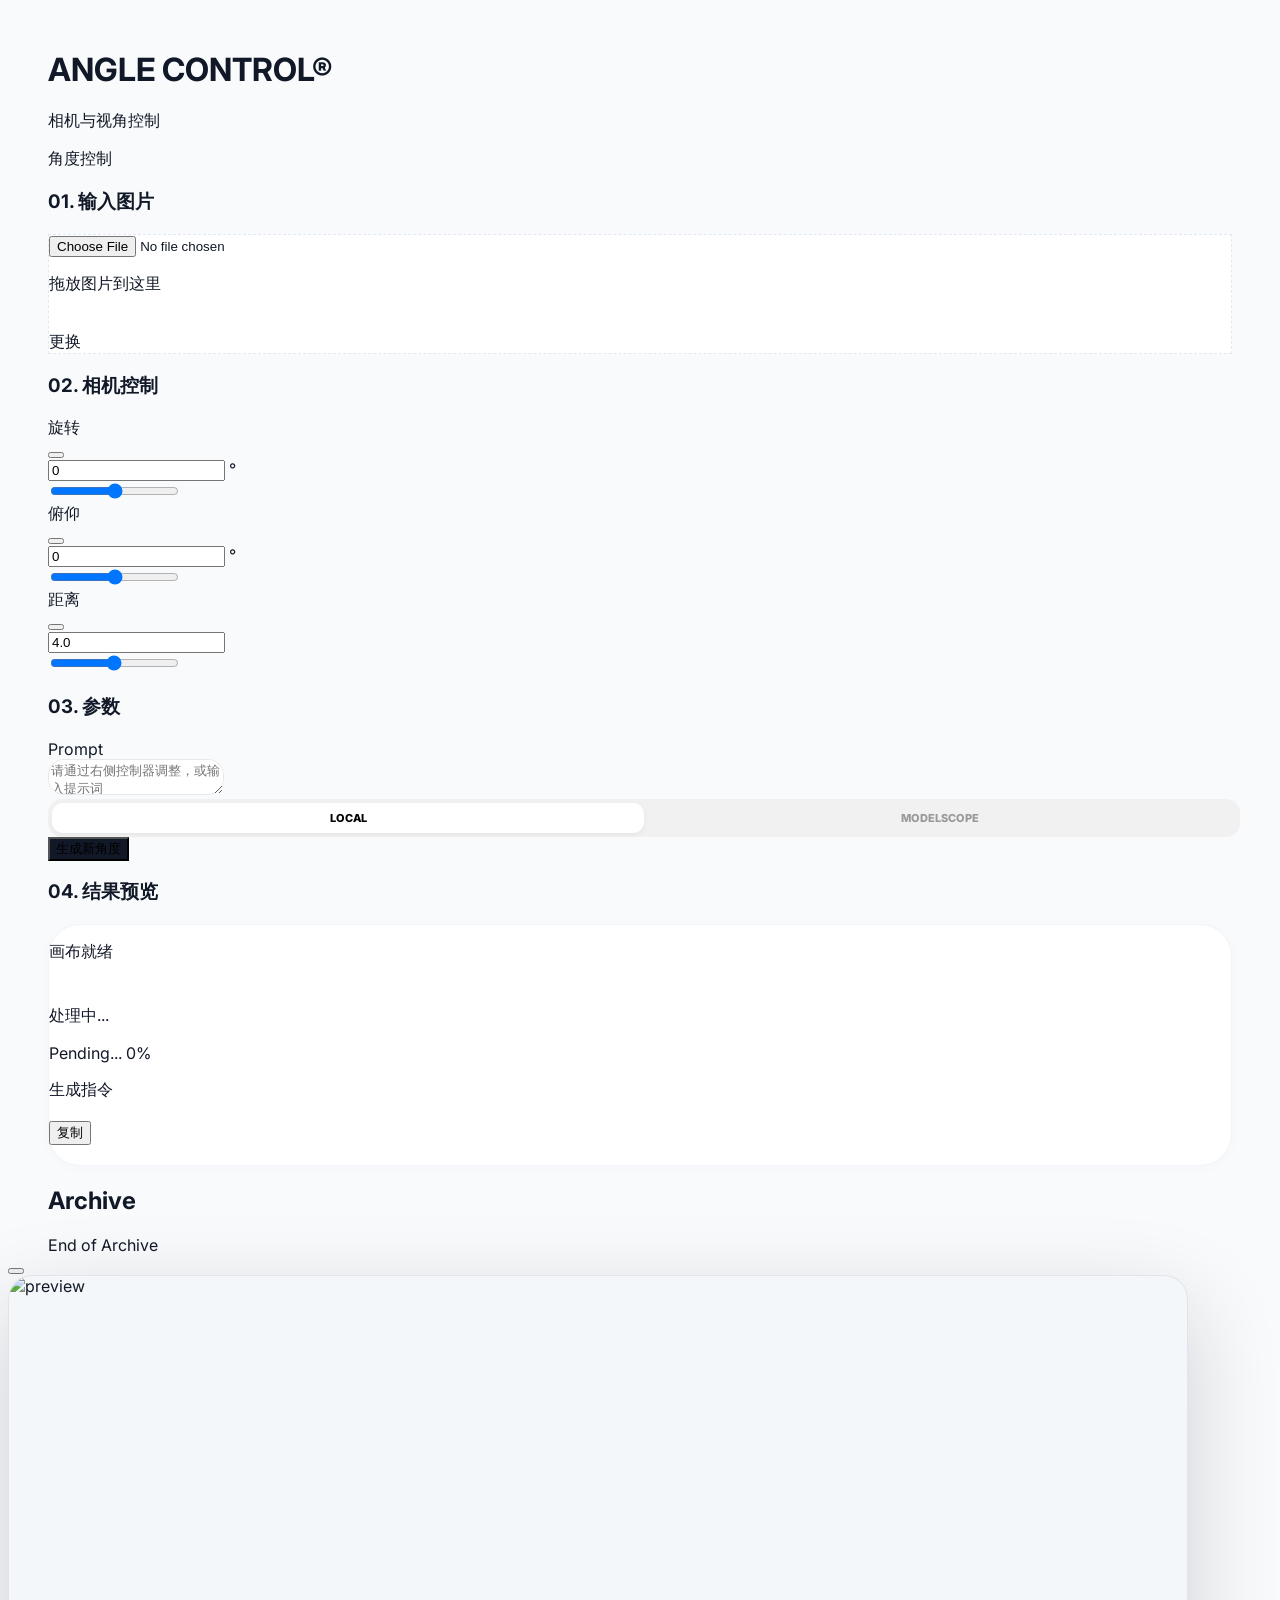
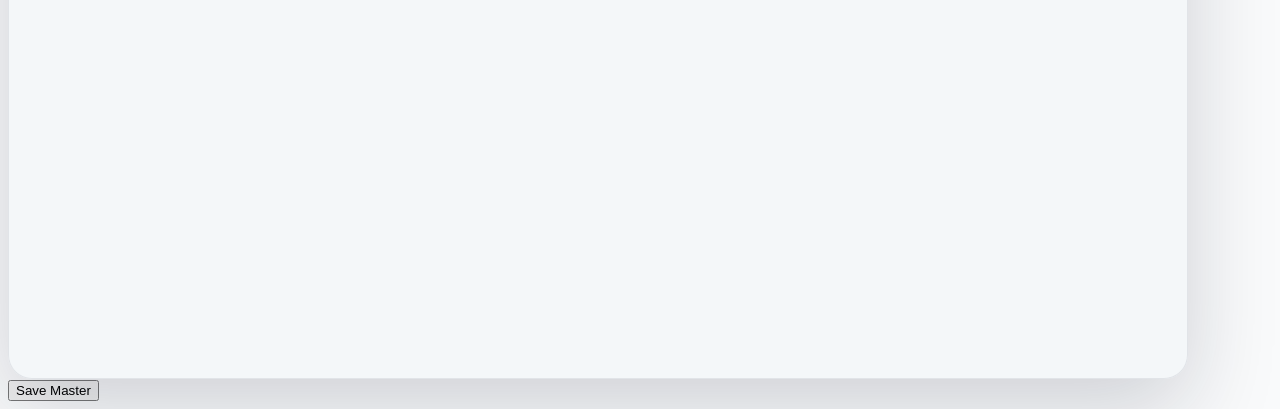
==== static/angle.html @ 957525f8 "Add files via upload" ====
<!DOCTYPE html>
<html lang="zh-CN">

<head>
    <meta charset="UTF-8">
    <meta name="viewport" content="width=device-width, initial-scale=1.0">
    <link rel="icon" href="/static/logo.png" type="image/png">
    <title>Angle Control | 视角重塑</title>
    <script>
        (function(){
            try {
                var theme = localStorage.getItem('studio_theme') || localStorage.getItem('canvas_theme') || 'light';
                if(theme === 'dark') {
                    document.documentElement.classList.add('studio-theme-dark');
                    document.documentElement.classList.add('theme-dark');
                }
            } catch(e) {}
        })();
    </script>
    <script src="https://cdn.tailwindcss.com"></script>
    <script src="https://unpkg.com/lucide@latest"></script>
    <script src="/static/theme.js?v=20260516-theme-sync"></script>
    <script src="/static/i18n.js?v=20260512-pages2"></script>
    <script src="/static/image-preview.js?v=20260516"></script>
    <script src="/static/history-bulk-manager.js?v=20260517"></script>
    <script type="importmap">
        {
            "imports": {
                "three": "https://unpkg.com/three@0.160.0/build/three.module.js"
            }
        }
    </script>
    <style>
        @import url('https://fonts.googleapis.com/css2?family=Inter:wght@300;400;600;800&family=JetBrains+Mono:wght@400;700&display=swap');

        :root {
            --accent: #111827;
            --bg: #f9fafb;
            --card: #ffffff;
            --easing: cubic-bezier(0.4, 0, 0.2, 1);
        }

        /* --- 极简悬浮浅灰滚动条 (无底色/左移) --- */
        *::-webkit-scrollbar {
            width: 10px !important;
            height: 10px !important;
            background: transparent !important;
        }

        *::-webkit-scrollbar-track {
            background: transparent !important;
            border: none !important;
        }

        *::-webkit-scrollbar-thumb {
            background-color: #d8d8d8 !important;
            border: 3px solid transparent !important;
            border-right-width: 5px !important;
            /* 增加右侧间距，使滚动条向左位移 */
            background-clip: padding-box !important;
            border-radius: 10px !important;
        }

        *::-webkit-scrollbar-thumb:hover {
            background-color: #c0c0c0 !important;
        }

        *::-webkit-scrollbar-corner {
            background: transparent !important;
        }

        * {
            scrollbar-width: thin !important;
            scrollbar-color: #d8d8d8 transparent !important;
        }

        body {
            background-color: var(--bg);
            font-family: 'Inter', -apple-system, sans-serif;
            color: var(--accent);
            -webkit-font-smoothing: antialiased;
        }

        .container-box {
            max-width: 1280px;
            margin: 0 auto;
            padding: 0 40px;
            margin-top: 50px;
        }

        /* 统一组件风格 */
        .glass-btn {
            background: #111827;
            transition: all 0.3s var(--easing);
        }

        .glass-btn:hover {
            background: #000;
            transform: translateY(-1px);
            box-shadow: 0 12px 24px rgba(0, 0, 0, 0.1);
        }

        .glass-btn:active {
            transform: scale(0.98);
        }

        .upload-item {
            background: var(--card);
            border: 1px dashed #e2e8f0;
            transition: all 0.4s var(--easing);
        }

        .upload-item:hover {
            border-color: #000;
            background: #fff;
            transform: translateY(-2px);
        }

        .result-frame {
            background: #ffffff;
            border-radius: 32px;
            border: 1px solid #f1f5f9;
            box-shadow: 0 2px 15px rgba(0, 0, 0, 0.02);
        }

        .masonry-grid {
            display: grid;
            grid-template-columns: repeat(2, 1fr);
            gap: 1.25rem;
        }

        @media (min-width: 768px) {
            .masonry-grid {
                grid-template-columns: repeat(4, 1fr);
            }
        }

        .masonry-item {
            aspect-ratio: 1 / 1;
            background: #fff;
            border: 1px solid #f1f5f9;
            border-radius: 24px;
            overflow: hidden;
            transition: all 0.5s var(--easing);
            position: relative;
        }

        .masonry-item:hover {
            transform: translateY(-6px);
            box-shadow: 0 20px 40px rgba(0, 0, 0, 0.08);
        }

        .nano-input {
            background: #ffffff;
            border-radius: 16px;
            transition: all 0.3s ease;
            border: 1px solid #e5e7eb;
        }

        .nano-input:focus {
            background: #ffffff;
            box-shadow: 0 0 0 2px #000;
            border-color: transparent;
        }

        @keyframes b-loading {
            0% {
                transform: scale(1);
                background: #000;
            }

            50% {
                transform: scale(1.15);
                background: #444;
            }

            100% {
                transform: scale(1);
                background: #000;
            }
        }

        .loading-box {
            width: 10px;
            height: 10px;
            animation: b-loading 1s infinite var(--easing);
        }

        /* 复合切换组件样式 - 来自 zimage */
        .mode-switcher {
            position: relative;
            background: #f1f1f1;
            padding: 4px;
            border-radius: 14px;
            display: flex;
            width: 100%;
        }

        .mode-btn {
            position: relative;
            z-index: 10;
            flex: 1;
            padding: 8px 0;
            text-align: center;
            font-size: 11px;
            font-weight: 800;
            text-transform: uppercase;
            color: #999;
            transition: color 0.3s ease;
            cursor: pointer;
        }

        .mode-btn.active {
            color: #000;
        }

        .mode-glider {
            position: absolute;
            height: calc(100% - 8px);
            width: calc(50% - 4px);
            background: #fff;
            border-radius: 11px;
            box-shadow: 0 2px 5px rgba(0, 0, 0, 0.05);
            transition: transform 0.3s var(--easing);
            z-index: 1;
        }
    </style>
    <link rel="stylesheet" href="/static/theme.css?v=20260510-studio-pages-blue-dark10">
</head>

<body class="selection:bg-black selection:text-white">

    <div class="container-box">
        <header class="flex flex-col md:flex-row justify-between items-end mb-16 gap-6">
            <div class="space-y-1">
                <h1 class="text-4xl font-extrabold tracking-[-0.05em] flex items-center">
                    ANGLE CONTROL<span class="text-base mt-3 ml-1">®</span>
                </h1>
                <p class="text-[10px] font-bold uppercase tracking-[0.5em] text-gray-400" data-i18n="studio.cameraPerspective">Camera & Perspective Control
                </p>
            </div>
            <nav class="flex gap-8 text-[11px] font-bold uppercase tracking-widest text-gray-500">
                <span class="text-black border-b-2 border-black pb-1" data-i18n="nav.angle">Angle</span>
            </nav>
        </header>

        <main class="space-y-12">
            <!-- Row 1: Upload and 3D Control -->
            <div class="grid grid-cols-1 md:grid-cols-2 gap-10 items-start">
                <section class="group w-full">
                    <h3 class="text-[9px] font-black uppercase tracking-[0.3em] mb-5 text-gray-400">01. <span data-i18n="studio.inputSource">Input Source</span>
                    </h3>
                    <div id="dropzone"
                        class="upload-item relative overflow-hidden rounded-2xl aspect-[4/3] flex flex-col items-center justify-center cursor-pointer">
                        <input type="file" id="fileInput" class="hidden" accept="image/*">

                        <div id="uploadContent" class="text-center space-y-4">
                            <div
                                class="w-14 h-14 rounded-full border border-gray-200 bg-white flex items-center justify-center mx-auto group-hover:bg-black group-hover:text-white group-hover:border-black transition-all duration-500">
                                <i data-lucide="arrow-up" class="w-5 h-5"></i>
                            </div>
                            <p class="text-[11px] font-bold uppercase tracking-tight" data-i18n="studio.dropImage">Drop image here</p>
                        </div>

                        <img id="previewImg" class="hidden absolute inset-0 w-full h-full object-cover">

                        <div id="changeOverlay"
                            class="hidden absolute inset-0 bg-black/10 backdrop-blur-sm items-center justify-center opacity-0 hover:opacity-100 transition-opacity">
                            <span
                                class="bg-white px-5 py-2 rounded-full text-[10px] font-bold uppercase tracking-widest shadow-2xl" data-i18n="studio.change">Change</span>
                        </div>
                    </div>
                </section>

                <section id="cameraControl" class="space-y-6 w-full">
                    <h3 class="text-[9px] font-black uppercase tracking-[0.3em] text-gray-400">02. <span data-i18n="studio.cameraControl">Camera Control</span></h3>
                    <div
                        class="w-full aspect-[4/3] flex flex-col md:flex-row bg-white rounded-2xl border border-gray-100 shadow-sm overflow-hidden">
                        <!-- 3D View -->
                        <div id="threeContainer" class="relative flex-1 bg-[#222] h-full min-h-0"></div>

                        <!-- Controls -->
                        <div
                            class="w-full md:w-64 flex-shrink-0 p-5 flex flex-col justify-center gap-4 border-l border-gray-100 bg-white overflow-y-auto">
                            <!-- Horizontal -->
                            <div class="space-y-3">
                                <div
                                    class="flex justify-between items-center text-[10px] font-bold uppercase tracking-wider text-gray-500">
                                    <div class="flex items-center gap-2">
                                        <i data-lucide="move-horizontal" class="w-3 h-3"></i>
                                        <span data-i18n="studio.rotation">Rotation</span>
                                    </div>
                                    <div class="flex items-center gap-1.5">
                                        <button onclick="resetControl('h')"
                                            class="text-gray-300 hover:text-black transition-colors p-1" title="Reset">
                                            <i data-lucide="rotate-ccw" class="w-3 h-3"></i>
                                        </button>
                                        <div class="flex items-center bg-gray-100 rounded-md px-2">
                                            <input type="number" id="val-horizontal" value="0"
                                                class="w-10 bg-transparent py-1 text-black text-center outline-none border-none p-0 text-[10px] font-bold [appearance:textfield] [&::-webkit-outer-spin-button]:appearance-none [&::-webkit-inner-spin-button]:appearance-none"
                                                oninput="syncInput('h')">
                                            <span class="text-gray-400 select-none text-[10px]">°</span>
                                        </div>
                                    </div>
                                </div>
                                <input type="range" id="rotate-h" min="-90" max="90" value="0"
                                    class="w-full h-1.5 bg-gray-200 rounded-lg appearance-none cursor-pointer accent-black">
                            </div>

                            <!-- Vertical -->
                            <div class="space-y-3">
                                <div
                                    class="flex justify-between items-center text-[10px] font-bold uppercase tracking-wider text-gray-500">
                                    <div class="flex items-center gap-2">
                                        <i data-lucide="move-vertical" class="w-3 h-3"></i>
                                        <span data-i18n="studio.pitch">Pitch</span>
                                    </div>
                                    <div class="flex items-center gap-1.5">
                                        <button onclick="resetControl('v')"
                                            class="text-gray-300 hover:text-black transition-colors p-1" title="Reset">
                                            <i data-lucide="rotate-ccw" class="w-3 h-3"></i>
                                        </button>
                                        <div class="flex items-center bg-gray-100 rounded-md px-2">
                                            <input type="number" id="val-vertical" value="0"
                                                class="w-10 bg-transparent py-1 text-black text-center outline-none border-none p-0 text-[10px] font-bold [appearance:textfield] [&::-webkit-outer-spin-button]:appearance-none [&::-webkit-inner-spin-button]:appearance-none"
                                                oninput="syncInput('v')">
                                            <span class="text-gray-400 select-none text-[10px]">°</span>
                                        </div>
                                    </div>
                                </div>
                                <input type="range" id="rotate-v" min="-90" max="90" value="0"
                                    class="w-full h-1.5 bg-gray-200 rounded-lg appearance-none cursor-pointer accent-black">
                            </div>

                            <!-- Distance -->
                            <div class="space-y-3">
                                <div
                                    class="flex justify-between items-center text-[10px] font-bold uppercase tracking-wider text-gray-500">
                                    <div class="flex items-center gap-2">
                                        <i data-lucide="zoom-in" class="w-3 h-3"></i>
                                        <span data-i18n="studio.distance">Distance</span>
                                    </div>
                                    <div class="flex items-center gap-1.5">
                                        <button onclick="resetControl('d')"
                                            class="text-gray-300 hover:text-black transition-colors p-1" title="Reset">
                                            <i data-lucide="rotate-ccw" class="w-3 h-3"></i>
                                        </button>
                                        <div class="flex items-center bg-gray-100 rounded-md px-2">
                                            <input type="number" id="val-distance" value="4.0" step="0.1"
                                                class="w-10 bg-transparent py-1 text-black text-center outline-none border-none p-0 text-[10px] font-bold [appearance:textfield] [&::-webkit-outer-spin-button]:appearance-none [&::-webkit-inner-spin-button]:appearance-none"
                                                oninput="syncInput('d')">
                                        </div>
                                    </div>
                                </div>
                                <input type="range" id="distance" min="0.1" max="8" value="4" step="0.1"
                                    class="w-full h-1.5 bg-gray-200 rounded-lg appearance-none cursor-pointer accent-black">
                            </div>
                        </div>
                    </div>
                </section>
            </div>

            <!-- Row 2: Parameters & Result -->
            <div class="grid grid-cols-1 md:grid-cols-2 gap-10 items-stretch">
                <section class="flex flex-col space-y-6">
                    <h3 class="text-[9px] font-black uppercase tracking-[0.3em] text-gray-400">03. <span data-i18n="studio.parameters">Parameters</span></h3>

                    <div class="space-y-3 flex-1 flex flex-col">
                        <div class="flex items-center gap-2 text-gray-800 ml-1">
                            <i data-lucide="text-quote" class="w-3 h-3"></i>
                            <span class="text-[10px] font-bold uppercase tracking-widest">Prompt</span>
                        </div>
                        <textarea id="promptInput"
                            class="nano-input w-full flex-1 p-5 text-sm outline-none resize-none placeholder-gray-300"
                            placeholder="请通过右侧控制器调整，或输入提示词"></textarea>
                    </div>

                    <!-- Engine Switcher -->
                    <div class="mode-switcher">
                        <div id="modeLocal" class="mode-btn active flex items-center justify-center gap-1.5"
                            onclick="switchEngine('local')">
                            <i data-lucide="monitor" class="w-3 h-3"></i>
                            <span>Local</span>
                        </div>
                        <div id="modeCloud" class="mode-btn flex items-center justify-center gap-1.5"
                            onclick="switchEngine('cloud')">
                            <i data-lucide="cloud" class="w-3 h-3"></i>
                            <span>ModelScope</span>
                        </div>
                        <div id="glider" class="mode-glider"></div>
                    </div>

                    <button id="genBtn" onclick="handleGenerate()"
                        class="glass-btn w-full py-5 text-white rounded-xl font-bold text-[11px] uppercase tracking-[0.4em] flex items-center justify-center gap-3 shadow-xl shadow-black/10 disabled:opacity-50 disabled:cursor-not-allowed">
                        <i data-lucide="zap" id="btnIcon" class="w-4 h-4 text-yellow-400"></i>
                        <span id="btnText" data-i18n="studio.generateAngle">Generate New Angle</span>
                    </button>
                </section>

                <section class="space-y-6 flex flex-col">
                    <h3 class="text-[9px] font-black uppercase tracking-[0.3em] text-gray-400">04. <span data-i18n="studio.resultPreview">Result Preview</span></h3>
                    <div id="resultBox"
                        class="result-frame relative aspect-[4/3] w-full flex items-center justify-center overflow-hidden group">
                        <div id="emptyState" class="text-center space-y-4 opacity-20">
                            <i data-lucide="camera" class="w-12 h-12 mx-auto stroke-[1px]"></i>
                            <p class="text-[10px] font-black tracking-[0.5em] uppercase" data-i18n="studio.canvasReady">Canvas Ready</p>
                        </div>

                        <div id="loadingState" class="hidden flex flex-col items-center gap-5 w-full max-w-[80%]">
                            <div class="loading-box"></div>
                            <p class="text-[10px] font-bold uppercase tracking-[0.4em] animate-pulse" data-i18n="studio.processing">Processing...</p>
                            <!-- Progress Bar -->
                            <div id="cloud-progress-container" class="hidden w-full mt-4">
                                <div class="flex justify-between text-[9px] font-bold text-gray-400 mb-1 uppercase tracking-widest">
                                    <span id="cloud-status-text">Pending...</span>
                                    <span id="cloud-percent">0%</span>
                                </div>
                                <div class="w-full bg-gray-100 rounded-full h-1.5 overflow-hidden">
                                    <div id="cloud-progress-bar" class="bg-black h-full rounded-full transition-all duration-300" style="width: 0%"></div>
                                </div>
                            </div>
                        </div>

                        <div id="textResult"
                            class="hidden w-full h-full p-12 flex flex-col items-center justify-center text-center space-y-8">
                            <i data-lucide="terminal" class="w-12 h-12 text-gray-300 mx-auto"></i>
                            <div class="space-y-4 max-w-md">
                                <p class="text-[10px] font-bold uppercase tracking-[0.5em] text-gray-400" data-i18n="studio.generatedCommand">Generated
                                    Command
                                </p>
                                <h2 id="generatedText" class="text-2xl font-bold leading-relaxed text-gray-900"></h2>
                            </div>
                            <button onclick="copyText()"
                                class="px-8 py-3 bg-gray-100 hover:bg-black hover:text-white rounded-full text-[10px] font-bold uppercase tracking-widest transition-all flex items-center gap-2">
                                <i data-lucide="copy" class="w-3 h-3"></i><span data-i18n="studio.copy">Copy</span>
                            </button>
                        </div>

                        <img id="outputImg"
                            class="hidden w-full h-full object-contain p-8 cursor-zoom-in transition-all duration-700 hover:scale-[1.02]"
                            onclick="zoomImage()">

                        <a id="downloadBtn" href="#" download
                            class="hidden absolute bottom-8 right-8 w-14 h-14 bg-white shadow-2xl rounded-2xl flex items-center justify-center hover:bg-black hover:text-white transition-all duration-500 border border-gray-100">
                            <i data-lucide="download" class="w-5 h-5"></i>
                        </a>
                    </div>
                </section>
            </div>
        </main>

        <section class="mt-32">
            <div class="flex items-center gap-6 mb-10">
                <h2 class="text-[11px] font-black uppercase tracking-[0.5em]">Archive</h2>
                <div class="h-px flex-1 bg-black/5"></div>
            </div>
            <div id="masonry" class="masonry-grid"></div>
            <div id="loadMoreTrigger"
                class="py-16 text-center opacity-20 text-[10px] font-bold uppercase tracking-widest">
                End of Archive
            </div>
        </section>
    </div>

    <div id="lightbox" onclick="handleOutsideClick(event)"
        class="hidden fixed inset-0 z-50 bg-white/95 backdrop-blur-3xl flex items-center justify-center p-8">
        <button onclick="closeLightbox()"
            class="absolute top-10 right-10 p-2 hover:rotate-90 transition-transform duration-500">
            <i data-lucide="x" class="w-8 h-8"></i>
        </button>

        <div class="w-full h-full flex flex-col items-center justify-center" style="max-width:min(1280px, 92vw)">
            <div id="lightboxFrame" class="studio-preview-frame hidden">
                <img id="lightboxImg" src="" class="studio-preview-img" alt="preview">
                <div id="lightboxRes" data-no-pan
                    class="absolute top-4 left-4 bg-black/30 backdrop-blur-md border border-white/20 text-white px-3 py-1.5 rounded-full text-[10px] font-medium tracking-wider opacity-0 transition-opacity duration-300 pointer-events-none z-10">
                </div>
            </div>
            <div class="mt-8">
                <button onclick="downloadLightboxImage()"
                    class="px-10 py-4 bg-black text-white rounded-full text-[10px] font-black uppercase tracking-widest flex items-center gap-3 shadow-xl">
                    <i data-lucide="save" class="w-4 h-4"></i> Save Master
                </button>
            </div>
        </div>
    </div>

    <script type="module">
        import * as THREE from 'three';

        // Initialize WebSocket Listener for Cloud Progress
        window.addEventListener('message', function(event) {
            const data = event.data;
            if (data && data.type === 'cloud_status') {
                updateCloudProgress(data);
            }
        });

        function updateCloudProgress(data) {
            const container = document.getElementById('cloud-progress-container');
            const statusText = document.getElementById('cloud-status-text');
            const progressBar = document.getElementById('cloud-progress-bar');
            const percentText = document.getElementById('cloud-percent');

            if (!container || !statusText || !progressBar) return;

            // Show container if hidden
            if (container.classList.contains('hidden')) {
                container.classList.remove('hidden');
            }

            // Update UI
            if (data.status) {
                // Simplify status text (remove internal details if needed)
                let displayStatus = data.status;
                if (displayStatus.includes("PENDING")) displayStatus = "Queueing...";
                if (displayStatus.includes("RUNNING")) displayStatus = "Generating...";
                statusText.innerText = displayStatus;
            }

            if (typeof data.progress !== 'undefined' && typeof data.total !== 'undefined') {
                const percent = Math.min(100, Math.round((data.progress / data.total) * 100));
                progressBar.style.width = `${percent}%`;
                percentText.innerText = `${percent}%`;
            }
        }

        const container = document.getElementById('threeContainer');
        const scene = new THREE.Scene();
        scene.background = new THREE.Color(0x222222);

        // Camera setup
        const camera = new THREE.PerspectiveCamera(75, 1, 0.1, 1000);

        // Renderer setup
        const renderer = new THREE.WebGLRenderer({ antialias: true, alpha: true });
        renderer.setSize(container.clientWidth, container.clientHeight);
        renderer.setPixelRatio(window.devicePixelRatio);
        container.appendChild(renderer.domElement);

        // Objects
        const geometry = new THREE.PlaneGeometry(3, 3);
        const material = new THREE.MeshStandardMaterial({
            color: 0x444444,
            side: THREE.DoubleSide
        });
        const cube = new THREE.Mesh(geometry, material);
        scene.add(cube);

        const gridHelper = new THREE.GridHelper(20, 20, 0x444444, 0x333333);
        scene.add(gridHelper);

        // Lighting
        const ambientLight = new THREE.AmbientLight(0xffffff, 0.6);
        scene.add(ambientLight);
        const pointLight = new THREE.DirectionalLight(0xffffff, 1);
        pointLight.position.set(5, 10, 7);
        scene.add(pointLight);

        // Camera Logic
        const sliderH = document.getElementById('rotate-h');
        const sliderV = document.getElementById('rotate-v');
        const sliderD = document.getElementById('distance');
        const valH = document.getElementById('val-horizontal');
        const valV = document.getElementById('val-vertical');
        const valD = document.getElementById('val-distance');

        window.updateCamera = function () {
            const lon = parseFloat(sliderH.value);
            const lat = parseFloat(sliderV.value);
            const dist = parseFloat(sliderD.value);

            // Sync inputs (avoid overwriting if active)
            if (document.activeElement !== valH) valH.value = lon;
            if (document.activeElement !== valV) valV.value = lat;
            if (document.activeElement !== valD) valD.value = dist.toFixed(1);

            const phi = THREE.MathUtils.degToRad(90 - lat);
            const theta = THREE.MathUtils.degToRad(lon);

            camera.position.x = dist * Math.sin(phi) * Math.sin(theta);
            camera.position.y = dist * Math.cos(phi);
            camera.position.z = dist * Math.sin(phi) * Math.cos(theta);
            camera.lookAt(0, 0, 0);

            // Real-time update prompt
            updatePromptWithAngle(lon, lat, dist);
        }

        window.syncInput = (type) => {
            if (type === 'h') {
                let v = parseFloat(valH.value);
                if (!isNaN(v)) sliderH.value = v;
            } else if (type === 'v') {
                let v = parseFloat(valV.value);
                if (!isNaN(v)) sliderV.value = v;
            } else if (type === 'd') {
                let v = parseFloat(valD.value);
                if (!isNaN(v)) sliderD.value = v;
            }
            window.updateCamera();
        };

        window.resetControl = (type) => {
            if (type === 'h') {
                sliderH.value = 0;
                valH.value = 0;
            } else if (type === 'v') {
                sliderV.value = 0;
                valV.value = 0;
            } else if (type === 'd') {
                sliderD.value = 4;
                valD.value = 4;
            }
            window.updateCamera();
        };

        function updatePromptWithAngle(h, v, d) {
            let parts = [];
            if (h !== 0) {
                const dir = h > 0 ? "向右" : "向左";
                parts.push(`${dir}旋转${Math.abs(h)}度`);
            }
            if (v !== 0) {
                const dir = v > 0 ? "俯视" : "仰视";
                parts.push(`${dir}${Math.abs(v)}度`);
            }

            // Distance logic
            let lensText = "";
            if (d > 4) {
                lensText = "使用广角镜头";
            } else if (d < 4) {
                lensText = "使用特写镜头";
            }

            // Removed "保持原位" default text to show placeholder

            let resultText = "";
            if (parts.length > 0) {
                resultText = `将相机${parts.join("，")}`;
            }

            if (lensText) {
                resultText += (resultText ? "，" : "将相机") + lensText;
            }

            const promptInput = document.getElementById('promptInput');
            let currentText = promptInput.value;

            // Regex to find existing angle command (including lens info)
            const regex = /将相机.*?(?=(\n|$))/g;

            if (regex.test(currentText)) {
                // Replace existing
                promptInput.value = currentText.replace(regex, resultText);
            } else {
                // Append if not exists and resultText is not empty
                if (resultText) {
                    if (currentText.trim()) {
                        promptInput.value = currentText.trim() + '\n' + resultText;
                    } else {
                        promptInput.value = resultText;
                    }
                }
            }
        }

        sliderH.addEventListener('input', window.updateCamera);
        sliderV.addEventListener('input', window.updateCamera);
        sliderD.addEventListener('input', window.updateCamera);
        window.updateCamera();

        // Animation Loop
        function animate() {
            requestAnimationFrame(animate);
            renderer.render(scene, camera);
        }
        animate();

        // Handle Resize
        const resizeObserver = new ResizeObserver(() => {
            const w = container.clientWidth;
            const h = container.clientHeight;
            camera.aspect = w / h;
            camera.updateProjectionMatrix();
            renderer.setSize(w, h);
        });
        resizeObserver.observe(container);

        // Expose function to update texture
        window.update3DTexture = (url) => {
            new THREE.TextureLoader().load(url, (texture) => {
                texture.colorSpace = THREE.SRGBColorSpace;

                // Adjust plane aspect ratio to match image
                const imageAspect = texture.image.width / texture.image.height;
                cube.scale.set(1, 1 / imageAspect, 1);
                if (imageAspect > 1) {
                    cube.scale.set(1, 1 / imageAspect, 1);
                    // Reset base scale to 3
                    cube.geometry.dispose();
                    cube.geometry = new THREE.PlaneGeometry(3, 3 / imageAspect);
                    cube.scale.set(1, 1, 1);
                } else {
                    cube.geometry.dispose();
                    cube.geometry = new THREE.PlaneGeometry(3 * imageAspect, 3);
                    cube.scale.set(1, 1, 1);
                }

                cube.material = new THREE.MeshBasicMaterial({
                    map: texture,
                    side: THREE.DoubleSide
                });
                cube.material.needsUpdate = true;

                // Show control panel (already visible, but keep logic safe)
                document.getElementById('cameraControl').classList.remove('hidden');

                // Force resize check after texture load
                setTimeout(() => {
                    const w = container.clientWidth;
                    const h = container.clientHeight;
                    camera.aspect = w / h;
                    camera.updateProjectionMatrix();
                    renderer.setSize(w, h);
                }, 100);
            });
        };
    </script>

    <script>
        lucide.createIcons();
        function tr(key){ return window.StudioI18n ? StudioI18n.t(key) : key; }
        function applyLanguage(lang){
            if(lang && window.StudioI18n) StudioI18n.set(lang);
            document.title = tr('nav.angle');
            const btnText = document.getElementById('btnText');
            if(btnText && !document.getElementById('genBtn')?.disabled) btnText.textContent = tr('studio.generateAngle');
        }
        window.addEventListener('message', event => {
            if(event.data?.type === 'studio-lang') applyLanguage(event.data.lang);
        });
        window.addEventListener('studio-lang-change', () => { document.title = tr('nav.angle'); });
        
        // --- Engine Switcher Logic (UI Only) ---
        let currentEngine = 'local';
        const ENGINE_MODE_KEY = 'angle_engine_mode';

        window.switchEngine = function(mode) {
            currentEngine = mode;
            localStorage.setItem(ENGINE_MODE_KEY, mode);

            const glider = document.getElementById('glider');
            const localBtn = document.getElementById('modeLocal');
            const cloudBtn = document.getElementById('modeCloud');

            if (mode === 'local') {
                glider.style.transform = 'translateX(0)';
                localBtn.classList.add('active');
                cloudBtn.classList.remove('active');
            } else {
                glider.style.transform = 'translateX(100%)';
                cloudBtn.classList.add('active');
                localBtn.classList.remove('active');
            }
        };

        function generateUUID() {
            if (typeof crypto !== 'undefined' && crypto.randomUUID) {
                try { return crypto.randomUUID(); } catch (e) { }
            }
            return 'xxxxxxxx-xxxx-4xxx-yxxx-xxxxxxxxxxxx'.replace(/[xy]/g, function (c) {
                var r = Math.random() * 16 | 0, v = c == 'x' ? r : (r & 0x3 | 0x8);
                return v.toString(16);
            });
        }
        const CLIENT_ID = localStorage.getItem("client_id") || generateUUID();
        localStorage.setItem("client_id", CLIENT_ID);

        let uploadedPath = "";
        let uploadedFile = null; // Store raw file for cloud upload
        let currentResult = null;
        let allHistory = [];
        let currentIndex = 0;
        const PAGE_SIZE = 30;

        const dropzone = document.getElementById('dropzone');
        const fileInput = document.getElementById('fileInput');
        const previewImg = document.getElementById('previewImg');
        const promptInput = document.getElementById('promptInput');

        dropzone.onclick = () => fileInput.click();
        fileInput.onchange = (e) => handleFile(e.target.files[0]);

        // Drag and Drop
        dropzone.addEventListener('dragover', (e) => {
            e.preventDefault();
            dropzone.classList.add('border-black', 'bg-gray-50');
        });
        dropzone.addEventListener('dragleave', () => {
            dropzone.classList.remove('border-black', 'bg-gray-50');
        });
        dropzone.addEventListener('drop', (e) => {
            e.preventDefault();
            dropzone.classList.remove('border-black', 'bg-gray-50');
            if (e.dataTransfer.files && e.dataTransfer.files[0]) {
                handleFile(e.dataTransfer.files[0]);
            }
        });

        // Paste support
        let isHovering = false;
        dropzone.addEventListener('mouseenter', () => isHovering = true);
        dropzone.addEventListener('mouseleave', () => isHovering = false);
        window.addEventListener('paste', (e) => {
            if (!isHovering) return;
            const items = (e.clipboardData || e.originalEvent.clipboardData).items;
            for (let item of items) {
                if (item.kind === 'file' && item.type.startsWith('image/')) {
                    const file = item.getAsFile();
                    handleFile(file);
                    break;
                }
            }
        });

        async function handleFile(file) {
            if (!file) return;
            uploadedFile = file; // Store for cloud usage
            const btn = document.getElementById('genBtn');
            const btnText = document.getElementById('btnText');

            btn.disabled = true;
            btnText.innerText = tr('studio.uploading');

            const reader = new FileReader();
            reader.onload = (e) => {
                previewImg.src = e.target.result;
                previewImg.classList.remove('hidden');
                document.getElementById('uploadContent').classList.add('opacity-0');
                document.getElementById('changeOverlay').classList.replace('hidden', 'flex');

                // Automatically apply to 3D scene
                if (window.update3DTexture) {
                    window.update3DTexture(e.target.result);
                }
            };
            reader.readAsDataURL(file);

            const formData = new FormData();
            formData.append('files', file);
            try {
                const res = await fetch('/api/upload', { method: 'POST', body: formData });
                const data = await res.json();
                uploadedPath = data.files[0].comfy_name;
                btn.disabled = false;
                btnText.innerText = tr('studio.generateAngle');
            } catch (err) {
                console.error("Upload error");
                btnText.innerText = tr('studio.uploadFailed');
                btn.disabled = false;
            }
        }

        function applyAngleToPrompt() {
            const h = parseInt(document.getElementById('rotate-h').value);
            const v = parseInt(document.getElementById('rotate-v').value);

            let parts = [];
            if (h !== 0) {
                const dir = h > 0 ? "向右" : "向左";
                parts.push(`${dir}旋转${Math.abs(h)}度`);
            }
            if (v !== 0) {
                const dir = v > 0 ? "俯视" : "仰视";
                parts.push(`${dir}${Math.abs(v)}度`);
            }

            if (parts.length === 0) {
                parts.push("保持原位");
            }

            const resultText = `将相机${parts.join("，")}`;

            const promptInput = document.getElementById('promptInput');
            // Check if there is existing content, if so append new line
            if (promptInput.value.trim()) {
                promptInput.value += '\n' + resultText;
            } else {
                promptInput.value = resultText;
            }

            // Visual feedback
            promptInput.style.transition = "0.2s";
            promptInput.style.borderColor = "#000";
            promptInput.style.boxShadow = "0 0 0 2px rgba(0,0,0,0.1)";
            setTimeout(() => {
                promptInput.style.borderColor = "";
                promptInput.style.boxShadow = "";
            }, 500);
        }

        async function runCloudTask() {
            if (!uploadedFile) throw new Error("Please upload an image first");

            // Get token from centralized management (Personal -> Global)
            let token = localStorage.getItem('modelscope_api_token');
            
            if (!token) {
                try {
                    const res = await fetch('/api/config/token');
                    if (res.ok) {
                        const data = await res.json();
                        if (data.token) token = data.token;
                    }
                } catch (e) {
                    console.warn("Failed to fetch global token", e);
                }
            }

            if (!token) {
                if (window.parent && typeof window.parent.openTokenModal === 'function') {
                    window.parent.openTokenModal();
                    // Allow the error to propagate so user sees the message
                    // const err = new Error("请先点击右上角设置 ModelScope Token");
                    // err.silent = true;
                    // throw err;
                }
                throw new Error("请先点击右上角设置 ModelScope Token");
            }

            // Convert image to Base64
            const toBase64 = file => new Promise((resolve, reject) => {
                const reader = new FileReader();
                reader.readAsDataURL(file);
                reader.onload = () => resolve(reader.result);
                reader.onerror = error => reject(error);
            });

            const dataUri = await toBase64(uploadedFile);
            console.log("DataURI generated, length:", dataUri.length);

            // Submit task via dedicated Angle endpoint
            // Get Client ID from parent if available
            let clientId = null;
            try {
                if (window.parent && window.parent.CID) {
                    clientId = window.parent.CID;
                }
            } catch (e) { console.warn("Cannot access parent CID", e); }

            const payload = {
                "prompt": promptInput.value,
                "api_key": token,
                "type": "angle",
                "model": "Qwen/Qwen-Image-Edit-2511",
                "image_urls": [dataUri],
                "client_id": clientId
            };

            // Reset Progress Bar
            document.getElementById('cloud-progress-container').classList.add('hidden');
            document.getElementById('cloud-progress-bar').style.width = '0%';
            document.getElementById('cloud-percent').innerText = '0%';

            let response;
            try {
                 response = await fetch('/api/angle/generate', {
                    method: 'POST',
                    headers: { 'Content-Type': 'application/json' },
                    body: JSON.stringify(payload)
                });
            } catch (netErr) {
                 throw new Error(`Network Error: ${netErr.message}`);
            }

            // Handle Timeout / Continue Loop
            while (response.ok) {
                 const data = await response.json();
                 
                 // If success with URL
                 if (data.url) {
                     return { images: [data.url] };
                 }

                 // If timeout status, ask user
                 if (data.status === 'timeout') {
                     const taskId = data.task_id;
                     const userContinue = confirm("Cloud generation is taking longer than expected (300s). The queue might be full.\n\nDo you want to continue waiting?");
                     
                     if (userContinue) {
                         // Call poll endpoint
                         const pollPayload = {
                             "task_id": taskId,
                             "api_key": token,
                             "client_id": clientId
                         };
                         
                         // Update UI to show we are still waiting
                         updateCloudProgress({status: "Resuming...", progress: 0, total: 150});
                         
                         response = await fetch('/api/angle/poll_status', {
                            method: 'POST',
                            headers: { 'Content-Type': 'application/json' },
                            body: JSON.stringify(pollPayload)
                         });
                         continue; // Loop back to check response
                     } else {
                         throw new Error("User cancelled waiting.");
                     }
                 }
                 
                 // Unknown success response
                 throw new Error("Unknown response format");
            }

            if (!response.ok) {
                 const errText = await response.text();
                 // Try to parse JSON error if possible
                 try {
                     const errJson = JSON.parse(errText);
                     if (errJson.detail) throw new Error(errJson.detail);
                 } catch (e) {}
                 throw new Error(`Generation Failed: ${errText}`);
            }

            const data = await response.json();
            if (data.url) {
                return {
                    images: [data.url]
                };
            } else {
                throw new Error("No image URL in response");
            }
        }

        async function handleGenerate() {
            if (!uploadedPath && currentEngine === 'local') {
                // ... existing local check ...
                const dropzone = document.getElementById('dropzone');
                dropzone.style.transition = "0.2s";
                dropzone.style.borderColor = "#ef4444";
                dropzone.style.transform = "scale(0.98)";
                setTimeout(() => {
                    dropzone.style.borderColor = "";
                    dropzone.style.transform = "scale(1)";
                }, 300);
                return;
            }
            
            if (!uploadedFile && currentEngine === 'cloud') {
                 alert("Please upload an image first");
                 return;
            }

            // Allow manual prompt even if angle not applied, but require prompt input
            if (!promptInput.value.trim()) {
                promptInput.style.transition = "0.2s";
                promptInput.style.borderColor = "#ef4444";
                setTimeout(() => {
                    promptInput.style.borderColor = "";
                }, 300);
                return;
            }

            const btn = document.getElementById('genBtn');
            const btnText = document.getElementById('btnText');

            btn.disabled = true;
            btn.style.backgroundColor = '#333';
            btn.innerHTML = `<i data-lucide="zap" class="w-4 h-4 text-yellow-400 fill-yellow-400 animate-pulse"></i><span class="tracking-[0.4em] text-[11px] uppercase">${tr('studio.processing')}</span>`;
            lucide.createIcons();

            document.getElementById('emptyState').classList.add('hidden');
            document.getElementById('outputImg').classList.add('hidden');
            document.getElementById('textResult').classList.add('hidden'); // Ensure text result is hidden
            document.getElementById('loadingState').classList.remove('hidden');

            try {
                let data;
                
                if (currentEngine === 'cloud') {
                    // Cloud Logic
                    data = await runCloudTask();
                } else {
                    // Local Logic
                    const seed = Math.floor(Math.random() * 1000000000000000);
                    const res = await fetch('/api/generate', {
                        method: 'POST',
                        headers: { 'Content-Type': 'application/json' },
                        body: JSON.stringify({
                            workflow_json: "2511.json",
                            params: {
                                "31": { "image": uploadedPath },
                                "11": { "prompt": promptInput.value },
                                "14": { "seed": seed }
                            },
                            type: "angle",
                            client_id: CLIENT_ID
                        })
                    });
                    data = await res.json();
                    if (data.error) throw new Error(data.error);
                    if (!data.images?.length) throw new Error("No images returned");
                }

                currentResult = data;
                const outputImg = document.getElementById('outputImg');
                const downloadBtn = document.getElementById('downloadBtn');

                outputImg.src = data.images[0];
                outputImg.classList.remove('hidden');
                document.getElementById('loadingState').classList.add('hidden');

                downloadBtn.href = data.images[0];
                downloadBtn.classList.remove('hidden');
                downloadBtn.download = `Angle-${Date.now()}.png`;

                btn.style.backgroundColor = '';
                btn.innerHTML = `<i data-lucide="zap" class="w-4 h-4 text-yellow-400"></i><span id="btnText">${tr('studio.generateAngle')}</span>`;
                btn.disabled = false;
                lucide.createIcons();

                // Add to history
                renderImageCard({
                    images: data.images,
                    prompt: promptInput.value,
                    timestamp: Date.now(),
                    is_cloud: (currentEngine === 'cloud')
                }, true);

            } catch (err) {
                console.error(err);
                btn.style.backgroundColor = '';
                btn.innerHTML = `<i data-lucide="zap" class="w-4 h-4 text-yellow-400"></i><span id="btnText">Generation Failed</span>`;
                lucide.createIcons();
                document.getElementById('loadingState').classList.add('hidden');
                document.getElementById('emptyState').classList.remove('hidden');
                btn.disabled = false;
                if (!err.silent) {
                    alert(err.message);
                }
            }
        }

        window.copyText = () => {
            const text = document.getElementById('generatedText').innerText;
            navigator.clipboard.writeText(text).then(() => {
                const btn = document.querySelector('#textResult button');
                const originalHTML = btn.innerHTML;
                btn.innerHTML = `<i data-lucide="check" class="w-3 h-3"></i> Copied`;
                setTimeout(() => {
                    btn.innerHTML = originalHTML;
                    lucide.createIcons();
                }, 2000);
            });
        };

        // History Management
        function renderImageCard(data, isNew = false) {
            const masonry = document.getElementById('masonry');
            const imgUrl = data.images ? data.images[0] : '';
            if (!imgUrl) return;

            const card = document.createElement('div');
            card.dataset.historyTs = data.timestamp;
            card.className = "masonry-item relative group cursor-pointer";

            card.onclick = () => { if(document.body.classList.contains('history-bulk-selecting')) return; openLightbox(imgUrl); };
            
            // ModelScope Badge
            const isCloud = data.is_cloud || (imgUrl && imgUrl.includes('cloud_angle'));
            const badgeHtml = isCloud ? `
                <div class="absolute top-3 left-3 z-10">
                    <img src="/static/modelscope.gif" class="h-4 w-auto object-contain bg-white/90 rounded-full p-0.5 shadow-sm">
                </div>
            ` : '';

            card.innerHTML = `
                <img src="${imgUrl}" class="w-full h-full object-cover block transform group-hover:scale-105 transition-transform duration-[1.5s]">
                ${badgeHtml}
                <div class="absolute inset-0 bg-gradient-to-t from-black/80 via-transparent to-transparent opacity-0 group-hover:opacity-100 transition-all duration-300 p-6 flex flex-col justify-end pointer-events-none">
                    <p class="text-white text-[10px] font-bold uppercase tracking-widest line-clamp-2">${data.prompt || "Angle Control"}</p>
                </div>
            `;

            if (isNew) masonry.prepend(card);
            else masonry.appendChild(card);
        }

        function loadNextPage() {
            const batch = allHistory.slice(currentIndex, currentIndex + PAGE_SIZE);
            if (batch.length === 0) {
                const el = document.getElementById('loadMoreTrigger');
                if (el) el.innerText = "End of Archive";
                return;
            }
            batch.forEach(item => renderImageCard(item, false));
            currentIndex += PAGE_SIZE;
        }

        async function loadHistory() {
            try {
                const res = await fetch('/api/history?type=angle');
                const history = await res.json();
                if (history && Array.isArray(history)) {
                    allHistory = history;
                    document.getElementById('masonry').innerHTML = '';
                    currentIndex = 0;
                    loadNextPage();
                }
            } catch (e) { console.error(e); }
        }

        // Lightbox
        let lightboxPreview = null;
        function ensureLightboxPreview(){
            if(!lightboxPreview && window.StudioImagePreview){
                lightboxPreview = StudioImagePreview.attach(document.getElementById('lightboxFrame'));
            }
            return lightboxPreview;
        }
        function openLightbox(url) {
            const frame = document.getElementById('lightboxFrame');
            const img = document.getElementById('lightboxImg');
            const resPill = document.getElementById('lightboxRes');

            resPill.style.opacity = '0';
            ensureLightboxPreview();
            if(lightboxPreview) lightboxPreview.reset();
            img.src = url;

            const lb = document.getElementById('lightbox');
            lb.classList.replace('hidden', 'flex');
            frame.classList.remove('hidden');
            document.body.style.overflow = 'hidden';

            const updateRes = () => {
                if (img.naturalWidth) {
                    resPill.innerText = `${img.naturalWidth} x ${img.naturalHeight}`;
                    resPill.style.opacity = '1';
                }
            };

            img.onload = updateRes;
            if (img.complete) updateRes();
        }

        function closeLightbox() {
            if(lightboxPreview) lightboxPreview.reset();
            const lb = document.getElementById('lightbox');
            lb.classList.replace('flex', 'hidden');
            document.body.style.overflow = 'auto';
        }

        function handleOutsideClick(e) {
            if (e.target.id === 'lightbox') closeLightbox();
        }

        function downloadLightboxImage() {
            const imgUrl = document.getElementById('lightboxImg').src;
            const link = document.createElement('a');
            link.href = imgUrl;
            link.download = `Angle-Master-${Date.now()}.png`;
            document.body.appendChild(link);
            link.click();
            document.body.removeChild(link);
        }

        function zoomImage() {
            if (currentResult && currentResult.images && currentResult.images[0]) {
                openLightbox(currentResult.images[0]);
            }
        }

        // Init
        const observer = new IntersectionObserver((entries) => {
            if (entries[0].isIntersecting && allHistory.length > 0) {
                loadNextPage();
            }
        }, { threshold: 0.1 });

        window.onload = () => {
            applyLanguage();
            // Restore engine mode
            const savedMode = localStorage.getItem(ENGINE_MODE_KEY);
            if (savedMode && (savedMode === 'local' || savedMode === 'cloud')) {
                switchEngine(savedMode);
            }

            loadHistory();
            window.HistoryBulkManager?.attach({masonry:'#masonry'});
            observer.observe(document.getElementById('loadMoreTrigger'));
        };

        // WebSocket for real-time updates (optional but good for multi-tab sync)
        const wsProtocol = window.location.protocol === 'https:' ? 'wss:' : 'ws:';
        const wsUrl = `${wsProtocol}//${window.location.host}/ws/stats?client_id=${CLIENT_ID}`;
        const socket = new WebSocket(wsUrl);
        socket.onopen = () => {
            setInterval(() => {
                if (socket.readyState === WebSocket.OPEN) socket.send("ping");
            }, 30000);
        };
    </script>
</body>

</html>
---- static/theme.css ----
html.studio-theme-dark,
html.studio-theme-dark body,
body.studio-theme-dark {
    color-scheme: dark;
    background: #08090c !important;
    color: #e8e8ea !important;
}

html,
body {
    overscroll-behavior: auto;
}

* {
    scrollbar-width: thin !important;
    scrollbar-color: rgba(148, 163, 184, .72) transparent !important;
}

*::-webkit-scrollbar {
    width: 10px !important;
    height: 10px !important;
    background: transparent !important;
}

*::-webkit-scrollbar-track {
    background: transparent !important;
}

*::-webkit-scrollbar-thumb {
    min-height: 36px;
    background-color: rgba(148, 163, 184, .72) !important;
    border: 3px solid transparent !important;
    border-right-width: 3px !important;
    background-clip: padding-box !important;
    border-radius: 999px !important;
}

*::-webkit-scrollbar-thumb:hover {
    background-color: rgba(100, 116, 139, .86) !important;
}

*::-webkit-scrollbar-corner {
    background: transparent !important;
}

body.studio-theme-dark {
    --accent: #e8e8ea;
    --bg: #08090c;
    --bg-base: #08090c;
    --card: #111216;
    --text-main: #e8e8ea;
}

html.studio-theme-dark body .app-shell,
html.studio-theme-dark body .sidebar,
html.studio-theme-dark body .stage,
body.studio-theme-dark .app-shell,
body.studio-theme-dark .sidebar,
body.studio-theme-dark .stage {
    background: #08090c !important;
    border-color: #25262b !important;
}

html.studio-theme-dark body .stage,
body.studio-theme-dark .stage {
    box-shadow: inset 0 0 42px rgba(255,255,255,.015);
}

html.studio-theme-dark body .nav-item,
body.studio-theme-dark .nav-item {
    color: #8f9aab;
}

html.studio-theme-dark body .nav-item:hover,
body.studio-theme-dark .nav-item:hover {
    background: #111216 !important;
    color: #e8e8ea !important;
}

html.studio-theme-dark body .nav-item.active,
body.studio-theme-dark .nav-item.active {
    background: #d8dee9 !important;
    color: #10141d !important;
    box-shadow: 0 12px 24px rgba(0,0,0,.28);
}

html.studio-theme-dark body .logo-ring,
body.studio-theme-dark .logo-ring {
    border-color: #d8dee9 !important;
}

html.studio-theme-dark body #logo-dot,
body.studio-theme-dark #logo-dot {
    background: #d8dee9 !important;
}

html.studio-theme-dark body .nano-monitor,
body.studio-theme-dark .nano-monitor {
    background: rgba(17,18,22,.88) !important;
    color: #d8dee9;
    border-color: rgba(255,255,255,.10) !important;
    box-shadow: 0 12px 34px rgba(0,0,0,.24);
}

html.studio-theme-dark body .divider,
body.studio-theme-dark .divider {
    background: rgba(216,222,233,.14) !important;
}

html.studio-theme-dark body .theme-dock-btn,
body.studio-theme-dark .theme-dock-btn {
    background: #111216;
    border-color: #25262b;
    color: #9aa6b8;
}

html.studio-theme-dark body .theme-dock-btn:hover,
html.studio-theme-dark body .theme-dock-btn.active,
body.studio-theme-dark .theme-dock-btn:hover,
body.studio-theme-dark .theme-dock-btn.active {
    background: #d8dee9;
    border-color: #d8dee9;
    color: #10141d;
}

html.studio-theme-dark body .console-card,
html.studio-theme-dark body .nano-input,
html.studio-theme-dark body .upload-item,
html.studio-theme-dark body .result-frame,
html.studio-theme-dark body .masonry-item,
html.studio-theme-dark body .work-panel,
html.studio-theme-dark body .setting-row,
html.studio-theme-dark body .tool-panel,
html.studio-theme-dark body .control-panel,
html.studio-theme-dark body .topbar,
html.studio-theme-dark body .composer,
html.studio-theme-dark body .composer-body,
html.studio-theme-dark body .bubble.assistant,
html.studio-theme-dark body .history-popover,
html.studio-theme-dark body .thread-item,
html.studio-theme-dark body .lightbox-card,
html.studio-theme-dark body #lightboxCard,
html.studio-theme-dark body .bg-white,
html.studio-theme-dark body .bg-gray-50,
html.studio-theme-dark body .bg-slate-50,
html.studio-theme-dark body .bg-gray-50\/50,
html.studio-theme-dark body .bg-white\/90,
html.studio-theme-dark body .bg-\[\#fbfdff\],
body.studio-theme-dark .console-card,
body.studio-theme-dark .nano-input,
body.studio-theme-dark .upload-item,
body.studio-theme-dark .result-frame,
body.studio-theme-dark .masonry-item,
body.studio-theme-dark .work-panel,
body.studio-theme-dark .setting-row,
body.studio-theme-dark .tool-panel,
body.studio-theme-dark .control-panel,
body.studio-theme-dark .topbar,
body.studio-theme-dark .composer,
body.studio-theme-dark .composer-body,
body.studio-theme-dark .bubble.assistant,
body.studio-theme-dark .history-popover,
body.studio-theme-dark .thread-item,
body.studio-theme-dark .lightbox-card,
body.studio-theme-dark #lightboxCard,
body.studio-theme-dark .bg-white,
body.studio-theme-dark .bg-gray-50,
body.studio-theme-dark .bg-slate-50,
body.studio-theme-dark .bg-gray-50\/50,
body.studio-theme-dark .bg-white\/90,
body.studio-theme-dark .bg-\[\#fbfdff\] {
    background-color: #111216 !important;
    border-color: #25262b !important;
    color: #e8e8ea !important;
}

html.studio-theme-dark body .bg-gray-100,
html.studio-theme-dark body .bg-slate-100,
html.studio-theme-dark body .select-shell,
html.studio-theme-dark body .model-pill,
html.studio-theme-dark body .ratio-grid,
html.studio-theme-dark body .resolution-toggle,
html.studio-theme-dark body .mode-switch,
html.studio-theme-dark body .mini-ratio,
body.studio-theme-dark .bg-gray-100,
body.studio-theme-dark .bg-slate-100,
body.studio-theme-dark .select-shell,
body.studio-theme-dark .model-pill,
body.studio-theme-dark .ratio-grid,
body.studio-theme-dark .resolution-toggle,
body.studio-theme-dark .mode-switch,
body.studio-theme-dark .mini-ratio {
    background-color: #0c0d10 !important;
    border-color: #25262b !important;
}

html.studio-theme-dark body input,
html.studio-theme-dark body textarea,
html.studio-theme-dark body select,
body.studio-theme-dark input,
body.studio-theme-dark textarea,
body.studio-theme-dark select {
    color: #e8e8ea !important;
}

html.studio-theme-dark body input::placeholder,
html.studio-theme-dark body textarea::placeholder,
body.studio-theme-dark input::placeholder,
body.studio-theme-dark textarea::placeholder {
    color: #657286 !important;
}

html.studio-theme-dark body .text-black,
html.studio-theme-dark body .text-gray-700,
html.studio-theme-dark body .text-slate-700,
html.studio-theme-dark body .setting-title,
html.studio-theme-dark body h1,
html.studio-theme-dark body h2,
html.studio-theme-dark body h3,
body.studio-theme-dark .text-black,
body.studio-theme-dark .text-gray-700,
body.studio-theme-dark .text-slate-700,
body.studio-theme-dark .setting-title,
body.studio-theme-dark h1,
body.studio-theme-dark h2,
body.studio-theme-dark h3 {
    color: #e8e8ea !important;
}

html.studio-theme-dark body .text-gray-300,
html.studio-theme-dark body .text-gray-400,
html.studio-theme-dark body .text-gray-500,
html.studio-theme-dark body .text-slate-400,
html.studio-theme-dark body .text-slate-500,
html.studio-theme-dark body .setting-meta,
html.studio-theme-dark body .label-nano,
body.studio-theme-dark .text-gray-300,
body.studio-theme-dark .text-gray-400,
body.studio-theme-dark .text-gray-500,
body.studio-theme-dark .text-slate-400,
body.studio-theme-dark .text-slate-500,
body.studio-theme-dark .setting-meta,
body.studio-theme-dark .label-nano {
    color: #8f9aab !important;
}

html.studio-theme-dark body .border-gray-100,
html.studio-theme-dark body .border-gray-200,
html.studio-theme-dark body .border-gray-300,
html.studio-theme-dark body .border-slate-100,
html.studio-theme-dark body .border-slate-200,
html.studio-theme-dark body .border-black,
html.studio-theme-dark body .border-white,
html.studio-theme-dark body .border-\[\#f1f5f9\],
html.studio-theme-dark body .border-\[\#eef2f7\],
body.studio-theme-dark .border-gray-100,
body.studio-theme-dark .border-gray-200,
body.studio-theme-dark .border-gray-300,
body.studio-theme-dark .border-slate-100,
body.studio-theme-dark .border-slate-200,
body.studio-theme-dark .border-black,
body.studio-theme-dark .border-white,
body.studio-theme-dark .border-\[\#f1f5f9\],
body.studio-theme-dark .border-\[\#eef2f7\] {
    border-color: #2a3444 !important;
}

html.studio-theme-dark body .glass-btn,
html.studio-theme-dark body .btn-action-dark,
html.studio-theme-dark body .send-btn,
html.studio-theme-dark body .gen-btn,
html.studio-theme-dark body .comfy-run,
html.studio-theme-dark body .llm-run,
html.studio-theme-dark body .primary-btn,
html.studio-theme-dark body .bg-black,
body.studio-theme-dark .glass-btn,
body.studio-theme-dark .btn-action-dark,
body.studio-theme-dark .send-btn,
body.studio-theme-dark .gen-btn,
body.studio-theme-dark .comfy-run,
body.studio-theme-dark .llm-run,
body.studio-theme-dark .primary-btn,
body.studio-theme-dark .bg-black {
    background-color: #d8dee9 !important;
    color: #10141d !important;
}

html.studio-theme-dark body .glass-btn:hover,
html.studio-theme-dark body .btn-action-dark:hover,
html.studio-theme-dark body .bg-black:hover,
body.studio-theme-dark .glass-btn:hover,
body.studio-theme-dark .btn-action-dark:hover,
body.studio-theme-dark .bg-black:hover {
    background-color: #c8d0dc !important;
}

html.studio-theme-dark body .gallery-lightbox,
html.studio-theme-dark body #lightbox,
body.studio-theme-dark .gallery-lightbox,
body.studio-theme-dark #lightbox {
    background: rgba(15,20,29,.78) !important;
    backdrop-filter: blur(22px) saturate(1.05);
}

html.studio-theme-dark body .masonry-item:hover,
html.studio-theme-dark body .console-card:focus-within,
html.studio-theme-dark body .select-shell:focus-within,
body.studio-theme-dark .masonry-item:hover,
body.studio-theme-dark .console-card:focus-within,
body.studio-theme-dark .select-shell:focus-within {
    border-color: #566174 !important;
    box-shadow: 0 20px 44px rgba(0,0,0,.28) !important;
}

html.studio-theme-dark body .console-card textarea,
html.studio-theme-dark body #prompt,
html.studio-theme-dark body #promptInput,
body.studio-theme-dark .console-card textarea,
body.studio-theme-dark #prompt,
body.studio-theme-dark #promptInput {
    color: #e5e9f0 !important;
    caret-color: #d8dee9;
}

html.studio-theme-dark body .size-btn,
html.studio-theme-dark body .model-option,
html.studio-theme-dark body .ratio-option,
html.studio-theme-dark body .resolution-option,
html.studio-theme-dark body .mini-ratio button,
html.studio-theme-dark body .mode-switch button,
body.studio-theme-dark .size-btn,
body.studio-theme-dark .model-option,
body.studio-theme-dark .ratio-option,
body.studio-theme-dark .resolution-option,
body.studio-theme-dark .mini-ratio button,
body.studio-theme-dark .mode-switch button {
    background: #111722 !important;
    border-color: #2a3444 !important;
    color: #9aa6b8 !important;
}

html.studio-theme-dark body .size-btn:hover,
html.studio-theme-dark body .model-option:hover,
html.studio-theme-dark body .ratio-option:hover,
html.studio-theme-dark body .resolution-option:hover,
body.studio-theme-dark .size-btn:hover,
body.studio-theme-dark .model-option:hover,
body.studio-theme-dark .ratio-option:hover,
body.studio-theme-dark .resolution-option:hover {
    border-color: #566174 !important;
    color: #d8dee9 !important;
}

html.studio-theme-dark body .size-btn.active,
html.studio-theme-dark body .model-option.active,
html.studio-theme-dark body .ratio-option.active,
html.studio-theme-dark body .resolution-option.active,
html.studio-theme-dark body .mini-ratio button.active,
html.studio-theme-dark body .mode-switch button.active,
body.studio-theme-dark .size-btn.active,
body.studio-theme-dark .model-option.active,
body.studio-theme-dark .ratio-option.active,
body.studio-theme-dark .resolution-option.active,
body.studio-theme-dark .mini-ratio button.active,
body.studio-theme-dark .mode-switch button.active {
    background: #d8dee9 !important;
    border-color: #d8dee9 !important;
    color: #10141d !important;
    box-shadow: 0 10px 24px rgba(0,0,0,.2) !important;
}

html.studio-theme-dark body .ios-slider,
body.studio-theme-dark .ios-slider {
    background: #2a3444 !important;
}

html.studio-theme-dark body .ios-switch input:checked + .ios-slider,
body.studio-theme-dark .ios-switch input:checked + .ios-slider {
    background: #d8dee9 !important;
}

html.studio-theme-dark body .ios-slider:before,
body.studio-theme-dark .ios-slider:before {
    background: #111722 !important;
    box-shadow: 0 2px 8px rgba(0,0,0,.38) !important;
}

html.studio-theme-dark body .composer-wrap,
body.studio-theme-dark .composer-wrap {
    background: linear-gradient(to top,#0f141d 82%,rgba(15,20,29,0)) !important;
}

html.studio-theme-dark body .canvas-gate,
body.studio-theme-dark .canvas-gate {
    background-color: #0f141d !important;
    background-image: radial-gradient(rgba(148,163,184,.18) 1px, transparent 1px) !important;
}

html.studio-theme-dark body .gate-panel,
html.studio-theme-dark body .canvas-item,
html.studio-theme-dark body .canvas-open,
body.studio-theme-dark .gate-panel,
body.studio-theme-dark .canvas-item,
body.studio-theme-dark .canvas-open {
    background: #171d29 !important;
    border-color: #2a3444 !important;
    color: #e5e9f0 !important;
}

html.studio-theme-dark body .canvas-item:hover,
body.studio-theme-dark .canvas-item:hover {
    background: #202838 !important;
}

html.studio-theme-dark body .canvas-item.active,
body.studio-theme-dark .canvas-item.active {
    background: #263247 !important;
    color: #e5e9f0 !important;
}

html.studio-theme-dark body .canvas-card-title,
html.studio-theme-dark body .gate-title,
html.studio-theme-dark body .gate-name-input,
body.studio-theme-dark .canvas-card-title,
body.studio-theme-dark .gate-title,
body.studio-theme-dark .gate-name-input {
    color: #e5e9f0 !important;
}

html.studio-theme-dark body .canvas-card-time,
html.studio-theme-dark body .gate-subtitle,
body.studio-theme-dark .canvas-card-time {
    color: #8f9aab !important;
}

body.studio-theme-dark .gate-subtitle {
    color: #8f9aab !important;
}

html.studio-theme-dark body .canvas-preview-mark,
html.studio-theme-dark body .canvas-delete,
html.studio-theme-dark body .secondary-btn,
html.studio-theme-dark body .gate-back,
html.studio-theme-dark body .gate-trash-entry,
html.studio-theme-dark body .create-cancel,
html.studio-theme-dark body .gate-create-row,
html.studio-theme-dark body .gate-actions,
html.studio-theme-dark body .trash-note,
html.studio-theme-dark body .emoji-picker,
html.studio-theme-dark body .create-menu,
html.studio-theme-dark body .selection-hub,
html.studio-theme-dark body .output-preview,
body.studio-theme-dark .canvas-preview-mark,
body.studio-theme-dark .canvas-delete,
body.studio-theme-dark .secondary-btn,
body.studio-theme-dark .gate-back,
body.studio-theme-dark .gate-trash-entry,
body.studio-theme-dark .create-cancel,
body.studio-theme-dark .gate-create-row,
body.studio-theme-dark .gate-actions,
body.studio-theme-dark .trash-note,
body.studio-theme-dark .emoji-picker,
body.studio-theme-dark .create-menu,
body.studio-theme-dark .selection-hub,
body.studio-theme-dark .output-preview {
    background: #111722 !important;
    border-color: #2a3444 !important;
    color: #d8dee9 !important;
}

html.studio-theme-dark body .gate-trash-badge,
body.studio-theme-dark .gate-trash-badge {
    background: #d8dee9 !important;
    color: #10141d !important;
    border-color: #111722 !important;
}

html.studio-theme-dark body .secondary-btn.active,
body.studio-theme-dark .secondary-btn.active {
    background: #d8dee9 !important;
    border-color: #d8dee9 !important;
    color: #10141d !important;
}

html.studio-theme-dark body .canvas-delete:hover,
html.studio-theme-dark body .create-cancel:hover,
body.studio-theme-dark .canvas-delete:hover,
body.studio-theme-dark .create-cancel:hover {
    background: rgba(248,113,113,.14) !important;
    border-color: rgba(248,113,113,.32) !important;
    color: #fca5a5 !important;
}

html.studio-theme-dark body .canvas-restore:hover,
body.studio-theme-dark .canvas-restore:hover {
    background: rgba(16,185,129,.14) !important;
    border-color: rgba(16,185,129,.32) !important;
    color: #6ee7b7 !important;
}

html.studio-theme-dark body .canvas-delete-box,
body.studio-theme-dark .canvas-delete-box {
    background: #202838 !important;
    border: 1px solid #2a3444;
}

html.studio-theme-dark body .canvas-confirm-btn,
html.studio-theme-dark body .create-confirm,
body.studio-theme-dark .canvas-confirm-btn,
body.studio-theme-dark .create-confirm {
    background: #d8dee9 !important;
    color: #10141d !important;
}

html.studio-theme-dark body .output-resolution,
body.studio-theme-dark .output-resolution {
    background: rgba(17,23,34,.86) !important;
    color: #d8dee9 !important;
}

html.studio-theme-dark body .shell .topbar,
body.studio-theme-dark .shell .topbar {
    background: transparent !important;
    border-color: transparent !important;
    backdrop-filter: none !important;
}

html.studio-theme-dark body .shell,
html.studio-theme-dark body .shell .board,
body.studio-theme-dark .shell,
body.studio-theme-dark .shell .board {
    background-color: #0f141d !important;
    background-image: radial-gradient(rgba(148,163,184,.18) 1px, transparent 1px) !important;
}

html.studio-theme-dark body .shell.theme-dark,
body.studio-theme-dark .shell.theme-dark {
    --page: #0f141d;
    --grid: rgba(148,163,184,.18);
    --panel: rgba(17,23,34,.88);
    --card: #171d29;
    --card-solid: #171d29;
    --soft: #111722;
    --soft-2: #202838;
    --line: rgba(148,163,184,.16);
    --line-2: rgba(148,163,184,.22);
    --text: #e5e9f0;
    --muted: #9aa6b8;
    --faint: #78869a;
    --shadow: rgba(0,0,0,.2);
    --strong: #d8dee9;
    --strong-text: #10141d;
}

html.studio-theme-dark body .shell .panel,
body.studio-theme-dark .shell .panel {
    background: rgba(17,23,34,.86) !important;
    border: 1px solid rgba(148,163,184,.16) !important;
    box-shadow: 0 14px 36px rgba(0,0,0,.18) !important;
}

html.studio-theme-dark body .shell .node,
body.studio-theme-dark .shell .node {
    background: #171d29 !important;
    border-color: rgba(148,163,184,.16) !important;
    box-shadow: 0 16px 42px rgba(0,0,0,.22) !important;
    color: #e5e9f0 !important;
}

html.studio-theme-dark body .shell .node-head,
body.studio-theme-dark .shell .node-head {
    background: #171d29 !important;
    border-bottom-color: rgba(148,163,184,.14) !important;
}

html.studio-theme-dark body .shell .node-title,
body.studio-theme-dark .shell .node-title {
    color: #8f9aab !important;
}

html.studio-theme-dark body .shell .node.selected,
body.studio-theme-dark .shell .node.selected {
    outline-color: rgba(216,222,233,.72) !important;
}

html.studio-theme-dark body .shell .toolbar,
body.studio-theme-dark .shell .toolbar {
    gap: 8px;
}

html.studio-theme-dark body .shell .tool-btn,
html.studio-theme-dark body .shell .select-lite,
html.studio-theme-dark body .shell .gen-count-row,
html.studio-theme-dark body .shell .seg,
html.studio-theme-dark body .shell .llm-mode,
html.studio-theme-dark body .shell .mode-tabs,
body.studio-theme-dark .shell .tool-btn,
body.studio-theme-dark .shell .select-lite,
body.studio-theme-dark .shell .gen-count-row,
body.studio-theme-dark .shell .seg,
body.studio-theme-dark .shell .llm-mode,
body.studio-theme-dark .shell .mode-tabs {
    background: #111722 !important;
    border: 1px solid rgba(148,163,184,.16) !important;
    box-shadow: none !important;
    color: #9aa6b8 !important;
}

html.studio-theme-dark body .shell .gen-settings,
html.studio-theme-dark body .shell .setting-row,
html.studio-theme-dark body .shell .comfy-settings,
body.studio-theme-dark .shell .gen-settings,
body.studio-theme-dark .shell .setting-row,
body.studio-theme-dark .shell .comfy-settings {
    background: #111722 !important;
    border: 1px solid rgba(148,163,184,.16) !important;
    box-shadow: none !important;
    color: #d8dee9 !important;
}

html.studio-theme-dark body .shell .setting-title,
body.studio-theme-dark .shell .setting-title {
    color: #8f9aab !important;
}

html.studio-theme-dark body .shell .setting-input,
html.studio-theme-dark body .shell .setting-check,
html.studio-theme-dark body .shell .gen-count-input,
body.studio-theme-dark .shell .setting-input,
body.studio-theme-dark .shell .setting-check,
body.studio-theme-dark .shell .gen-count-input {
    background: #171d29 !important;
    border-color: rgba(148,163,184,.16) !important;
    color: #e5e9f0 !important;
    box-shadow: none !important;
}

html.studio-theme-dark body .shell .gen-step-btn,
body.studio-theme-dark .shell .gen-step-btn {
    color: #8f9aab !important;
}

html.studio-theme-dark body .shell .gen-step-btn:hover,
body.studio-theme-dark .shell .gen-step-btn:hover {
    background: #202838 !important;
    color: #e5e9f0 !important;
}

html.studio-theme-dark body .shell .tool-btn:hover,
html.studio-theme-dark body .shell .select-lite:hover,
body.studio-theme-dark .shell .tool-btn:hover,
body.studio-theme-dark .shell .select-lite:hover {
    background: #171d29 !important;
    border-color: #566174 !important;
    color: #e5e9f0 !important;
}

html.studio-theme-dark body .shell .llm-mode button,
html.studio-theme-dark body .shell .seg button,
html.studio-theme-dark body .shell .mode-tabs button,
body.studio-theme-dark .shell .llm-mode button,
body.studio-theme-dark .shell .seg button,
body.studio-theme-dark .shell .mode-tabs button {
    background: transparent !important;
    border-color: transparent !important;
    color: #9aa6b8 !important;
    box-shadow: none !important;
}

html.studio-theme-dark body .shell .llm-mode button.active,
html.studio-theme-dark body .shell .seg button.active,
html.studio-theme-dark body .shell .mode-tabs button.active,
body.studio-theme-dark .shell .llm-mode button.active,
body.studio-theme-dark .shell .seg button.active,
body.studio-theme-dark .shell .mode-tabs button.active {
    background: #d8dee9 !important;
    border-color: #d8dee9 !important;
    color: #10141d !important;
}

html.studio-theme-dark body .shell .llm-system,
html.studio-theme-dark body .shell .llm-chat-input,
html.studio-theme-dark body .shell .llm-chat-log,
html.studio-theme-dark body .shell .llm-output,
html.studio-theme-dark body .shell .llm-chat-pane,
body.studio-theme-dark .shell .llm-system,
body.studio-theme-dark .shell .llm-chat-input,
body.studio-theme-dark .shell .llm-chat-log,
body.studio-theme-dark .shell .llm-output,
body.studio-theme-dark .shell .llm-chat-pane {
    background: #111722 !important;
    border-color: #2a3444 !important;
    color: #d8dee9 !important;
}

html.studio-theme-dark body .shell .llm-pane-resizer::before,
body.studio-theme-dark .shell .llm-pane-resizer::before {
    background: #475569 !important;
}

html.studio-theme-dark body .shell .llm-bubble.assistant,
body.studio-theme-dark .shell .llm-bubble.assistant {
    background: #202838 !important;
    border-color: #2a3444 !important;
    color: #e5e9f0 !important;
}

html.studio-theme-dark body .shell .llm-bubble.user,
body.studio-theme-dark .shell .llm-bubble.user {
    background: #d8dee9 !important;
    color: #10141d !important;
}

html.studio-theme-dark body .shell .image-node img,
html.studio-theme-dark body .shell .output-grid img,
html.studio-theme-dark body .shell .output-preview img,
html.studio-theme-dark body .shell .blank-image,
html.studio-theme-dark body .shell .input-item,
html.studio-theme-dark body .shell .prompt-node textarea,
html.studio-theme-dark body .shell .llm-system,
html.studio-theme-dark body .shell .llm-chat-input,
html.studio-theme-dark body .shell .model-input,
body.studio-theme-dark .shell .image-node img,
body.studio-theme-dark .shell .output-grid img,
body.studio-theme-dark .shell .output-preview img,
body.studio-theme-dark .shell .blank-image,
body.studio-theme-dark .shell .input-item,
body.studio-theme-dark .shell .prompt-node textarea,
body.studio-theme-dark .shell .llm-system,
body.studio-theme-dark .shell .llm-chat-input,
body.studio-theme-dark .shell .model-input {
    background: #0f141d !important;
    border-color: rgba(148,163,184,.16) !important;
}

html.studio-theme-dark body .shell .blank-image,
body.studio-theme-dark .shell .blank-image {
    color: #8f9aab !important;
    border-style: dashed !important;
}

html.studio-theme-dark body .shell .blank-image:hover,
html.studio-theme-dark body .shell .blank-image.drag-over,
body.studio-theme-dark .shell .blank-image:hover,
body.studio-theme-dark .shell .blank-image.drag-over {
    background: #151b27 !important;
    border-color: rgba(216,222,233,.42) !important;
    color: #d8dee9 !important;
}

html.studio-theme-dark body .shell .image-caption,
body.studio-theme-dark .shell .image-caption {
    color: #8f9aab !important;
}

html.studio-theme-dark body .shell .input-label,
body.studio-theme-dark .shell .input-label {
    background: rgba(15,20,29,.78) !important;
    color: #d8dee9 !important;
}

html.studio-theme-dark body .shell .prompt-list .bg-slate-50,
html.studio-theme-dark body .shell .prompt-list .border-slate-100,
body.studio-theme-dark .shell .prompt-list .bg-slate-50,
body.studio-theme-dark .shell .prompt-list .border-slate-100 {
    background: #111722 !important;
    border-color: rgba(148,163,184,.16) !important;
    color: #c8d0dc !important;
}

html.studio-theme-dark body .shell .input-index,
body.studio-theme-dark .shell .input-index {
    background: #d8dee9 !important;
    color: #10141d !important;
}

html.studio-theme-dark body .shell .port::after,
body.studio-theme-dark .shell .port::after {
    background: #d8dee9 !important;
    border-color: #111722 !important;
    box-shadow: 0 0 0 1px rgba(148,163,184,.32) !important;
}

html.studio-theme-dark body .shell .drop-overlay,
body.studio-theme-dark .shell .drop-overlay {
    background: rgba(15,20,29,.44) !important;
    color: #c8d0dc !important;
    backdrop-filter: blur(2px) !important;
}

html.studio-theme-dark body .output-drag-preview,
body.studio-theme-dark .output-drag-preview,
.output-drag-preview {
    position: fixed;
    left: -10000px;
    top: -10000px;
    width: 150px;
    height: 150px;
    padding: 8px;
    border-radius: 18px;
    background: #0f141d;
    border: 1px solid rgba(148,163,184,.18);
    box-shadow: 0 16px 40px rgba(0,0,0,.28);
    pointer-events: none;
    z-index: -1;
}

.output-drag-preview img {
    width: 100%;
    height: 100%;
    object-fit: contain;
    border-radius: 12px;
    background: #0f141d;
}

html.studio-theme-dark body .shell .resize-handle,
body.studio-theme-dark .shell .resize-handle {
    background: rgba(17,23,34,.86) !important;
    border-color: rgba(148,163,184,.18) !important;
    color: #8f9aab !important;
}

html.studio-theme-dark body .shell .resize-handle:hover,
body.studio-theme-dark .shell .resize-handle:hover {
    background: #171d29 !important;
    border-color: rgba(216,222,233,.36) !important;
    color: #d8dee9 !important;
}

/* Standalone studio pages: zimage / enhance / klein / angle */
html.studio-theme-dark body .layout-container,
body.studio-theme-dark .layout-container,
html.studio-theme-dark body .container-box,
body.studio-theme-dark .container-box {
    color: #e5e9f0 !important;
}

html.studio-theme-dark body .mode-switcher,
html.studio-theme-dark body .engine-panel,
html.studio-theme-dark body .engine-switch,
html.studio-theme-dark body .ios-slider,
html.studio-theme-dark body .result-frame,
html.studio-theme-dark body .gallery-lightbox,
html.studio-theme-dark body #lightbox,
html.studio-theme-dark body #compareContainer,
html.studio-theme-dark body #compareContainerKlein,
html.studio-theme-dark body #lightboxImg,
body.studio-theme-dark .mode-switcher,
body.studio-theme-dark .engine-panel,
body.studio-theme-dark .engine-switch,
body.studio-theme-dark .ios-slider,
body.studio-theme-dark .result-frame,
body.studio-theme-dark .gallery-lightbox,
body.studio-theme-dark #lightbox,
body.studio-theme-dark #compareContainer,
body.studio-theme-dark #compareContainerKlein,
body.studio-theme-dark #lightboxImg {
    background-color: #111722 !important;
    border-color: rgba(148,163,184,.16) !important;
    color: #e5e9f0 !important;
}

html.studio-theme-dark body .mode-glider,
html.studio-theme-dark body .engine-btn.active,
html.studio-theme-dark body .ios-slider:before,
body.studio-theme-dark .mode-glider,
body.studio-theme-dark .engine-btn.active,
body.studio-theme-dark .ios-slider:before {
    background: #d8dee9 !important;
    color: #10141d !important;
}

html.studio-theme-dark body .mode-btn.active,
html.studio-theme-dark body .engine-btn.active,
body.studio-theme-dark .mode-btn.active,
body.studio-theme-dark .engine-btn.active {
    color: #10141d !important;
}

html.studio-theme-dark body .mode-btn,
html.studio-theme-dark body .engine-btn,
html.studio-theme-dark body .cloud-status,
body.studio-theme-dark .mode-btn,
body.studio-theme-dark .engine-btn,
body.studio-theme-dark .cloud-status {
    color: #8f9aab !important;
}

html.studio-theme-dark body .engine-btn:not(.active):hover,
body.studio-theme-dark .engine-btn:not(.active):hover {
    background: rgba(216,222,233,.08) !important;
    color: #e5e9f0 !important;
}

html.studio-theme-dark body .upload-item:hover,
html.studio-theme-dark body .upload-item.drag-over,
body.studio-theme-dark .upload-item:hover,
body.studio-theme-dark .upload-item.drag-over {
    background: #171d29 !important;
    border-color: rgba(216,222,233,.42) !important;
}

html.studio-theme-dark body .glass-btn,
html.studio-theme-dark body .btn-render,
html.studio-theme-dark body #downloadBtn,
html.studio-theme-dark body #lightboxDownload,
body.studio-theme-dark .glass-btn,
body.studio-theme-dark .btn-render,
body.studio-theme-dark #downloadBtn,
body.studio-theme-dark #lightboxDownload {
    background: #d8dee9 !important;
    color: #10141d !important;
    border-color: #d8dee9 !important;
}

html.studio-theme-dark body .glass-btn:hover,
html.studio-theme-dark body .btn-render:hover,
body.studio-theme-dark .glass-btn:hover,
body.studio-theme-dark .btn-render:hover {
    background: #f1f5f9 !important;
    color: #0f141d !important;
}

html.studio-theme-dark body input[type=range]::-webkit-slider-runnable-track,
body.studio-theme-dark input[type=range]::-webkit-slider-runnable-track {
    background: #2a3444 !important;
}

html.studio-theme-dark body input[type=range]::-webkit-slider-thumb,
body.studio-theme-dark input[type=range]::-webkit-slider-thumb {
    background: #d8dee9 !important;
}

html.studio-theme-dark body .masonry-item img,
html.studio-theme-dark body .result-frame img,
body.studio-theme-dark .masonry-item img,
body.studio-theme-dark .result-frame img {
    background-color: #111722 !important;
}

html.studio-theme-dark body .bg-black,
body.studio-theme-dark .bg-black {
    background-color: #d8dee9 !important;
    color: #10141d !important;
}

html.studio-theme-dark body .hover\:text-black:hover,
body.studio-theme-dark .hover\:text-black:hover {
    color: #e5e9f0 !important;
}

/* Final neutral dark pass: remove blue-tinted surfaces from tool pages. */
html.studio-theme-dark,
html.studio-theme-dark body,
body.studio-theme-dark {
    background: #08090c !important;
    color: #e8e8ea !important;
}

body.studio-theme-dark {
    --bg: #08090c;
    --bg-base: #08090c;
    --page: #08090c;
    --card: #111216;
    --card-solid: #111216;
    --soft: #0c0d10;
    --soft-2: #16171b;
    --panel: rgba(17,18,22,.92);
    --text: #e8e8ea;
    --text-main: #e8e8ea;
    --accent: #e8e8ea;
    --line: #25262b;
    --line-2: #32343a;
}

html.studio-theme-dark body .app-shell,
html.studio-theme-dark body .sidebar,
html.studio-theme-dark body .stage,
html.studio-theme-dark body .shell,
body.studio-theme-dark .app-shell,
body.studio-theme-dark .sidebar,
body.studio-theme-dark .stage,
body.studio-theme-dark .shell {
    background: #08090c !important;
    border-color: #25262b !important;
}

html.studio-theme-dark body .console-card,
html.studio-theme-dark body .nano-input,
html.studio-theme-dark body .upload-item,
html.studio-theme-dark body .result-frame,
html.studio-theme-dark body .masonry-item,
html.studio-theme-dark body .engine-panel,
html.studio-theme-dark body .engine-switch,
html.studio-theme-dark body .mode-switcher,
html.studio-theme-dark body .setting-row,
html.studio-theme-dark body .provider-switch,
html.studio-theme-dark body .ios-slider,
html.studio-theme-dark body #compareContainer,
html.studio-theme-dark body #lightboxImg,
html.studio-theme-dark body #lightbox .bg-white,
html.studio-theme-dark body .bg-white,
html.studio-theme-dark body .bg-white\/90,
html.studio-theme-dark body .bg-white\/95,
html.studio-theme-dark body .bg-gray-50,
html.studio-theme-dark body .bg-gray-50\/50,
html.studio-theme-dark body .bg-gray-100,
html.studio-theme-dark body .bg-gray-200,
html.studio-theme-dark body .bg-\[\#f8f8f9\],
html.studio-theme-dark body .bg-\[\#fafafa\],
body.studio-theme-dark .console-card,
body.studio-theme-dark .nano-input,
body.studio-theme-dark .upload-item,
body.studio-theme-dark .result-frame,
body.studio-theme-dark .masonry-item,
body.studio-theme-dark .engine-panel,
body.studio-theme-dark .engine-switch,
body.studio-theme-dark .mode-switcher,
body.studio-theme-dark .setting-row,
body.studio-theme-dark .provider-switch,
body.studio-theme-dark .ios-slider,
body.studio-theme-dark #compareContainer,
body.studio-theme-dark #lightboxImg,
body.studio-theme-dark #lightbox .bg-white,
body.studio-theme-dark .bg-white,
body.studio-theme-dark .bg-white\/90,
body.studio-theme-dark .bg-white\/95,
body.studio-theme-dark .bg-gray-50,
body.studio-theme-dark .bg-gray-50\/50,
body.studio-theme-dark .bg-gray-100,
body.studio-theme-dark .bg-gray-200,
body.studio-theme-dark .bg-\[\#f8f8f9\],
body.studio-theme-dark .bg-\[\#fafafa\] {
    background-color: #111216 !important;
    border-color: #25262b !important;
    color: #e8e8ea !important;
}

html.studio-theme-dark body #lightbox,
body.studio-theme-dark #lightbox {
    background: rgba(8,9,12,.96) !important;
}

html.studio-theme-dark body .glass-btn,
html.studio-theme-dark body .btn-render,
html.studio-theme-dark body .mode-glider,
html.studio-theme-dark body .engine-btn.active,
html.studio-theme-dark body .ios-switch input:checked + .ios-slider,
html.studio-theme-dark body #cloud-progress-bar,
body.studio-theme-dark .glass-btn,
body.studio-theme-dark .btn-render,
body.studio-theme-dark .mode-glider,
body.studio-theme-dark .engine-btn.active,
body.studio-theme-dark .ios-switch input:checked + .ios-slider,
body.studio-theme-dark #cloud-progress-bar {
    background: #e8e8ea !important;
    color: #08090c !important;
    border-color: #e8e8ea !important;
}

html.studio-theme-dark body .mode-btn.active,
html.studio-theme-dark body .engine-btn.active,
html.studio-theme-dark body .text-black,
body.studio-theme-dark .mode-btn.active,
body.studio-theme-dark .engine-btn.active,
body.studio-theme-dark .text-black {
    color: #e8e8ea !important;
}

html.studio-theme-dark body .mode-glider + .mode-btn.active,
body.studio-theme-dark .mode-glider + .mode-btn.active {
    color: #08090c !important;
}

html.studio-theme-dark body input,
html.studio-theme-dark body textarea,
html.studio-theme-dark body select,
body.studio-theme-dark input,
body.studio-theme-dark textarea,
body.studio-theme-dark select {
    background-color: #0c0d10 !important;
    border-color: #32343a !important;
    color: #e8e8ea !important;
}

html.studio-theme-dark body .border-gray-100,
html.studio-theme-dark body .border-gray-200,
html.studio-theme-dark body .border-gray-200\/50,
html.studio-theme-dark body .border-black,
body.studio-theme-dark .border-gray-100,
body.studio-theme-dark .border-gray-200,
body.studio-theme-dark .border-gray-200\/50,
body.studio-theme-dark .border-black {
    border-color: #25262b !important;
}

html.studio-theme-dark body .text-gray-300,
html.studio-theme-dark body .text-gray-400,
html.studio-theme-dark body .text-gray-500,
html.studio-theme-dark body .text-gray-600,
html.studio-theme-dark body .text-gray-700,
html.studio-theme-dark body .text-gray-800,
body.studio-theme-dark .text-gray-300,
body.studio-theme-dark .text-gray-400,
body.studio-theme-dark .text-gray-500,
body.studio-theme-dark .text-gray-600,
body.studio-theme-dark .text-gray-700,
body.studio-theme-dark .text-gray-800 {
    color: #a7a7ad !important;
}

html.studio-theme-dark body h1,
html.studio-theme-dark body h2,
html.studio-theme-dark body h3,
html.studio-theme-dark body label,
body.studio-theme-dark h1,
body.studio-theme-dark h2,
body.studio-theme-dark h3,
body.studio-theme-dark label {
    color: #e8e8ea !important;
}

html.studio-theme-dark body .mode-switcher .mode-btn.active,
html.studio-theme-dark body .engine-switch .engine-btn.active,
body.studio-theme-dark .mode-switcher .mode-btn.active,
body.studio-theme-dark .engine-switch .engine-btn.active {
    color: #08090c !important;
}

/* Online-generation dark pass: soft blue-gray instead of heavy black. */
html.studio-theme-dark,
html.studio-theme-dark body,
body.studio-theme-dark {
    background: #0f141d !important;
    color: #e5e9f0 !important;
}

body.studio-theme-dark {
    --bg: #0f141d;
    --bg-base: #0f141d;
    --page: #0f141d;
    --card: #171d29;
    --card-solid: #171d29;
    --soft: #111722;
    --soft-2: #1d2533;
    --panel: rgba(23,29,41,.92);
    --text: #e5e9f0;
    --text-main: #e5e9f0;
    --accent: #e5e9f0;
    --line: #2a3444;
    --line-2: #334155;
}

html.studio-theme-dark body .app-shell,
html.studio-theme-dark body .sidebar,
html.studio-theme-dark body .stage,
html.studio-theme-dark body .shell,
body.studio-theme-dark .app-shell,
body.studio-theme-dark .sidebar,
body.studio-theme-dark .stage,
body.studio-theme-dark .shell {
    background: #0f141d !important;
    border-color: #2a3444 !important;
}

html.studio-theme-dark body .stage,
body.studio-theme-dark .stage {
    background: #111722 !important;
}

html.studio-theme-dark body .console-card,
html.studio-theme-dark body .nano-input,
html.studio-theme-dark body .upload-item,
html.studio-theme-dark body .result-frame,
html.studio-theme-dark body .masonry-item,
html.studio-theme-dark body .engine-panel,
html.studio-theme-dark body .tool-panel,
html.studio-theme-dark body .control-panel,
html.studio-theme-dark body .engine-switch,
html.studio-theme-dark body .mode-switcher,
html.studio-theme-dark body .setting-row,
html.studio-theme-dark body .ios-slider,
html.studio-theme-dark body #compareContainer,
html.studio-theme-dark body #lightboxImg,
html.studio-theme-dark body #lightbox .bg-white,
html.studio-theme-dark body .bg-white,
html.studio-theme-dark body .bg-white\/90,
html.studio-theme-dark body .bg-white\/95,
html.studio-theme-dark body .bg-gray-50,
html.studio-theme-dark body .bg-gray-50\/50,
html.studio-theme-dark body .bg-gray-100,
html.studio-theme-dark body .bg-gray-200,
html.studio-theme-dark body .bg-\[\#f8f8f9\],
html.studio-theme-dark body .bg-\[\#fafafa\],
body.studio-theme-dark .console-card,
body.studio-theme-dark .nano-input,
body.studio-theme-dark .upload-item,
body.studio-theme-dark .result-frame,
body.studio-theme-dark .masonry-item,
body.studio-theme-dark .engine-panel,
body.studio-theme-dark .tool-panel,
body.studio-theme-dark .control-panel,
body.studio-theme-dark .engine-switch,
body.studio-theme-dark .mode-switcher,
body.studio-theme-dark .setting-row,
body.studio-theme-dark .ios-slider,
body.studio-theme-dark #compareContainer,
body.studio-theme-dark #lightboxImg,
body.studio-theme-dark #lightbox .bg-white,
body.studio-theme-dark .bg-white,
body.studio-theme-dark .bg-white\/90,
body.studio-theme-dark .bg-white\/95,
body.studio-theme-dark .bg-gray-50,
body.studio-theme-dark .bg-gray-50\/50,
body.studio-theme-dark .bg-gray-100,
body.studio-theme-dark .bg-gray-200,
body.studio-theme-dark .bg-\[\#f8f8f9\],
body.studio-theme-dark .bg-\[\#fafafa\] {
    background-color: #171d29 !important;
    border-color: #2a3444 !important;
    color: #e5e9f0 !important;
}

html.studio-theme-dark body .model-pill,
html.studio-theme-dark body .ratio-grid,
html.studio-theme-dark body .resolution-toggle,
html.studio-theme-dark body .select-shell,
html.studio-theme-dark body .mode-switch,
html.studio-theme-dark body .mini-ratio,
html.studio-theme-dark body input,
html.studio-theme-dark body textarea,
html.studio-theme-dark body select,
body.studio-theme-dark .model-pill,
body.studio-theme-dark .ratio-grid,
body.studio-theme-dark .resolution-toggle,
body.studio-theme-dark .select-shell,
body.studio-theme-dark .mode-switch,
body.studio-theme-dark .mini-ratio,
body.studio-theme-dark input,
body.studio-theme-dark textarea,
body.studio-theme-dark select {
    background-color: #111722 !important;
    border-color: #334155 !important;
    color: #e5e9f0 !important;
}

html.studio-theme-dark body .size-select,
html.studio-theme-dark body .size-custom,
body.studio-theme-dark .size-select,
body.studio-theme-dark .size-custom {
    background-color: #111722 !important;
    border-color: #334155 !important;
    color: #e5e9f0 !important;
}

html.studio-theme-dark body #lightbox,
body.studio-theme-dark #lightbox {
    background: rgba(15,20,29,.9) !important;
}

html.studio-theme-dark body .glass-btn,
html.studio-theme-dark body .btn-render,
html.studio-theme-dark body .mode-glider,
html.studio-theme-dark body .engine-btn.active,
html.studio-theme-dark body .model-option.active,
html.studio-theme-dark body .ratio-option.active,
html.studio-theme-dark body .resolution-option.active,
html.studio-theme-dark body .provider-btn.active,
html.studio-theme-dark body .ios-switch input:checked + .ios-slider,
html.studio-theme-dark body #cloud-progress-bar,
html.studio-theme-dark body #downloadBtn,
html.studio-theme-dark body #lightboxDownload,
html.studio-theme-dark body .bg-black,
body.studio-theme-dark .glass-btn,
body.studio-theme-dark .btn-render,
body.studio-theme-dark .mode-glider,
body.studio-theme-dark .engine-btn.active,
body.studio-theme-dark .model-option.active,
body.studio-theme-dark .ratio-option.active,
body.studio-theme-dark .resolution-option.active,
body.studio-theme-dark .provider-btn.active,
body.studio-theme-dark .ios-switch input:checked + .ios-slider,
body.studio-theme-dark #cloud-progress-bar,
body.studio-theme-dark #downloadBtn,
body.studio-theme-dark #lightboxDownload,
body.studio-theme-dark .bg-black {
    background: #d8dee9 !important;
    color: #10141d !important;
    border-color: #d8dee9 !important;
}

html.studio-theme-dark body .mode-btn,
html.studio-theme-dark body .engine-btn,
html.studio-theme-dark body .model-option,
html.studio-theme-dark body .ratio-option,
html.studio-theme-dark body .resolution-option,
html.studio-theme-dark body .provider-btn,
body.studio-theme-dark .mode-btn,
body.studio-theme-dark .engine-btn,
body.studio-theme-dark .model-option,
body.studio-theme-dark .ratio-option,
body.studio-theme-dark .resolution-option {
    color: #8f9aab !important;
}

body.studio-theme-dark .provider-btn {
    color: #8f9aab !important;
}

html.studio-theme-dark body .provider-switch button,
body.studio-theme-dark .provider-switch button {
    color: #8f9aab !important;
}

html.studio-theme-dark body .mode-btn:hover,
html.studio-theme-dark body .engine-btn:hover,
html.studio-theme-dark body .model-option:hover,
html.studio-theme-dark body .ratio-option:hover,
html.studio-theme-dark body .resolution-option:hover,
html.studio-theme-dark body .provider-btn:hover,
body.studio-theme-dark .mode-btn:hover,
body.studio-theme-dark .engine-btn:hover,
body.studio-theme-dark .model-option:hover,
body.studio-theme-dark .ratio-option:hover,
body.studio-theme-dark .resolution-option:hover,
body.studio-theme-dark .provider-btn:hover {
    background: rgba(216,222,233,.08) !important;
    color: #e5e9f0 !important;
}

html.studio-theme-dark body .provider-switch button:hover,
body.studio-theme-dark .provider-switch button:hover {
    background: rgba(216,222,233,.08) !important;
    color: #e5e9f0 !important;
}

html.studio-theme-dark body .mode-btn.active,
html.studio-theme-dark body .engine-btn.active,
html.studio-theme-dark body .model-option.active,
html.studio-theme-dark body .ratio-option.active,
html.studio-theme-dark body .resolution-option.active,
html.studio-theme-dark body .provider-btn.active,
html.studio-theme-dark body .mode-switcher .mode-btn.active,
html.studio-theme-dark body .engine-switch .engine-btn.active,
body.studio-theme-dark .mode-btn.active,
body.studio-theme-dark .engine-btn.active,
body.studio-theme-dark .model-option.active,
body.studio-theme-dark .ratio-option.active,
body.studio-theme-dark .resolution-option.active,
body.studio-theme-dark .provider-btn.active,
body.studio-theme-dark .mode-switcher .mode-btn.active,
body.studio-theme-dark .engine-switch .engine-btn.active {
    color: #10141d !important;
}

html.studio-theme-dark body .provider-switch button.active,
body.studio-theme-dark .provider-switch button.active {
    background: #d8dee9 !important;
    color: #10141d !important;
    border-color: #d8dee9 !important;
    box-shadow: 0 2px 8px rgba(0,0,0,.18) !important;
}

html.studio-theme-dark body .mode-switcher,
body.studio-theme-dark .mode-switcher,
html.studio-theme-dark body .provider-switch,
body.studio-theme-dark .provider-switch,
html.studio-theme-dark body .engine-switch,
body.studio-theme-dark .engine-switch {
    background: #111722 !important;
    border: 1px solid #334155 !important;
    box-shadow: none !important;
}

html.studio-theme-dark body .mode-glider,
body.studio-theme-dark .mode-glider {
    background: #d8dee9 !important;
    box-shadow: 0 2px 8px rgba(0,0,0,.18) !important;
}

html.studio-theme-dark body .mode-btn,
body.studio-theme-dark .mode-btn,
html.studio-theme-dark body .engine-btn,
body.studio-theme-dark .engine-btn,
html.studio-theme-dark body .provider-btn,
body.studio-theme-dark .provider-btn {
    border-radius: 999px !important;
    letter-spacing: .02em !important;
}

html.studio-theme-dark body .provider-switch button,
body.studio-theme-dark .provider-switch button {
    border-radius: 999px !important;
    min-height: 30px !important;
    font-size: 10px !important;
    font-weight: 600 !important;
    letter-spacing: .02em !important;
}

html.studio-theme-dark body .border-gray-100,
html.studio-theme-dark body .border-gray-200,
html.studio-theme-dark body .border-gray-200\/50,
html.studio-theme-dark body .border-black,
body.studio-theme-dark .border-gray-100,
body.studio-theme-dark .border-gray-200,
body.studio-theme-dark .border-gray-200\/50,
body.studio-theme-dark .border-black {
    border-color: #2a3444 !important;
}

html.studio-theme-dark body .text-gray-300,
html.studio-theme-dark body .text-gray-400,
html.studio-theme-dark body .text-gray-500,
html.studio-theme-dark body .text-gray-600,
html.studio-theme-dark body .text-gray-700,
html.studio-theme-dark body .text-gray-800,
body.studio-theme-dark .text-gray-300,
body.studio-theme-dark .text-gray-400,
body.studio-theme-dark .text-gray-500,
body.studio-theme-dark .text-gray-600,
body.studio-theme-dark .text-gray-700,
body.studio-theme-dark .text-gray-800 {
    color: #8f9aab !important;
}

html.studio-theme-dark body h1,
html.studio-theme-dark body h2,
html.studio-theme-dark body h3,
html.studio-theme-dark body label,
body.studio-theme-dark h1,
body.studio-theme-dark h2,
body.studio-theme-dark h3,
body.studio-theme-dark label {
    color: #e5e9f0 !important;
}

html.studio-theme-dark body input[type=range]::-webkit-slider-runnable-track,
body.studio-theme-dark input[type=range]::-webkit-slider-runnable-track {
    background: #2a3444 !important;
}

html.studio-theme-dark body input[type=range]::-webkit-slider-thumb,
body.studio-theme-dark input[type=range]::-webkit-slider-thumb {
    background: #d8dee9 !important;
    border-color: #0f141d !important;
}

html.studio-theme-dark body ::placeholder,
body.studio-theme-dark ::placeholder {
    color: #64748b !important;
}

/* Z-image console polish: keep the prompt field open and make ModelScope readable. */
html.studio-theme-dark body #prompt,
body.studio-theme-dark #prompt {
    background: transparent !important;
    border-color: transparent !important;
    color: #e5e9f0 !important;
}

html.studio-theme-dark body .console-card > .bg-gray-50\/50,
body.studio-theme-dark .console-card > .bg-gray-50\/50 {
    background: transparent !important;
}

html.studio-theme-dark body #prompt::placeholder,
body.studio-theme-dark #prompt::placeholder {
    color: #6f7b8f !important;
}

/* GPT chat dark polish: avoid harsh black bars around text areas. */
html.studio-theme-dark body .chat-shell,
body.studio-theme-dark .chat-shell,
html.studio-theme-dark body .messages,
body.studio-theme-dark .messages {
    background: #0f141d !important;
}

html.studio-theme-dark body .topbar,
body.studio-theme-dark .topbar {
    background: rgba(15,20,29,.9) !important;
    border-bottom-color: #2a3444 !important;
}

html.studio-theme-dark body .composer-wrap,
body.studio-theme-dark .composer-wrap {
    background: linear-gradient(to top,#0f141d 82%,rgba(15,20,29,0)) !important;
}

html.studio-theme-dark body .composer,
body.studio-theme-dark .composer,
html.studio-theme-dark body .history-popover,
body.studio-theme-dark .history-popover {
    background: #171d29 !important;
    border-color: #2a3444 !important;
    color: #e5e9f0 !important;
    box-shadow: 0 18px 44px rgba(0,0,0,.24) !important;
}

html.studio-theme-dark body .composer-body,
body.studio-theme-dark .composer-body {
    background: #111722 !important;
    border-color: #334155 !important;
}

html.studio-theme-dark body #messageInput,
body.studio-theme-dark #messageInput {
    background: transparent !important;
    border-color: transparent !important;
    color: #e5e9f0 !important;
}

html.studio-theme-dark body #messageInput::placeholder,
body.studio-theme-dark #messageInput::placeholder {
    color: #64748b !important;
}

html.studio-theme-dark body .title-block h1,
body.studio-theme-dark .title-block h1 {
    color: #e5e9f0 !important;
}

html.studio-theme-dark body .title-block p,
body.studio-theme-dark .title-block p {
    color: #8f9aab !important;
}

html.studio-theme-dark body .action-btn,
body.studio-theme-dark .action-btn,
html.studio-theme-dark body .thread-item,
body.studio-theme-dark .thread-item {
    background: #111722 !important;
    border-color: #334155 !important;
    color: #d8dee9 !important;
}

html.studio-theme-dark body .action-btn:hover,
body.studio-theme-dark .action-btn:hover,
html.studio-theme-dark body .thread-item:hover,
body.studio-theme-dark .thread-item:hover {
    background: #1d2533 !important;
    color: #e5e9f0 !important;
}

html.studio-theme-dark body .bubble.user,
body.studio-theme-dark .bubble.user {
    background: #2f3b52 !important;
    color: #f1f5f9 !important;
    border: 1px solid #435169 !important;
    box-shadow: 0 10px 24px rgba(0,0,0,.18) !important;
}

html.studio-theme-dark body .bubble.assistant,
body.studio-theme-dark .bubble.assistant {
    background: #171d29 !important;
    color: #e5e9f0 !important;
    border-color: #2a3444 !important;
    box-shadow: 0 8px 20px rgba(0,0,0,.14) !important;
}

html.studio-theme-dark body .bubble.assistant.streaming::after,
body.studio-theme-dark .bubble.assistant.streaming::after {
    background: #d8dee9 !important;
}

html.studio-theme-dark body .bubble img.generated,
body.studio-theme-dark .bubble img.generated {
    border-color: #334155 !important;
}

/* Dark-card clipping: keep inner fills from poking through rounded top corners. */
html.studio-theme-dark body .console-card,
html.studio-theme-dark body .nano-input,
html.studio-theme-dark body .upload-item,
html.studio-theme-dark body .result-frame,
html.studio-theme-dark body .masonry-item,
html.studio-theme-dark body .engine-panel,
html.studio-theme-dark body .tool-panel,
html.studio-theme-dark body .control-panel,
html.studio-theme-dark body .composer,
html.studio-theme-dark body .history-popover,
html.studio-theme-dark body .model-panel,
html.studio-theme-dark body .gate-panel,
body.studio-theme-dark .console-card,
body.studio-theme-dark .nano-input,
body.studio-theme-dark .upload-item,
body.studio-theme-dark .result-frame,
body.studio-theme-dark .masonry-item,
body.studio-theme-dark .engine-panel,
body.studio-theme-dark .tool-panel,
body.studio-theme-dark .control-panel,
body.studio-theme-dark .composer,
body.studio-theme-dark .history-popover,
body.studio-theme-dark .model-panel,
body.studio-theme-dark .gate-panel {
    overflow: hidden !important;
    background-clip: padding-box !important;
}

html.studio-theme-dark body .shell .node,
body.studio-theme-dark .shell .node {
    background-clip: padding-box !important;
}

html.studio-theme-dark body .shell .node-head,
body.studio-theme-dark .shell .node-head {
    border-radius: 21px 21px 0 0 !important;
    overflow: hidden !important;
    background-clip: padding-box !important;
}

/* Switch contrast: keep iOS toggles visible on blue-gray panels. */
html.studio-theme-dark body .ios-switch .ios-slider,
body.studio-theme-dark .ios-switch .ios-slider {
    background: #253044 !important;
    border: 1px solid #46556c !important;
    box-shadow: inset 0 1px 2px rgba(0,0,0,.28), 0 0 0 1px rgba(216,222,233,.05) !important;
}

html.studio-theme-dark body .ios-switch .ios-slider:before,
body.studio-theme-dark .ios-switch .ios-slider:before {
    background: #f8fafc !important;
    box-shadow: 0 3px 9px rgba(0,0,0,.32) !important;
}

html.studio-theme-dark body .ios-switch input:checked + .ios-slider,
body.studio-theme-dark .ios-switch input:checked + .ios-slider {
    background: #d8dee9 !important;
    border-color: #d8dee9 !important;
    box-shadow: 0 0 0 3px rgba(216,222,233,.12) !important;
}

html.studio-theme-dark body .ios-switch input:checked + .ios-slider:before,
body.studio-theme-dark .ios-switch input:checked + .ios-slider:before {
    background: #10141d !important;
    box-shadow: 0 2px 7px rgba(16,20,29,.22) !important;
}

html.studio-theme-dark body .shell .comfy-random-btn.active,
body.studio-theme-dark .shell .comfy-random-btn.active {
    background: #f8fafc !important;
    background-color: #f8fafc !important;
    color: #0f172a !important;
    border-color: #f8fafc !important;
}

html.studio-theme-dark body .shell .comfy-random-btn.active svg,
body.studio-theme-dark .shell .comfy-random-btn.active svg {
    fill: none !important;
    stroke: #0f172a !important;
}
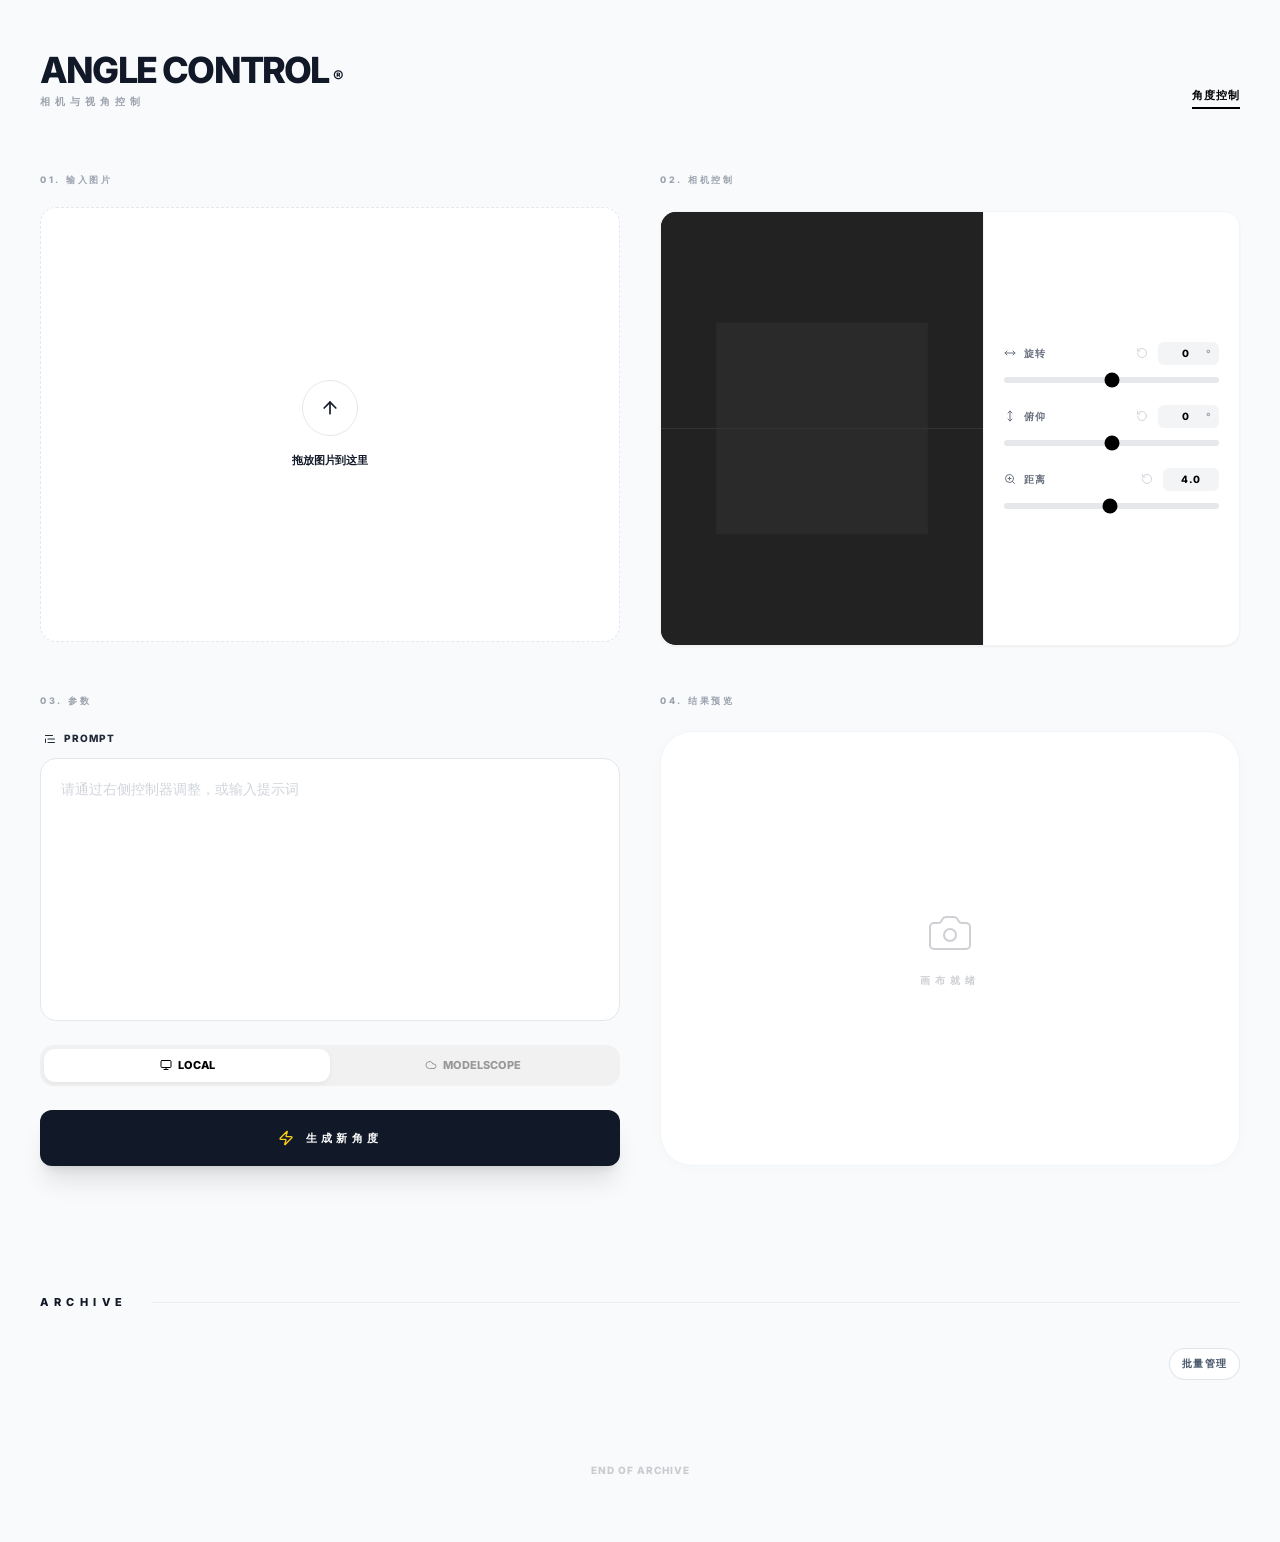
==== commit 58355e48: "Add files via upload" ====
--- a/static/angle.html
+++ b/static/angle.html
@@ -4,7 +4,7 @@
 <head>
     <meta charset="UTF-8">
     <meta name="viewport" content="width=device-width, initial-scale=1.0">
-    <link rel="icon" href="/static/logo.png" type="image/png">
+    <link rel="icon" href="/static/images/logo.png" type="image/png">
     <title>Angle Control | 视角重塑</title>
     <script>
         (function(){
@@ -17,21 +17,21 @@
             } catch(e) {}
         })();
     </script>
-    <script src="https://cdn.tailwindcss.com"></script>
-    <script src="https://unpkg.com/lucide@latest"></script>
-    <script src="/static/theme.js?v=20260516-theme-sync"></script>
-    <script src="/static/i18n.js?v=20260512-pages2"></script>
-    <script src="/static/image-preview.js?v=20260516"></script>
-    <script src="/static/history-bulk-manager.js?v=20260517"></script>
+    <script src="/static/vendor/js/tailwindcss-cdn.js?v=2026.05.24"></script>
+    <script src="/static/vendor/js/lucide.js?v=2026.05.24"></script>
+    <script src="/static/js/theme.js?v=2026.05.24"></script>
+    <script src="/static/js/i18n.js?v=2026.05.24"></script>
+    <script src="/static/js/image-preview.js?v=2026.05.24"></script>
+    <script src="/static/js/history-bulk-manager.js?v=2026.05.24"></script>
     <script type="importmap">
         {
             "imports": {
-                "three": "https://unpkg.com/three@0.160.0/build/three.module.js"
+                "three": "/static/vendor/js/three-0.160.0.module.js?v=2026.05.24"
             }
         }
     </script>
     <style>
-        @import url('https://fonts.googleapis.com/css2?family=Inter:wght@300;400;600;800&family=JetBrains+Mono:wght@400;700&display=swap');
+        @import url('/static/vendor/css/fonts.css?v=2026.05.24');
 
         :root {
             --accent: #111827;
@@ -225,7 +225,7 @@
             z-index: 1;
         }
     </style>
-    <link rel="stylesheet" href="/static/theme.css?v=20260510-studio-pages-blue-dark10">
+    <link rel="stylesheet" href="/static/css/theme.css?v=2026.05.24">
 </head>
 
 <body class="selection:bg-black selection:text-white">
@@ -1173,7 +1173,7 @@
             const isCloud = data.is_cloud || (imgUrl && imgUrl.includes('cloud_angle'));
             const badgeHtml = isCloud ? `
                 <div class="absolute top-3 left-3 z-10">
-                    <img src="/static/modelscope.gif" class="h-4 w-auto object-contain bg-white/90 rounded-full p-0.5 shadow-sm">
+                    <img src="/static/images/modelscope.gif" class="h-4 w-auto object-contain bg-white/90 rounded-full p-0.5 shadow-sm">
                 </div>
             ` : '';
 
--- a/static/css/theme.css
+++ b/static/css/theme.css
@@ -0,0 +1,1651 @@
+html.studio-theme-dark,
+html.studio-theme-dark body,
+body.studio-theme-dark {
+    color-scheme: dark;
+    background: #08090c !important;
+    color: #e8e8ea !important;
+}
+
+html,
+body {
+    overscroll-behavior: auto;
+}
+
+* {
+    scrollbar-width: thin !important;
+    scrollbar-color: rgba(148, 163, 184, .72) transparent !important;
+}
+
+*::-webkit-scrollbar {
+    width: 10px !important;
+    height: 10px !important;
+    background: transparent !important;
+}
+
+*::-webkit-scrollbar-track {
+    background: transparent !important;
+}
+
+*::-webkit-scrollbar-thumb {
+    min-height: 36px;
+    background-color: rgba(148, 163, 184, .72) !important;
+    border: 3px solid transparent !important;
+    border-right-width: 3px !important;
+    background-clip: padding-box !important;
+    border-radius: 999px !important;
+}
+
+*::-webkit-scrollbar-thumb:hover {
+    background-color: rgba(100, 116, 139, .86) !important;
+}
+
+*::-webkit-scrollbar-corner {
+    background: transparent !important;
+}
+
+body.studio-theme-dark {
+    --accent: #e8e8ea;
+    --bg: #08090c;
+    --bg-base: #08090c;
+    --card: #111216;
+    --text-main: #e8e8ea;
+}
+
+html.studio-theme-dark body .app-shell,
+html.studio-theme-dark body .sidebar,
+html.studio-theme-dark body .stage,
+body.studio-theme-dark .app-shell,
+body.studio-theme-dark .sidebar,
+body.studio-theme-dark .stage {
+    background: #08090c !important;
+    border-color: #25262b !important;
+}
+
+html.studio-theme-dark body .stage,
+body.studio-theme-dark .stage {
+    box-shadow: inset 0 0 42px rgba(255,255,255,.015);
+}
+
+html.studio-theme-dark body .nav-item,
+body.studio-theme-dark .nav-item {
+    color: #8f9aab;
+}
+
+html.studio-theme-dark body .nav-item:hover,
+body.studio-theme-dark .nav-item:hover {
+    background: #111216 !important;
+    color: #e8e8ea !important;
+}
+
+html.studio-theme-dark body .nav-item.active,
+body.studio-theme-dark .nav-item.active {
+    background: #d8dee9 !important;
+    color: #10141d !important;
+    box-shadow: 0 12px 24px rgba(0,0,0,.28);
+}
+
+html.studio-theme-dark body .logo-ring,
+body.studio-theme-dark .logo-ring {
+    border-color: #d8dee9 !important;
+}
+
+html.studio-theme-dark body #logo-dot,
+body.studio-theme-dark #logo-dot {
+    background: #d8dee9 !important;
+}
+
+html.studio-theme-dark body .nano-monitor,
+body.studio-theme-dark .nano-monitor {
+    background: rgba(17,18,22,.88) !important;
+    color: #d8dee9;
+    border-color: rgba(255,255,255,.10) !important;
+    box-shadow: 0 12px 34px rgba(0,0,0,.24);
+}
+
+html.studio-theme-dark body .divider,
+body.studio-theme-dark .divider {
+    background: rgba(216,222,233,.14) !important;
+}
+
+html.studio-theme-dark body .theme-dock-btn,
+body.studio-theme-dark .theme-dock-btn {
+    background: #111216;
+    border-color: #25262b;
+    color: #9aa6b8;
+}
+
+html.studio-theme-dark body .theme-dock-btn:hover,
+html.studio-theme-dark body .theme-dock-btn.active,
+body.studio-theme-dark .theme-dock-btn:hover,
+body.studio-theme-dark .theme-dock-btn.active {
+    background: #d8dee9;
+    border-color: #d8dee9;
+    color: #10141d;
+}
+
+html.studio-theme-dark body .console-card,
+html.studio-theme-dark body .nano-input,
+html.studio-theme-dark body .upload-item,
+html.studio-theme-dark body .result-frame,
+html.studio-theme-dark body .masonry-item,
+html.studio-theme-dark body .work-panel,
+html.studio-theme-dark body .setting-row,
+html.studio-theme-dark body .tool-panel,
+html.studio-theme-dark body .control-panel,
+html.studio-theme-dark body .topbar,
+html.studio-theme-dark body .composer,
+html.studio-theme-dark body .composer-body,
+html.studio-theme-dark body .bubble.assistant,
+html.studio-theme-dark body .history-popover,
+html.studio-theme-dark body .thread-item,
+html.studio-theme-dark body .lightbox-card,
+html.studio-theme-dark body #lightboxCard,
+html.studio-theme-dark body .bg-white,
+html.studio-theme-dark body .bg-gray-50,
+html.studio-theme-dark body .bg-slate-50,
+html.studio-theme-dark body .bg-gray-50\/50,
+html.studio-theme-dark body .bg-white\/90,
+html.studio-theme-dark body .bg-\[\#fbfdff\],
+body.studio-theme-dark .console-card,
+body.studio-theme-dark .nano-input,
+body.studio-theme-dark .upload-item,
+body.studio-theme-dark .result-frame,
+body.studio-theme-dark .masonry-item,
+body.studio-theme-dark .work-panel,
+body.studio-theme-dark .setting-row,
+body.studio-theme-dark .tool-panel,
+body.studio-theme-dark .control-panel,
+body.studio-theme-dark .topbar,
+body.studio-theme-dark .composer,
+body.studio-theme-dark .composer-body,
+body.studio-theme-dark .bubble.assistant,
+body.studio-theme-dark .history-popover,
+body.studio-theme-dark .thread-item,
+body.studio-theme-dark .lightbox-card,
+body.studio-theme-dark #lightboxCard,
+body.studio-theme-dark .bg-white,
+body.studio-theme-dark .bg-gray-50,
+body.studio-theme-dark .bg-slate-50,
+body.studio-theme-dark .bg-gray-50\/50,
+body.studio-theme-dark .bg-white\/90,
+body.studio-theme-dark .bg-\[\#fbfdff\] {
+    background-color: #111216 !important;
+    border-color: #25262b !important;
+    color: #e8e8ea !important;
+}
+
+html.studio-theme-dark body .bg-gray-100,
+html.studio-theme-dark body .bg-slate-100,
+html.studio-theme-dark body .select-shell,
+html.studio-theme-dark body .model-pill,
+html.studio-theme-dark body .ratio-grid,
+html.studio-theme-dark body .resolution-toggle,
+html.studio-theme-dark body .mode-switch,
+html.studio-theme-dark body .mini-ratio,
+body.studio-theme-dark .bg-gray-100,
+body.studio-theme-dark .bg-slate-100,
+body.studio-theme-dark .select-shell,
+body.studio-theme-dark .model-pill,
+body.studio-theme-dark .ratio-grid,
+body.studio-theme-dark .resolution-toggle,
+body.studio-theme-dark .mode-switch,
+body.studio-theme-dark .mini-ratio {
+    background-color: #0c0d10 !important;
+    border-color: #25262b !important;
+}
+
+html.studio-theme-dark body input,
+html.studio-theme-dark body textarea,
+html.studio-theme-dark body select,
+body.studio-theme-dark input,
+body.studio-theme-dark textarea,
+body.studio-theme-dark select {
+    color: #e8e8ea !important;
+}
+
+html.studio-theme-dark body input::placeholder,
+html.studio-theme-dark body textarea::placeholder,
+body.studio-theme-dark input::placeholder,
+body.studio-theme-dark textarea::placeholder {
+    color: #657286 !important;
+}
+
+html.studio-theme-dark body .text-black,
+html.studio-theme-dark body .text-gray-700,
+html.studio-theme-dark body .text-slate-700,
+html.studio-theme-dark body .setting-title,
+html.studio-theme-dark body h1,
+html.studio-theme-dark body h2,
+html.studio-theme-dark body h3,
+body.studio-theme-dark .text-black,
+body.studio-theme-dark .text-gray-700,
+body.studio-theme-dark .text-slate-700,
+body.studio-theme-dark .setting-title,
+body.studio-theme-dark h1,
+body.studio-theme-dark h2,
+body.studio-theme-dark h3 {
+    color: #e8e8ea !important;
+}
+
+html.studio-theme-dark body .text-gray-300,
+html.studio-theme-dark body .text-gray-400,
+html.studio-theme-dark body .text-gray-500,
+html.studio-theme-dark body .text-slate-400,
+html.studio-theme-dark body .text-slate-500,
+html.studio-theme-dark body .setting-meta,
+html.studio-theme-dark body .label-nano,
+body.studio-theme-dark .text-gray-300,
+body.studio-theme-dark .text-gray-400,
+body.studio-theme-dark .text-gray-500,
+body.studio-theme-dark .text-slate-400,
+body.studio-theme-dark .text-slate-500,
+body.studio-theme-dark .setting-meta,
+body.studio-theme-dark .label-nano {
+    color: #8f9aab !important;
+}
+
+html.studio-theme-dark body .border-gray-100,
+html.studio-theme-dark body .border-gray-200,
+html.studio-theme-dark body .border-gray-300,
+html.studio-theme-dark body .border-slate-100,
+html.studio-theme-dark body .border-slate-200,
+html.studio-theme-dark body .border-black,
+html.studio-theme-dark body .border-white,
+html.studio-theme-dark body .border-\[\#f1f5f9\],
+html.studio-theme-dark body .border-\[\#eef2f7\],
+body.studio-theme-dark .border-gray-100,
+body.studio-theme-dark .border-gray-200,
+body.studio-theme-dark .border-gray-300,
+body.studio-theme-dark .border-slate-100,
+body.studio-theme-dark .border-slate-200,
+body.studio-theme-dark .border-black,
+body.studio-theme-dark .border-white,
+body.studio-theme-dark .border-\[\#f1f5f9\],
+body.studio-theme-dark .border-\[\#eef2f7\] {
+    border-color: #2a3444 !important;
+}
+
+html.studio-theme-dark body .glass-btn,
+html.studio-theme-dark body .btn-action-dark,
+html.studio-theme-dark body .send-btn,
+html.studio-theme-dark body .gen-btn,
+html.studio-theme-dark body .comfy-run,
+html.studio-theme-dark body .llm-run,
+html.studio-theme-dark body .primary-btn,
+html.studio-theme-dark body .bg-black,
+body.studio-theme-dark .glass-btn,
+body.studio-theme-dark .btn-action-dark,
+body.studio-theme-dark .send-btn,
+body.studio-theme-dark .gen-btn,
+body.studio-theme-dark .comfy-run,
+body.studio-theme-dark .llm-run,
+body.studio-theme-dark .primary-btn,
+body.studio-theme-dark .bg-black {
+    background-color: #d8dee9 !important;
+    color: #10141d !important;
+}
+
+html.studio-theme-dark body .glass-btn:hover,
+html.studio-theme-dark body .btn-action-dark:hover,
+html.studio-theme-dark body .bg-black:hover,
+body.studio-theme-dark .glass-btn:hover,
+body.studio-theme-dark .btn-action-dark:hover,
+body.studio-theme-dark .bg-black:hover {
+    background-color: #c8d0dc !important;
+}
+
+html.studio-theme-dark body .gallery-lightbox,
+html.studio-theme-dark body #lightbox,
+body.studio-theme-dark .gallery-lightbox,
+body.studio-theme-dark #lightbox {
+    background: rgba(15,20,29,.78) !important;
+    backdrop-filter: blur(22px) saturate(1.05);
+}
+
+html.studio-theme-dark body .masonry-item:hover,
+html.studio-theme-dark body .console-card:focus-within,
+html.studio-theme-dark body .select-shell:focus-within,
+body.studio-theme-dark .masonry-item:hover,
+body.studio-theme-dark .console-card:focus-within,
+body.studio-theme-dark .select-shell:focus-within {
+    border-color: #566174 !important;
+    box-shadow: 0 20px 44px rgba(0,0,0,.28) !important;
+}
+
+html.studio-theme-dark body .console-card textarea,
+html.studio-theme-dark body #prompt,
+html.studio-theme-dark body #promptInput,
+body.studio-theme-dark .console-card textarea,
+body.studio-theme-dark #prompt,
+body.studio-theme-dark #promptInput {
+    color: #e5e9f0 !important;
+    caret-color: #d8dee9;
+}
+
+html.studio-theme-dark body .size-btn,
+html.studio-theme-dark body .model-option,
+html.studio-theme-dark body .ratio-option,
+html.studio-theme-dark body .resolution-option,
+html.studio-theme-dark body .mini-ratio button,
+html.studio-theme-dark body .mode-switch button,
+body.studio-theme-dark .size-btn,
+body.studio-theme-dark .model-option,
+body.studio-theme-dark .ratio-option,
+body.studio-theme-dark .resolution-option,
+body.studio-theme-dark .mini-ratio button,
+body.studio-theme-dark .mode-switch button {
+    background: #111722 !important;
+    border-color: #2a3444 !important;
+    color: #9aa6b8 !important;
+}
+
+html.studio-theme-dark body .size-btn:hover,
+html.studio-theme-dark body .model-option:hover,
+html.studio-theme-dark body .ratio-option:hover,
+html.studio-theme-dark body .resolution-option:hover,
+body.studio-theme-dark .size-btn:hover,
+body.studio-theme-dark .model-option:hover,
+body.studio-theme-dark .ratio-option:hover,
+body.studio-theme-dark .resolution-option:hover {
+    border-color: #566174 !important;
+    color: #d8dee9 !important;
+}
+
+html.studio-theme-dark body .size-btn.active,
+html.studio-theme-dark body .model-option.active,
+html.studio-theme-dark body .ratio-option.active,
+html.studio-theme-dark body .resolution-option.active,
+html.studio-theme-dark body .mini-ratio button.active,
+html.studio-theme-dark body .mode-switch button.active,
+body.studio-theme-dark .size-btn.active,
+body.studio-theme-dark .model-option.active,
+body.studio-theme-dark .ratio-option.active,
+body.studio-theme-dark .resolution-option.active,
+body.studio-theme-dark .mini-ratio button.active,
+body.studio-theme-dark .mode-switch button.active {
+    background: #d8dee9 !important;
+    border-color: #d8dee9 !important;
+    color: #10141d !important;
+    box-shadow: 0 10px 24px rgba(0,0,0,.2) !important;
+}
+
+html.studio-theme-dark body .ios-slider,
+body.studio-theme-dark .ios-slider {
+    background: #2a3444 !important;
+}
+
+html.studio-theme-dark body .ios-switch input:checked + .ios-slider,
+body.studio-theme-dark .ios-switch input:checked + .ios-slider {
+    background: #d8dee9 !important;
+}
+
+html.studio-theme-dark body .ios-slider:before,
+body.studio-theme-dark .ios-slider:before {
+    background: #111722 !important;
+    box-shadow: 0 2px 8px rgba(0,0,0,.38) !important;
+}
+
+html.studio-theme-dark body .composer-wrap,
+body.studio-theme-dark .composer-wrap {
+    background: linear-gradient(to top,#0f141d 82%,rgba(15,20,29,0)) !important;
+}
+
+html.studio-theme-dark body .canvas-gate,
+body.studio-theme-dark .canvas-gate {
+    background-color: #0f141d !important;
+    background-image: radial-gradient(rgba(148,163,184,.18) 1px, transparent 1px) !important;
+}
+
+html.studio-theme-dark body .gate-panel,
+html.studio-theme-dark body .canvas-item,
+html.studio-theme-dark body .canvas-open,
+body.studio-theme-dark .gate-panel,
+body.studio-theme-dark .canvas-item,
+body.studio-theme-dark .canvas-open {
+    background: #171d29 !important;
+    border-color: #2a3444 !important;
+    color: #e5e9f0 !important;
+}
+
+html.studio-theme-dark body .canvas-item:hover,
+body.studio-theme-dark .canvas-item:hover {
+    background: #202838 !important;
+}
+
+html.studio-theme-dark body .canvas-item.active,
+body.studio-theme-dark .canvas-item.active {
+    background: #263247 !important;
+    color: #e5e9f0 !important;
+}
+
+html.studio-theme-dark body .canvas-card-title,
+html.studio-theme-dark body .gate-title,
+html.studio-theme-dark body .gate-name-input,
+body.studio-theme-dark .canvas-card-title,
+body.studio-theme-dark .gate-title,
+body.studio-theme-dark .gate-name-input {
+    color: #e5e9f0 !important;
+}
+
+html.studio-theme-dark body .canvas-card-time,
+html.studio-theme-dark body .gate-subtitle,
+body.studio-theme-dark .canvas-card-time {
+    color: #8f9aab !important;
+}
+
+body.studio-theme-dark .gate-subtitle {
+    color: #8f9aab !important;
+}
+
+html.studio-theme-dark body .canvas-preview-mark,
+html.studio-theme-dark body .canvas-delete,
+html.studio-theme-dark body .secondary-btn,
+html.studio-theme-dark body .gate-back,
+html.studio-theme-dark body .gate-trash-entry,
+html.studio-theme-dark body .create-cancel,
+html.studio-theme-dark body .gate-create-row,
+html.studio-theme-dark body .gate-actions,
+html.studio-theme-dark body .trash-note,
+html.studio-theme-dark body .emoji-picker,
+html.studio-theme-dark body .create-menu,
+html.studio-theme-dark body .selection-hub,
+html.studio-theme-dark body .output-preview,
+body.studio-theme-dark .canvas-preview-mark,
+body.studio-theme-dark .canvas-delete,
+body.studio-theme-dark .secondary-btn,
+body.studio-theme-dark .gate-back,
+body.studio-theme-dark .gate-trash-entry,
+body.studio-theme-dark .create-cancel,
+body.studio-theme-dark .gate-create-row,
+body.studio-theme-dark .gate-actions,
+body.studio-theme-dark .trash-note,
+body.studio-theme-dark .emoji-picker,
+body.studio-theme-dark .create-menu,
+body.studio-theme-dark .selection-hub,
+body.studio-theme-dark .output-preview {
+    background: #111722 !important;
+    border-color: #2a3444 !important;
+    color: #d8dee9 !important;
+}
+
+html.studio-theme-dark body .gate-trash-badge,
+body.studio-theme-dark .gate-trash-badge {
+    background: #d8dee9 !important;
+    color: #10141d !important;
+    border-color: #111722 !important;
+}
+
+html.studio-theme-dark body .secondary-btn.active,
+body.studio-theme-dark .secondary-btn.active {
+    background: #d8dee9 !important;
+    border-color: #d8dee9 !important;
+    color: #10141d !important;
+}
+
+html.studio-theme-dark body .canvas-delete:hover,
+html.studio-theme-dark body .create-cancel:hover,
+body.studio-theme-dark .canvas-delete:hover,
+body.studio-theme-dark .create-cancel:hover {
+    background: rgba(248,113,113,.14) !important;
+    border-color: rgba(248,113,113,.32) !important;
+    color: #fca5a5 !important;
+}
+
+html.studio-theme-dark body .canvas-restore:hover,
+body.studio-theme-dark .canvas-restore:hover {
+    background: rgba(16,185,129,.14) !important;
+    border-color: rgba(16,185,129,.32) !important;
+    color: #6ee7b7 !important;
+}
+
+html.studio-theme-dark body .canvas-delete-box,
+body.studio-theme-dark .canvas-delete-box {
+    background: #202838 !important;
+    border: 1px solid #2a3444;
+}
+
+html.studio-theme-dark body .canvas-confirm-btn,
+html.studio-theme-dark body .create-confirm,
+body.studio-theme-dark .canvas-confirm-btn,
+body.studio-theme-dark .create-confirm {
+    background: #d8dee9 !important;
+    color: #10141d !important;
+}
+
+html.studio-theme-dark body .output-resolution,
+body.studio-theme-dark .output-resolution {
+    background: rgba(17,23,34,.86) !important;
+    color: #d8dee9 !important;
+}
+
+html.studio-theme-dark body .shell .topbar,
+body.studio-theme-dark .shell .topbar {
+    background: transparent !important;
+    border-color: transparent !important;
+    backdrop-filter: none !important;
+}
+
+html.studio-theme-dark body .shell,
+html.studio-theme-dark body .shell .board,
+body.studio-theme-dark .shell,
+body.studio-theme-dark .shell .board {
+    background-color: #0f141d !important;
+    background-image: radial-gradient(rgba(148,163,184,.18) 1px, transparent 1px) !important;
+}
+
+html.studio-theme-dark body .shell.theme-dark,
+body.studio-theme-dark .shell.theme-dark {
+    --page: #0f141d;
+    --grid: rgba(148,163,184,.18);
+    --panel: rgba(17,23,34,.88);
+    --card: #171d29;
+    --card-solid: #171d29;
+    --soft: #111722;
+    --soft-2: #202838;
+    --line: rgba(148,163,184,.16);
+    --line-2: rgba(148,163,184,.22);
+    --text: #e5e9f0;
+    --muted: #9aa6b8;
+    --faint: #78869a;
+    --shadow: rgba(0,0,0,.2);
+    --strong: #d8dee9;
+    --strong-text: #10141d;
+}
+
+html.studio-theme-dark body .shell .panel,
+body.studio-theme-dark .shell .panel {
+    background: rgba(17,23,34,.86) !important;
+    border: 1px solid rgba(148,163,184,.16) !important;
+    box-shadow: 0 14px 36px rgba(0,0,0,.18) !important;
+}
+
+html.studio-theme-dark body .shell .node,
+body.studio-theme-dark .shell .node {
+    background: #171d29 !important;
+    border-color: rgba(148,163,184,.16) !important;
+    box-shadow: 0 16px 42px rgba(0,0,0,.22) !important;
+    color: #e5e9f0 !important;
+}
+
+html.studio-theme-dark body .shell .node-head,
+body.studio-theme-dark .shell .node-head {
+    background: #171d29 !important;
+    border-bottom-color: rgba(148,163,184,.14) !important;
+}
+
+html.studio-theme-dark body .shell .node-title,
+body.studio-theme-dark .shell .node-title {
+    color: #8f9aab !important;
+}
+
+html.studio-theme-dark body .shell .node.selected,
+body.studio-theme-dark .shell .node.selected {
+    outline-color: rgba(216,222,233,.72) !important;
+}
+
+html.studio-theme-dark body .shell .toolbar,
+body.studio-theme-dark .shell .toolbar {
+    gap: 8px;
+}
+
+html.studio-theme-dark body .shell .tool-btn,
+html.studio-theme-dark body .shell .select-lite,
+html.studio-theme-dark body .shell .gen-count-row,
+html.studio-theme-dark body .shell .seg,
+html.studio-theme-dark body .shell .llm-mode,
+html.studio-theme-dark body .shell .mode-tabs,
+body.studio-theme-dark .shell .tool-btn,
+body.studio-theme-dark .shell .select-lite,
+body.studio-theme-dark .shell .gen-count-row,
+body.studio-theme-dark .shell .seg,
+body.studio-theme-dark .shell .llm-mode,
+body.studio-theme-dark .shell .mode-tabs {
+    background: #111722 !important;
+    border: 1px solid rgba(148,163,184,.16) !important;
+    box-shadow: none !important;
+    color: #9aa6b8 !important;
+}
+
+html.studio-theme-dark body .shell .gen-settings,
+html.studio-theme-dark body .shell .setting-row,
+html.studio-theme-dark body .shell .comfy-settings,
+body.studio-theme-dark .shell .gen-settings,
+body.studio-theme-dark .shell .setting-row,
+body.studio-theme-dark .shell .comfy-settings {
+    background: #111722 !important;
+    border: 1px solid rgba(148,163,184,.16) !important;
+    box-shadow: none !important;
+    color: #d8dee9 !important;
+}
+
+html.studio-theme-dark body .shell .setting-title,
+body.studio-theme-dark .shell .setting-title {
+    color: #8f9aab !important;
+}
+
+html.studio-theme-dark body .shell .setting-input,
+html.studio-theme-dark body .shell .setting-check,
+html.studio-theme-dark body .shell .gen-count-input,
+body.studio-theme-dark .shell .setting-input,
+body.studio-theme-dark .shell .setting-check,
+body.studio-theme-dark .shell .gen-count-input {
+    background: #171d29 !important;
+    border-color: rgba(148,163,184,.16) !important;
+    color: #e5e9f0 !important;
+    box-shadow: none !important;
+}
+
+html.studio-theme-dark body .shell .gen-step-btn,
+body.studio-theme-dark .shell .gen-step-btn {
+    color: #8f9aab !important;
+}
+
+html.studio-theme-dark body .shell .gen-step-btn:hover,
+body.studio-theme-dark .shell .gen-step-btn:hover {
+    background: #202838 !important;
+    color: #e5e9f0 !important;
+}
+
+html.studio-theme-dark body .shell .tool-btn:hover,
+html.studio-theme-dark body .shell .select-lite:hover,
+body.studio-theme-dark .shell .tool-btn:hover,
+body.studio-theme-dark .shell .select-lite:hover {
+    background: #171d29 !important;
+    border-color: #566174 !important;
+    color: #e5e9f0 !important;
+}
+
+html.studio-theme-dark body .shell .llm-mode button,
+html.studio-theme-dark body .shell .seg button,
+html.studio-theme-dark body .shell .mode-tabs button,
+body.studio-theme-dark .shell .llm-mode button,
+body.studio-theme-dark .shell .seg button,
+body.studio-theme-dark .shell .mode-tabs button {
+    background: transparent !important;
+    border-color: transparent !important;
+    color: #9aa6b8 !important;
+    box-shadow: none !important;
+}
+
+html.studio-theme-dark body .shell .llm-mode button.active,
+html.studio-theme-dark body .shell .seg button.active,
+html.studio-theme-dark body .shell .mode-tabs button.active,
+body.studio-theme-dark .shell .llm-mode button.active,
+body.studio-theme-dark .shell .seg button.active,
+body.studio-theme-dark .shell .mode-tabs button.active {
+    background: #d8dee9 !important;
+    border-color: #d8dee9 !important;
+    color: #10141d !important;
+}
+
+html.studio-theme-dark body .shell .llm-system,
+html.studio-theme-dark body .shell .llm-chat-input,
+html.studio-theme-dark body .shell .llm-chat-log,
+html.studio-theme-dark body .shell .llm-output,
+html.studio-theme-dark body .shell .llm-chat-pane,
+body.studio-theme-dark .shell .llm-system,
+body.studio-theme-dark .shell .llm-chat-input,
+body.studio-theme-dark .shell .llm-chat-log,
+body.studio-theme-dark .shell .llm-output,
+body.studio-theme-dark .shell .llm-chat-pane {
+    background: #111722 !important;
+    border-color: #2a3444 !important;
+    color: #d8dee9 !important;
+}
+
+html.studio-theme-dark body .shell .llm-pane-resizer::before,
+body.studio-theme-dark .shell .llm-pane-resizer::before {
+    background: #475569 !important;
+}
+
+html.studio-theme-dark body .shell .llm-bubble.assistant,
+body.studio-theme-dark .shell .llm-bubble.assistant {
+    background: #202838 !important;
+    border-color: #2a3444 !important;
+    color: #e5e9f0 !important;
+}
+
+html.studio-theme-dark body .shell .llm-bubble.user,
+body.studio-theme-dark .shell .llm-bubble.user {
+    background: #d8dee9 !important;
+    color: #10141d !important;
+}
+
+html.studio-theme-dark body .shell .image-node img,
+html.studio-theme-dark body .shell .output-grid img,
+html.studio-theme-dark body .shell .output-preview img,
+html.studio-theme-dark body .shell .blank-image,
+html.studio-theme-dark body .shell .input-item,
+html.studio-theme-dark body .shell .prompt-node textarea,
+html.studio-theme-dark body .shell .llm-system,
+html.studio-theme-dark body .shell .llm-chat-input,
+html.studio-theme-dark body .shell .model-input,
+body.studio-theme-dark .shell .image-node img,
+body.studio-theme-dark .shell .output-grid img,
+body.studio-theme-dark .shell .output-preview img,
+body.studio-theme-dark .shell .blank-image,
+body.studio-theme-dark .shell .input-item,
+body.studio-theme-dark .shell .prompt-node textarea,
+body.studio-theme-dark .shell .llm-system,
+body.studio-theme-dark .shell .llm-chat-input,
+body.studio-theme-dark .shell .model-input {
+    background: #0f141d !important;
+    border-color: rgba(148,163,184,.16) !important;
+}
+
+html.studio-theme-dark body .shell .blank-image,
+body.studio-theme-dark .shell .blank-image {
+    color: #8f9aab !important;
+    border-style: dashed !important;
+}
+
+html.studio-theme-dark body .shell .blank-image:hover,
+html.studio-theme-dark body .shell .blank-image.drag-over,
+body.studio-theme-dark .shell .blank-image:hover,
+body.studio-theme-dark .shell .blank-image.drag-over {
+    background: #151b27 !important;
+    border-color: rgba(216,222,233,.42) !important;
+    color: #d8dee9 !important;
+}
+
+html.studio-theme-dark body .shell .image-caption,
+body.studio-theme-dark .shell .image-caption {
+    color: #8f9aab !important;
+}
+
+html.studio-theme-dark body .shell .input-label,
+body.studio-theme-dark .shell .input-label {
+    background: rgba(15,20,29,.78) !important;
+    color: #d8dee9 !important;
+}
+
+html.studio-theme-dark body .shell .prompt-list .bg-slate-50,
+html.studio-theme-dark body .shell .prompt-list .border-slate-100,
+body.studio-theme-dark .shell .prompt-list .bg-slate-50,
+body.studio-theme-dark .shell .prompt-list .border-slate-100 {
+    background: #111722 !important;
+    border-color: rgba(148,163,184,.16) !important;
+    color: #c8d0dc !important;
+}
+
+html.studio-theme-dark body .shell .input-index,
+body.studio-theme-dark .shell .input-index {
+    background: #d8dee9 !important;
+    color: #10141d !important;
+}
+
+html.studio-theme-dark body .shell .port::after,
+body.studio-theme-dark .shell .port::after {
+    background: #d8dee9 !important;
+    border-color: #111722 !important;
+    box-shadow: 0 0 0 1px rgba(148,163,184,.32) !important;
+}
+
+html.studio-theme-dark body .shell .drop-overlay,
+body.studio-theme-dark .shell .drop-overlay {
+    background: rgba(15,20,29,.44) !important;
+    color: #c8d0dc !important;
+    backdrop-filter: blur(2px) !important;
+}
+
+html.studio-theme-dark body .output-drag-preview,
+body.studio-theme-dark .output-drag-preview,
+.output-drag-preview {
+    position: fixed;
+    left: -10000px;
+    top: -10000px;
+    width: 150px;
+    height: 150px;
+    padding: 8px;
+    border-radius: 18px;
+    background: #0f141d;
+    border: 1px solid rgba(148,163,184,.18);
+    box-shadow: 0 16px 40px rgba(0,0,0,.28);
+    pointer-events: none;
+    z-index: -1;
+}
+
+.output-drag-preview img {
+    width: 100%;
+    height: 100%;
+    object-fit: contain;
+    border-radius: 12px;
+    background: #0f141d;
+}
+
+html.studio-theme-dark body .shell .resize-handle,
+body.studio-theme-dark .shell .resize-handle {
+    background: rgba(17,23,34,.86) !important;
+    border-color: rgba(148,163,184,.18) !important;
+    color: #8f9aab !important;
+}
+
+html.studio-theme-dark body .shell .resize-handle:hover,
+body.studio-theme-dark .shell .resize-handle:hover {
+    background: #171d29 !important;
+    border-color: rgba(216,222,233,.36) !important;
+    color: #d8dee9 !important;
+}
+
+/* Standalone studio pages: zimage / enhance / klein / angle */
+html.studio-theme-dark body .layout-container,
+body.studio-theme-dark .layout-container,
+html.studio-theme-dark body .container-box,
+body.studio-theme-dark .container-box {
+    color: #e5e9f0 !important;
+}
+
+html.studio-theme-dark body .mode-switcher,
+html.studio-theme-dark body .engine-panel,
+html.studio-theme-dark body .engine-switch,
+html.studio-theme-dark body .ios-slider,
+html.studio-theme-dark body .result-frame,
+html.studio-theme-dark body .gallery-lightbox,
+html.studio-theme-dark body #lightbox,
+html.studio-theme-dark body #compareContainer,
+html.studio-theme-dark body #compareContainerKlein,
+html.studio-theme-dark body #lightboxImg,
+body.studio-theme-dark .mode-switcher,
+body.studio-theme-dark .engine-panel,
+body.studio-theme-dark .engine-switch,
+body.studio-theme-dark .ios-slider,
+body.studio-theme-dark .result-frame,
+body.studio-theme-dark .gallery-lightbox,
+body.studio-theme-dark #lightbox,
+body.studio-theme-dark #compareContainer,
+body.studio-theme-dark #compareContainerKlein,
+body.studio-theme-dark #lightboxImg {
+    background-color: #111722 !important;
+    border-color: rgba(148,163,184,.16) !important;
+    color: #e5e9f0 !important;
+}
+
+html.studio-theme-dark body .mode-glider,
+html.studio-theme-dark body .engine-btn.active,
+html.studio-theme-dark body .ios-slider:before,
+body.studio-theme-dark .mode-glider,
+body.studio-theme-dark .engine-btn.active,
+body.studio-theme-dark .ios-slider:before {
+    background: #d8dee9 !important;
+    color: #10141d !important;
+}
+
+html.studio-theme-dark body .mode-btn.active,
+html.studio-theme-dark body .engine-btn.active,
+body.studio-theme-dark .mode-btn.active,
+body.studio-theme-dark .engine-btn.active {
+    color: #10141d !important;
+}
+
+html.studio-theme-dark body .mode-btn,
+html.studio-theme-dark body .engine-btn,
+html.studio-theme-dark body .cloud-status,
+body.studio-theme-dark .mode-btn,
+body.studio-theme-dark .engine-btn,
+body.studio-theme-dark .cloud-status {
+    color: #8f9aab !important;
+}
+
+html.studio-theme-dark body .engine-btn:not(.active):hover,
+body.studio-theme-dark .engine-btn:not(.active):hover {
+    background: rgba(216,222,233,.08) !important;
+    color: #e5e9f0 !important;
+}
+
+html.studio-theme-dark body .upload-item:hover,
+html.studio-theme-dark body .upload-item.drag-over,
+body.studio-theme-dark .upload-item:hover,
+body.studio-theme-dark .upload-item.drag-over {
+    background: #171d29 !important;
+    border-color: rgba(216,222,233,.42) !important;
+}
+
+html.studio-theme-dark body .glass-btn,
+html.studio-theme-dark body .btn-render,
+html.studio-theme-dark body #downloadBtn,
+html.studio-theme-dark body #lightboxDownload,
+body.studio-theme-dark .glass-btn,
+body.studio-theme-dark .btn-render,
+body.studio-theme-dark #downloadBtn,
+body.studio-theme-dark #lightboxDownload {
+    background: #d8dee9 !important;
+    color: #10141d !important;
+    border-color: #d8dee9 !important;
+}
+
+html.studio-theme-dark body .glass-btn:hover,
+html.studio-theme-dark body .btn-render:hover,
+body.studio-theme-dark .glass-btn:hover,
+body.studio-theme-dark .btn-render:hover {
+    background: #f1f5f9 !important;
+    color: #0f141d !important;
+}
+
+html.studio-theme-dark body input[type=range]::-webkit-slider-runnable-track,
+body.studio-theme-dark input[type=range]::-webkit-slider-runnable-track {
+    background: #2a3444 !important;
+}
+
+html.studio-theme-dark body input[type=range]::-webkit-slider-thumb,
+body.studio-theme-dark input[type=range]::-webkit-slider-thumb {
+    background: #d8dee9 !important;
+}
+
+html.studio-theme-dark body .masonry-item img,
+html.studio-theme-dark body .result-frame img,
+body.studio-theme-dark .masonry-item img,
+body.studio-theme-dark .result-frame img {
+    background-color: #111722 !important;
+}
+
+html.studio-theme-dark body .bg-black,
+body.studio-theme-dark .bg-black {
+    background-color: #d8dee9 !important;
+    color: #10141d !important;
+}
+
+html.studio-theme-dark body .hover\:text-black:hover,
+body.studio-theme-dark .hover\:text-black:hover {
+    color: #e5e9f0 !important;
+}
+
+/* Final neutral dark pass: remove blue-tinted surfaces from tool pages. */
+html.studio-theme-dark,
+html.studio-theme-dark body,
+body.studio-theme-dark {
+    background: #08090c !important;
+    color: #e8e8ea !important;
+}
+
+body.studio-theme-dark {
+    --bg: #08090c;
+    --bg-base: #08090c;
+    --page: #08090c;
+    --card: #111216;
+    --card-solid: #111216;
+    --soft: #0c0d10;
+    --soft-2: #16171b;
+    --panel: rgba(17,18,22,.92);
+    --text: #e8e8ea;
+    --text-main: #e8e8ea;
+    --accent: #e8e8ea;
+    --line: #25262b;
+    --line-2: #32343a;
+}
+
+html.studio-theme-dark body .app-shell,
+html.studio-theme-dark body .sidebar,
+html.studio-theme-dark body .stage,
+html.studio-theme-dark body .shell,
+body.studio-theme-dark .app-shell,
+body.studio-theme-dark .sidebar,
+body.studio-theme-dark .stage,
+body.studio-theme-dark .shell {
+    background: #08090c !important;
+    border-color: #25262b !important;
+}
+
+html.studio-theme-dark body .console-card,
+html.studio-theme-dark body .nano-input,
+html.studio-theme-dark body .upload-item,
+html.studio-theme-dark body .result-frame,
+html.studio-theme-dark body .masonry-item,
+html.studio-theme-dark body .engine-panel,
+html.studio-theme-dark body .engine-switch,
+html.studio-theme-dark body .mode-switcher,
+html.studio-theme-dark body .setting-row,
+html.studio-theme-dark body .provider-switch,
+html.studio-theme-dark body .ios-slider,
+html.studio-theme-dark body #compareContainer,
+html.studio-theme-dark body #lightboxImg,
+html.studio-theme-dark body #lightbox .bg-white,
+html.studio-theme-dark body .bg-white,
+html.studio-theme-dark body .bg-white\/90,
+html.studio-theme-dark body .bg-white\/95,
+html.studio-theme-dark body .bg-gray-50,
+html.studio-theme-dark body .bg-gray-50\/50,
+html.studio-theme-dark body .bg-gray-100,
+html.studio-theme-dark body .bg-gray-200,
+html.studio-theme-dark body .bg-\[\#f8f8f9\],
+html.studio-theme-dark body .bg-\[\#fafafa\],
+body.studio-theme-dark .console-card,
+body.studio-theme-dark .nano-input,
+body.studio-theme-dark .upload-item,
+body.studio-theme-dark .result-frame,
+body.studio-theme-dark .masonry-item,
+body.studio-theme-dark .engine-panel,
+body.studio-theme-dark .engine-switch,
+body.studio-theme-dark .mode-switcher,
+body.studio-theme-dark .setting-row,
+body.studio-theme-dark .provider-switch,
+body.studio-theme-dark .ios-slider,
+body.studio-theme-dark #compareContainer,
+body.studio-theme-dark #lightboxImg,
+body.studio-theme-dark #lightbox .bg-white,
+body.studio-theme-dark .bg-white,
+body.studio-theme-dark .bg-white\/90,
+body.studio-theme-dark .bg-white\/95,
+body.studio-theme-dark .bg-gray-50,
+body.studio-theme-dark .bg-gray-50\/50,
+body.studio-theme-dark .bg-gray-100,
+body.studio-theme-dark .bg-gray-200,
+body.studio-theme-dark .bg-\[\#f8f8f9\],
+body.studio-theme-dark .bg-\[\#fafafa\] {
+    background-color: #111216 !important;
+    border-color: #25262b !important;
+    color: #e8e8ea !important;
+}
+
+html.studio-theme-dark body #lightbox,
+body.studio-theme-dark #lightbox {
+    background: rgba(8,9,12,.96) !important;
+}
+
+html.studio-theme-dark body .glass-btn,
+html.studio-theme-dark body .btn-render,
+html.studio-theme-dark body .mode-glider,
+html.studio-theme-dark body .engine-btn.active,
+html.studio-theme-dark body .ios-switch input:checked + .ios-slider,
+html.studio-theme-dark body #cloud-progress-bar,
+body.studio-theme-dark .glass-btn,
+body.studio-theme-dark .btn-render,
+body.studio-theme-dark .mode-glider,
+body.studio-theme-dark .engine-btn.active,
+body.studio-theme-dark .ios-switch input:checked + .ios-slider,
+body.studio-theme-dark #cloud-progress-bar {
+    background: #e8e8ea !important;
+    color: #08090c !important;
+    border-color: #e8e8ea !important;
+}
+
+html.studio-theme-dark body .mode-btn.active,
+html.studio-theme-dark body .engine-btn.active,
+html.studio-theme-dark body .text-black,
+body.studio-theme-dark .mode-btn.active,
+body.studio-theme-dark .engine-btn.active,
+body.studio-theme-dark .text-black {
+    color: #e8e8ea !important;
+}
+
+html.studio-theme-dark body .mode-glider + .mode-btn.active,
+body.studio-theme-dark .mode-glider + .mode-btn.active {
+    color: #08090c !important;
+}
+
+html.studio-theme-dark body input,
+html.studio-theme-dark body textarea,
+html.studio-theme-dark body select,
+body.studio-theme-dark input,
+body.studio-theme-dark textarea,
+body.studio-theme-dark select {
+    background-color: #0c0d10 !important;
+    border-color: #32343a !important;
+    color: #e8e8ea !important;
+}
+
+html.studio-theme-dark body .border-gray-100,
+html.studio-theme-dark body .border-gray-200,
+html.studio-theme-dark body .border-gray-200\/50,
+html.studio-theme-dark body .border-black,
+body.studio-theme-dark .border-gray-100,
+body.studio-theme-dark .border-gray-200,
+body.studio-theme-dark .border-gray-200\/50,
+body.studio-theme-dark .border-black {
+    border-color: #25262b !important;
+}
+
+html.studio-theme-dark body .text-gray-300,
+html.studio-theme-dark body .text-gray-400,
+html.studio-theme-dark body .text-gray-500,
+html.studio-theme-dark body .text-gray-600,
+html.studio-theme-dark body .text-gray-700,
+html.studio-theme-dark body .text-gray-800,
+body.studio-theme-dark .text-gray-300,
+body.studio-theme-dark .text-gray-400,
+body.studio-theme-dark .text-gray-500,
+body.studio-theme-dark .text-gray-600,
+body.studio-theme-dark .text-gray-700,
+body.studio-theme-dark .text-gray-800 {
+    color: #a7a7ad !important;
+}
+
+html.studio-theme-dark body h1,
+html.studio-theme-dark body h2,
+html.studio-theme-dark body h3,
+html.studio-theme-dark body label,
+body.studio-theme-dark h1,
+body.studio-theme-dark h2,
+body.studio-theme-dark h3,
+body.studio-theme-dark label {
+    color: #e8e8ea !important;
+}
+
+html.studio-theme-dark body .mode-switcher .mode-btn.active,
+html.studio-theme-dark body .engine-switch .engine-btn.active,
+body.studio-theme-dark .mode-switcher .mode-btn.active,
+body.studio-theme-dark .engine-switch .engine-btn.active {
+    color: #08090c !important;
+}
+
+/* Online-generation dark pass: soft blue-gray instead of heavy black. */
+html.studio-theme-dark,
+html.studio-theme-dark body,
+body.studio-theme-dark {
+    background: #0f141d !important;
+    color: #e5e9f0 !important;
+}
+
+body.studio-theme-dark {
+    --bg: #0f141d;
+    --bg-base: #0f141d;
+    --page: #0f141d;
+    --card: #171d29;
+    --card-solid: #171d29;
+    --soft: #111722;
+    --soft-2: #1d2533;
+    --panel: rgba(23,29,41,.92);
+    --text: #e5e9f0;
+    --text-main: #e5e9f0;
+    --accent: #e5e9f0;
+    --line: #2a3444;
+    --line-2: #334155;
+}
+
+html.studio-theme-dark body .app-shell,
+html.studio-theme-dark body .sidebar,
+html.studio-theme-dark body .stage,
+html.studio-theme-dark body .shell,
+body.studio-theme-dark .app-shell,
+body.studio-theme-dark .sidebar,
+body.studio-theme-dark .stage,
+body.studio-theme-dark .shell {
+    background: #0f141d !important;
+    border-color: #2a3444 !important;
+}
+
+html.studio-theme-dark body .stage,
+body.studio-theme-dark .stage {
+    background: #111722 !important;
+}
+
+html.studio-theme-dark body .console-card,
+html.studio-theme-dark body .nano-input,
+html.studio-theme-dark body .upload-item,
+html.studio-theme-dark body .result-frame,
+html.studio-theme-dark body .masonry-item,
+html.studio-theme-dark body .engine-panel,
+html.studio-theme-dark body .tool-panel,
+html.studio-theme-dark body .control-panel,
+html.studio-theme-dark body .engine-switch,
+html.studio-theme-dark body .mode-switcher,
+html.studio-theme-dark body .setting-row,
+html.studio-theme-dark body .ios-slider,
+html.studio-theme-dark body #compareContainer,
+html.studio-theme-dark body #lightboxImg,
+html.studio-theme-dark body #lightbox .bg-white,
+html.studio-theme-dark body .bg-white,
+html.studio-theme-dark body .bg-white\/90,
+html.studio-theme-dark body .bg-white\/95,
+html.studio-theme-dark body .bg-gray-50,
+html.studio-theme-dark body .bg-gray-50\/50,
+html.studio-theme-dark body .bg-gray-100,
+html.studio-theme-dark body .bg-gray-200,
+html.studio-theme-dark body .bg-\[\#f8f8f9\],
+html.studio-theme-dark body .bg-\[\#fafafa\],
+body.studio-theme-dark .console-card,
+body.studio-theme-dark .nano-input,
+body.studio-theme-dark .upload-item,
+body.studio-theme-dark .result-frame,
+body.studio-theme-dark .masonry-item,
+body.studio-theme-dark .engine-panel,
+body.studio-theme-dark .tool-panel,
+body.studio-theme-dark .control-panel,
+body.studio-theme-dark .engine-switch,
+body.studio-theme-dark .mode-switcher,
+body.studio-theme-dark .setting-row,
+body.studio-theme-dark .ios-slider,
+body.studio-theme-dark #compareContainer,
+body.studio-theme-dark #lightboxImg,
+body.studio-theme-dark #lightbox .bg-white,
+body.studio-theme-dark .bg-white,
+body.studio-theme-dark .bg-white\/90,
+body.studio-theme-dark .bg-white\/95,
+body.studio-theme-dark .bg-gray-50,
+body.studio-theme-dark .bg-gray-50\/50,
+body.studio-theme-dark .bg-gray-100,
+body.studio-theme-dark .bg-gray-200,
+body.studio-theme-dark .bg-\[\#f8f8f9\],
+body.studio-theme-dark .bg-\[\#fafafa\] {
+    background-color: #171d29 !important;
+    border-color: #2a3444 !important;
+    color: #e5e9f0 !important;
+}
+
+html.studio-theme-dark body .model-pill,
+html.studio-theme-dark body .ratio-grid,
+html.studio-theme-dark body .resolution-toggle,
+html.studio-theme-dark body .select-shell,
+html.studio-theme-dark body .mode-switch,
+html.studio-theme-dark body .mini-ratio,
+html.studio-theme-dark body input,
+html.studio-theme-dark body textarea,
+html.studio-theme-dark body select,
+body.studio-theme-dark .model-pill,
+body.studio-theme-dark .ratio-grid,
+body.studio-theme-dark .resolution-toggle,
+body.studio-theme-dark .select-shell,
+body.studio-theme-dark .mode-switch,
+body.studio-theme-dark .mini-ratio,
+body.studio-theme-dark input,
+body.studio-theme-dark textarea,
+body.studio-theme-dark select {
+    background-color: #111722 !important;
+    border-color: #334155 !important;
+    color: #e5e9f0 !important;
+}
+
+html.studio-theme-dark body .size-select,
+html.studio-theme-dark body .size-custom,
+body.studio-theme-dark .size-select,
+body.studio-theme-dark .size-custom {
+    background-color: #111722 !important;
+    border-color: #334155 !important;
+    color: #e5e9f0 !important;
+}
+
+html.studio-theme-dark body #lightbox,
+body.studio-theme-dark #lightbox {
+    background: rgba(15,20,29,.9) !important;
+}
+
+html.studio-theme-dark body .glass-btn,
+html.studio-theme-dark body .btn-render,
+html.studio-theme-dark body .mode-glider,
+html.studio-theme-dark body .engine-btn.active,
+html.studio-theme-dark body .model-option.active,
+html.studio-theme-dark body .ratio-option.active,
+html.studio-theme-dark body .resolution-option.active,
+html.studio-theme-dark body .provider-btn.active,
+html.studio-theme-dark body .ios-switch input:checked + .ios-slider,
+html.studio-theme-dark body #cloud-progress-bar,
+html.studio-theme-dark body #downloadBtn,
+html.studio-theme-dark body #lightboxDownload,
+html.studio-theme-dark body .bg-black,
+body.studio-theme-dark .glass-btn,
+body.studio-theme-dark .btn-render,
+body.studio-theme-dark .mode-glider,
+body.studio-theme-dark .engine-btn.active,
+body.studio-theme-dark .model-option.active,
+body.studio-theme-dark .ratio-option.active,
+body.studio-theme-dark .resolution-option.active,
+body.studio-theme-dark .provider-btn.active,
+body.studio-theme-dark .ios-switch input:checked + .ios-slider,
+body.studio-theme-dark #cloud-progress-bar,
+body.studio-theme-dark #downloadBtn,
+body.studio-theme-dark #lightboxDownload,
+body.studio-theme-dark .bg-black {
+    background: #d8dee9 !important;
+    color: #10141d !important;
+    border-color: #d8dee9 !important;
+}
+
+html.studio-theme-dark body .mode-btn,
+html.studio-theme-dark body .engine-btn,
+html.studio-theme-dark body .model-option,
+html.studio-theme-dark body .ratio-option,
+html.studio-theme-dark body .resolution-option,
+html.studio-theme-dark body .provider-btn,
+body.studio-theme-dark .mode-btn,
+body.studio-theme-dark .engine-btn,
+body.studio-theme-dark .model-option,
+body.studio-theme-dark .ratio-option,
+body.studio-theme-dark .resolution-option {
+    color: #8f9aab !important;
+}
+
+body.studio-theme-dark .provider-btn {
+    color: #8f9aab !important;
+}
+
+html.studio-theme-dark body .provider-switch button,
+body.studio-theme-dark .provider-switch button {
+    color: #8f9aab !important;
+}
+
+html.studio-theme-dark body .mode-btn:hover,
+html.studio-theme-dark body .engine-btn:hover,
+html.studio-theme-dark body .model-option:hover,
+html.studio-theme-dark body .ratio-option:hover,
+html.studio-theme-dark body .resolution-option:hover,
+html.studio-theme-dark body .provider-btn:hover,
+body.studio-theme-dark .mode-btn:hover,
+body.studio-theme-dark .engine-btn:hover,
+body.studio-theme-dark .model-option:hover,
+body.studio-theme-dark .ratio-option:hover,
+body.studio-theme-dark .resolution-option:hover,
+body.studio-theme-dark .provider-btn:hover {
+    background: rgba(216,222,233,.08) !important;
+    color: #e5e9f0 !important;
+}
+
+html.studio-theme-dark body .provider-switch button:hover,
+body.studio-theme-dark .provider-switch button:hover {
+    background: rgba(216,222,233,.08) !important;
+    color: #e5e9f0 !important;
+}
+
+html.studio-theme-dark body .mode-btn.active,
+html.studio-theme-dark body .engine-btn.active,
+html.studio-theme-dark body .model-option.active,
+html.studio-theme-dark body .ratio-option.active,
+html.studio-theme-dark body .resolution-option.active,
+html.studio-theme-dark body .provider-btn.active,
+html.studio-theme-dark body .mode-switcher .mode-btn.active,
+html.studio-theme-dark body .engine-switch .engine-btn.active,
+body.studio-theme-dark .mode-btn.active,
+body.studio-theme-dark .engine-btn.active,
+body.studio-theme-dark .model-option.active,
+body.studio-theme-dark .ratio-option.active,
+body.studio-theme-dark .resolution-option.active,
+body.studio-theme-dark .provider-btn.active,
+body.studio-theme-dark .mode-switcher .mode-btn.active,
+body.studio-theme-dark .engine-switch .engine-btn.active {
+    color: #10141d !important;
+}
+
+html.studio-theme-dark body .provider-switch button.active,
+body.studio-theme-dark .provider-switch button.active {
+    background: #d8dee9 !important;
+    color: #10141d !important;
+    border-color: #d8dee9 !important;
+    box-shadow: 0 2px 8px rgba(0,0,0,.18) !important;
+}
+
+html.studio-theme-dark body .mode-switcher,
+body.studio-theme-dark .mode-switcher,
+html.studio-theme-dark body .provider-switch,
+body.studio-theme-dark .provider-switch,
+html.studio-theme-dark body .engine-switch,
+body.studio-theme-dark .engine-switch {
+    background: #111722 !important;
+    border: 1px solid #334155 !important;
+    box-shadow: none !important;
+}
+
+html.studio-theme-dark body .mode-glider,
+body.studio-theme-dark .mode-glider {
+    background: #d8dee9 !important;
+    box-shadow: 0 2px 8px rgba(0,0,0,.18) !important;
+}
+
+html.studio-theme-dark body .mode-btn,
+body.studio-theme-dark .mode-btn,
+html.studio-theme-dark body .engine-btn,
+body.studio-theme-dark .engine-btn,
+html.studio-theme-dark body .provider-btn,
+body.studio-theme-dark .provider-btn {
+    border-radius: 999px !important;
+    letter-spacing: .02em !important;
+}
+
+html.studio-theme-dark body .provider-switch button,
+body.studio-theme-dark .provider-switch button {
+    border-radius: 999px !important;
+    min-height: 30px !important;
+    font-size: 10px !important;
+    font-weight: 600 !important;
+    letter-spacing: .02em !important;
+}
+
+html.studio-theme-dark body .border-gray-100,
+html.studio-theme-dark body .border-gray-200,
+html.studio-theme-dark body .border-gray-200\/50,
+html.studio-theme-dark body .border-black,
+body.studio-theme-dark .border-gray-100,
+body.studio-theme-dark .border-gray-200,
+body.studio-theme-dark .border-gray-200\/50,
+body.studio-theme-dark .border-black {
+    border-color: #2a3444 !important;
+}
+
+html.studio-theme-dark body .text-gray-300,
+html.studio-theme-dark body .text-gray-400,
+html.studio-theme-dark body .text-gray-500,
+html.studio-theme-dark body .text-gray-600,
+html.studio-theme-dark body .text-gray-700,
+html.studio-theme-dark body .text-gray-800,
+body.studio-theme-dark .text-gray-300,
+body.studio-theme-dark .text-gray-400,
+body.studio-theme-dark .text-gray-500,
+body.studio-theme-dark .text-gray-600,
+body.studio-theme-dark .text-gray-700,
+body.studio-theme-dark .text-gray-800 {
+    color: #8f9aab !important;
+}
+
+html.studio-theme-dark body h1,
+html.studio-theme-dark body h2,
+html.studio-theme-dark body h3,
+html.studio-theme-dark body label,
+body.studio-theme-dark h1,
+body.studio-theme-dark h2,
+body.studio-theme-dark h3,
+body.studio-theme-dark label {
+    color: #e5e9f0 !important;
+}
+
+html.studio-theme-dark body input[type=range]::-webkit-slider-runnable-track,
+body.studio-theme-dark input[type=range]::-webkit-slider-runnable-track {
+    background: #2a3444 !important;
+}
+
+html.studio-theme-dark body input[type=range]::-webkit-slider-thumb,
+body.studio-theme-dark input[type=range]::-webkit-slider-thumb {
+    background: #d8dee9 !important;
+    border-color: #0f141d !important;
+}
+
+html.studio-theme-dark body ::placeholder,
+body.studio-theme-dark ::placeholder {
+    color: #64748b !important;
+}
+
+/* Z-image console polish: keep the prompt field open and make ModelScope readable. */
+html.studio-theme-dark body #prompt,
+body.studio-theme-dark #prompt {
+    background: transparent !important;
+    border-color: transparent !important;
+    color: #e5e9f0 !important;
+}
+
+html.studio-theme-dark body .console-card > .bg-gray-50\/50,
+body.studio-theme-dark .console-card > .bg-gray-50\/50 {
+    background: transparent !important;
+}
+
+html.studio-theme-dark body #prompt::placeholder,
+body.studio-theme-dark #prompt::placeholder {
+    color: #6f7b8f !important;
+}
+
+/* GPT chat dark polish: avoid harsh black bars around text areas. */
+html.studio-theme-dark body .chat-shell,
+body.studio-theme-dark .chat-shell,
+html.studio-theme-dark body .messages,
+body.studio-theme-dark .messages {
+    background: #0f141d !important;
+}
+
+html.studio-theme-dark body .topbar,
+body.studio-theme-dark .topbar {
+    background: rgba(15,20,29,.9) !important;
+    border-bottom-color: #2a3444 !important;
+}
+
+html.studio-theme-dark body .composer-wrap,
+body.studio-theme-dark .composer-wrap {
+    background: linear-gradient(to top,#0f141d 82%,rgba(15,20,29,0)) !important;
+}
+
+html.studio-theme-dark body .composer,
+body.studio-theme-dark .composer,
+html.studio-theme-dark body .history-popover,
+body.studio-theme-dark .history-popover {
+    background: #171d29 !important;
+    border-color: #2a3444 !important;
+    color: #e5e9f0 !important;
+    box-shadow: 0 18px 44px rgba(0,0,0,.24) !important;
+}
+
+html.studio-theme-dark body .composer-body,
+body.studio-theme-dark .composer-body {
+    background: #111722 !important;
+    border-color: #334155 !important;
+}
+
+html.studio-theme-dark body #messageInput,
+body.studio-theme-dark #messageInput {
+    background: transparent !important;
+    border-color: transparent !important;
+    color: #e5e9f0 !important;
+}
+
+html.studio-theme-dark body #messageInput::placeholder,
+body.studio-theme-dark #messageInput::placeholder {
+    color: #64748b !important;
+}
+
+html.studio-theme-dark body .title-block h1,
+body.studio-theme-dark .title-block h1 {
+    color: #e5e9f0 !important;
+}
+
+html.studio-theme-dark body .title-block p,
+body.studio-theme-dark .title-block p {
+    color: #8f9aab !important;
+}
+
+html.studio-theme-dark body .action-btn,
+body.studio-theme-dark .action-btn,
+html.studio-theme-dark body .thread-item,
+body.studio-theme-dark .thread-item {
+    background: #111722 !important;
+    border-color: #334155 !important;
+    color: #d8dee9 !important;
+}
+
+html.studio-theme-dark body .action-btn:hover,
+body.studio-theme-dark .action-btn:hover,
+html.studio-theme-dark body .thread-item:hover,
+body.studio-theme-dark .thread-item:hover {
+    background: #1d2533 !important;
+    color: #e5e9f0 !important;
+}
+
+html.studio-theme-dark body .bubble.user,
+body.studio-theme-dark .bubble.user {
+    background: #2f3b52 !important;
+    color: #f1f5f9 !important;
+    border: 1px solid #435169 !important;
+    box-shadow: 0 10px 24px rgba(0,0,0,.18) !important;
+}
+
+html.studio-theme-dark body .bubble.assistant,
+body.studio-theme-dark .bubble.assistant {
+    background: #171d29 !important;
+    color: #e5e9f0 !important;
+    border-color: #2a3444 !important;
+    box-shadow: 0 8px 20px rgba(0,0,0,.14) !important;
+}
+
+html.studio-theme-dark body .bubble.assistant.streaming::after,
+body.studio-theme-dark .bubble.assistant.streaming::after {
+    background: #d8dee9 !important;
+}
+
+html.studio-theme-dark body .bubble img.generated,
+body.studio-theme-dark .bubble img.generated {
+    border-color: #334155 !important;
+}
+
+/* Dark-card clipping: keep inner fills from poking through rounded top corners. */
+html.studio-theme-dark body .console-card,
+html.studio-theme-dark body .nano-input,
+html.studio-theme-dark body .upload-item,
+html.studio-theme-dark body .result-frame,
+html.studio-theme-dark body .masonry-item,
+html.studio-theme-dark body .engine-panel,
+html.studio-theme-dark body .tool-panel,
+html.studio-theme-dark body .control-panel,
+html.studio-theme-dark body .composer,
+html.studio-theme-dark body .history-popover,
+html.studio-theme-dark body .model-panel,
+html.studio-theme-dark body .gate-panel,
+body.studio-theme-dark .console-card,
+body.studio-theme-dark .nano-input,
+body.studio-theme-dark .upload-item,
+body.studio-theme-dark .result-frame,
+body.studio-theme-dark .masonry-item,
+body.studio-theme-dark .engine-panel,
+body.studio-theme-dark .tool-panel,
+body.studio-theme-dark .control-panel,
+body.studio-theme-dark .composer,
+body.studio-theme-dark .history-popover,
+body.studio-theme-dark .model-panel,
+body.studio-theme-dark .gate-panel {
+    overflow: hidden !important;
+    background-clip: padding-box !important;
+}
+
+html.studio-theme-dark body .shell .node,
+body.studio-theme-dark .shell .node {
+    background-clip: padding-box !important;
+}
+
+html.studio-theme-dark body .shell .node-head,
+body.studio-theme-dark .shell .node-head {
+    border-radius: 21px 21px 0 0 !important;
+    overflow: hidden !important;
+    background-clip: padding-box !important;
+}
+
+/* Switch contrast: keep iOS toggles visible on blue-gray panels. */
+html.studio-theme-dark body .ios-switch .ios-slider,
+body.studio-theme-dark .ios-switch .ios-slider {
+    background: #253044 !important;
+    border: 1px solid #46556c !important;
+    box-shadow: inset 0 1px 2px rgba(0,0,0,.28), 0 0 0 1px rgba(216,222,233,.05) !important;
+}
+
+html.studio-theme-dark body .ios-switch .ios-slider:before,
+body.studio-theme-dark .ios-switch .ios-slider:before {
+    background: #f8fafc !important;
+    box-shadow: 0 3px 9px rgba(0,0,0,.32) !important;
+}
+
+html.studio-theme-dark body .ios-switch input:checked + .ios-slider,
+body.studio-theme-dark .ios-switch input:checked + .ios-slider {
+    background: #d8dee9 !important;
+    border-color: #d8dee9 !important;
+    box-shadow: 0 0 0 3px rgba(216,222,233,.12) !important;
+}
+
+html.studio-theme-dark body .ios-switch input:checked + .ios-slider:before,
+body.studio-theme-dark .ios-switch input:checked + .ios-slider:before {
+    background: #10141d !important;
+    box-shadow: 0 2px 7px rgba(16,20,29,.22) !important;
+}
+
+html.studio-theme-dark body .shell .comfy-random-btn.active,
+body.studio-theme-dark .shell .comfy-random-btn.active {
+    background: #f8fafc !important;
+    background-color: #f8fafc !important;
+    color: #0f172a !important;
+    border-color: #f8fafc !important;
+}
+
+html.studio-theme-dark body .shell .comfy-random-btn.active svg,
+body.studio-theme-dark .shell .comfy-random-btn.active svg {
+    fill: none !important;
+    stroke: #0f172a !important;
+}
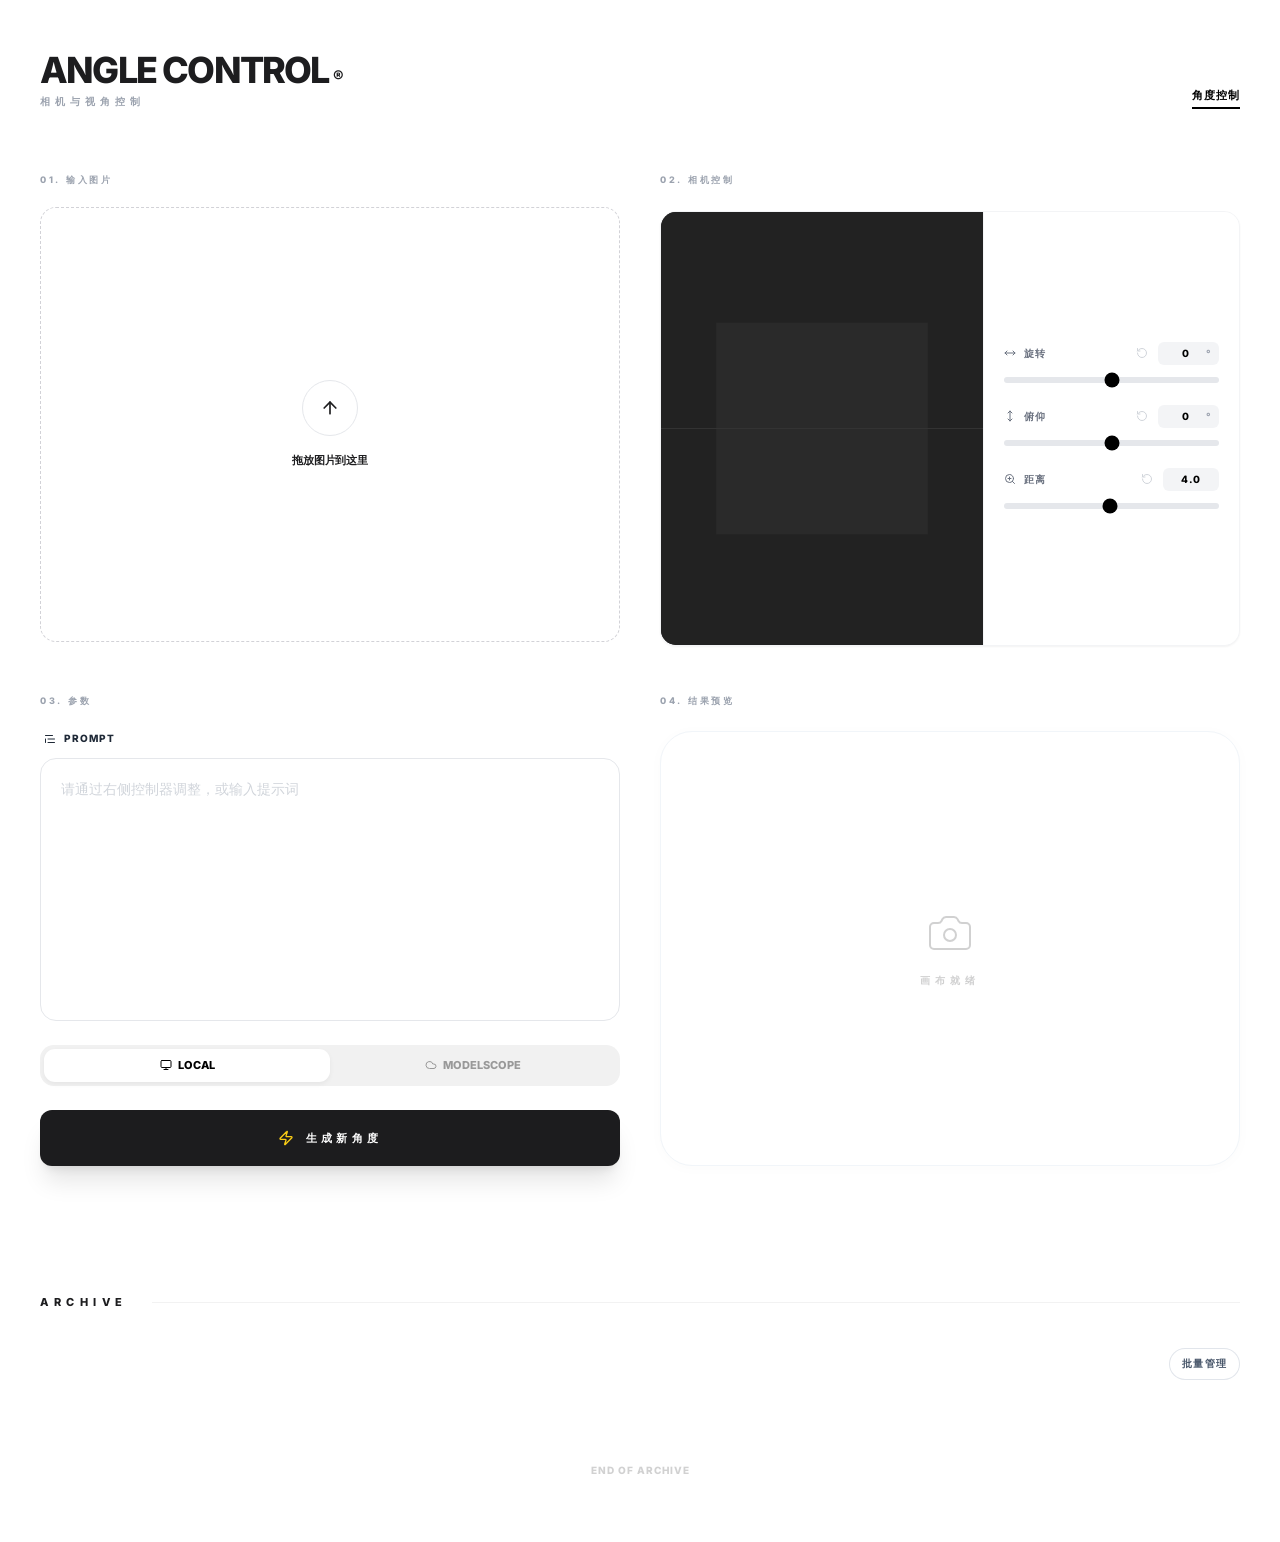
==== commit 04944895: "style: 优化子页面配色为苹果极简黑白灰，重命名 theme-studio.css 并加入禁用缓存中间件与版本升级" ====
--- a/static/angle.html
+++ b/static/angle.html
@@ -17,25 +17,25 @@
             } catch(e) {}
         })();
     </script>
-    <script src="/static/vendor/js/tailwindcss-cdn.js?v=2026.05.24"></script>
-    <script src="/static/vendor/js/lucide.js?v=2026.05.24"></script>
-    <script src="/static/js/theme.js?v=2026.05.24"></script>
-    <script src="/static/js/i18n.js?v=2026.05.24"></script>
-    <script src="/static/js/image-preview.js?v=2026.05.24"></script>
-    <script src="/static/js/history-bulk-manager.js?v=2026.05.24"></script>
+    <script src="/static/vendor/js/tailwindcss-cdn.js?v=2026.06.03.5"></script>
+    <script src="/static/vendor/js/lucide.js?v=2026.06.03.5"></script>
+    <script src="/static/js/theme.js?v=2026.06.03.5"></script>
+    <script src="/static/js/i18n.js?v=2026.06.03.5"></script>
+    <script src="/static/js/image-preview.js?v=2026.06.03.5"></script>
+    <script src="/static/js/history-bulk-manager.js?v=2026.06.03.5"></script>
     <script type="importmap">
         {
             "imports": {
-                "three": "/static/vendor/js/three-0.160.0.module.js?v=2026.05.24"
+                "three": "/static/vendor/js/three-0.160.0.module.js?v=2026.06.03.5"
             }
         }
     </script>
     <style>
-        @import url('/static/vendor/css/fonts.css?v=2026.05.24');
+        @import url('/static/vendor/css/fonts.css?v=2026.06.03.5');
 
         :root {
-            --accent: #111827;
-            --bg: #f9fafb;
+            --accent: #1d1d1f;
+            --bg: #ffffff;
             --card: #ffffff;
             --easing: cubic-bezier(0.4, 0, 0.2, 1);
         }
@@ -53,7 +53,7 @@
         }
 
         *::-webkit-scrollbar-thumb {
-            background-color: #d8d8d8 !important;
+            background-color: #c7c7cc !important;
             border: 3px solid transparent !important;
             border-right-width: 5px !important;
             /* 增加右侧间距，使滚动条向左位移 */
@@ -62,7 +62,7 @@
         }
 
         *::-webkit-scrollbar-thumb:hover {
-            background-color: #c0c0c0 !important;
+            background-color: #aeaeb2 !important;
         }
 
         *::-webkit-scrollbar-corner {
@@ -71,7 +71,7 @@
 
         * {
             scrollbar-width: thin !important;
-            scrollbar-color: #d8d8d8 transparent !important;
+            scrollbar-color: #c7c7cc transparent !important;
         }
 
         body {
@@ -90,7 +90,7 @@
 
         /* 统一组件风格 */
         .glass-btn {
-            background: #111827;
+            background: #1c1c1e;
             transition: all 0.3s var(--easing);
         }
 
@@ -106,7 +106,7 @@
 
         .upload-item {
             background: var(--card);
-            border: 1px dashed #e2e8f0;
+            border: 1px dashed #d2d2d7;
             transition: all 0.4s var(--easing);
         }
 
@@ -225,7 +225,7 @@
             z-index: 1;
         }
     </style>
-    <link rel="stylesheet" href="/static/css/theme.css?v=2026.05.24">
+    <link rel="stylesheet" href="/static/css/theme-studio.css?v=2026.06.03.5">
 </head>
 
 <body class="selection:bg-black selection:text-white">
--- a/static/css/theme-studio.css
+++ b/static/css/theme-studio.css
@@ -0,0 +1,1651 @@
+html.studio-theme-dark,
+html.studio-theme-dark body,
+body.studio-theme-dark {
+    color-scheme: dark;
+    background: #000000 !important;
+    color: #f5f5f7 !important;
+}
+
+html,
+body {
+    overscroll-behavior: auto;
+}
+
+* {
+    scrollbar-width: thin !important;
+    scrollbar-color: rgba(142,142,147, .72) transparent !important;
+}
+
+*::-webkit-scrollbar {
+    width: 10px !important;
+    height: 10px !important;
+    background: transparent !important;
+}
+
+*::-webkit-scrollbar-track {
+    background: transparent !important;
+}
+
+*::-webkit-scrollbar-thumb {
+    min-height: 36px;
+    background-color: rgba(142,142,147, .72) !important;
+    border: 3px solid transparent !important;
+    border-right-width: 3px !important;
+    background-clip: padding-box !important;
+    border-radius: 999px !important;
+}
+
+*::-webkit-scrollbar-thumb:hover {
+    background-color: rgba(142,142,147, .86) !important;
+}
+
+*::-webkit-scrollbar-corner {
+    background: transparent !important;
+}
+
+body.studio-theme-dark {
+    --accent: #f5f5f7;
+    --bg: #000000;
+    --bg-base: #000000;
+    --card: #1c1c1e;
+    --text-main: #f5f5f7;
+}
+
+html.studio-theme-dark body .app-shell,
+html.studio-theme-dark body .sidebar,
+html.studio-theme-dark body .stage,
+body.studio-theme-dark .app-shell,
+body.studio-theme-dark .sidebar,
+body.studio-theme-dark .stage {
+    background: #000000 !important;
+    border-color: #38383a !important;
+}
+
+html.studio-theme-dark body .stage,
+body.studio-theme-dark .stage {
+    box-shadow: inset 0 0 42px rgba(255,255,255,.015);
+}
+
+html.studio-theme-dark body .nav-item,
+body.studio-theme-dark .nav-item {
+    color: #98989d;
+}
+
+html.studio-theme-dark body .nav-item:hover,
+body.studio-theme-dark .nav-item:hover {
+    background: #1c1c1e !important;
+    color: #f5f5f7 !important;
+}
+
+html.studio-theme-dark body .nav-item.active,
+body.studio-theme-dark .nav-item.active {
+    background: #f5f5f7 !important;
+    color: #000000 !important;
+    box-shadow: 0 12px 24px rgba(0,0,0,.28);
+}
+
+html.studio-theme-dark body .logo-ring,
+body.studio-theme-dark .logo-ring {
+    border-color: #f5f5f7 !important;
+}
+
+html.studio-theme-dark body #logo-dot,
+body.studio-theme-dark #logo-dot {
+    background: #f5f5f7 !important;
+}
+
+html.studio-theme-dark body .nano-monitor,
+body.studio-theme-dark .nano-monitor {
+    background: rgba(17,18,22,.88) !important;
+    color: #f5f5f7;
+    border-color: rgba(255,255,255,.10) !important;
+    box-shadow: 0 12px 34px rgba(0,0,0,.24);
+}
+
+html.studio-theme-dark body .divider,
+body.studio-theme-dark .divider {
+    background: rgba(245,245,247,.14) !important;
+}
+
+html.studio-theme-dark body .theme-dock-btn,
+body.studio-theme-dark .theme-dock-btn {
+    background: #1c1c1e;
+    border-color: #38383a;
+    color: #98989d;
+}
+
+html.studio-theme-dark body .theme-dock-btn:hover,
+html.studio-theme-dark body .theme-dock-btn.active,
+body.studio-theme-dark .theme-dock-btn:hover,
+body.studio-theme-dark .theme-dock-btn.active {
+    background: #f5f5f7;
+    border-color: #f5f5f7;
+    color: #000000;
+}
+
+html.studio-theme-dark body .console-card,
+html.studio-theme-dark body .nano-input,
+html.studio-theme-dark body .upload-item,
+html.studio-theme-dark body .result-frame,
+html.studio-theme-dark body .masonry-item,
+html.studio-theme-dark body .work-panel,
+html.studio-theme-dark body .setting-row,
+html.studio-theme-dark body .tool-panel,
+html.studio-theme-dark body .control-panel,
+html.studio-theme-dark body .topbar,
+html.studio-theme-dark body .composer,
+html.studio-theme-dark body .composer-body,
+html.studio-theme-dark body .bubble.assistant,
+html.studio-theme-dark body .history-popover,
+html.studio-theme-dark body .thread-item,
+html.studio-theme-dark body .lightbox-card,
+html.studio-theme-dark body #lightboxCard,
+html.studio-theme-dark body .bg-white,
+html.studio-theme-dark body .bg-gray-50,
+html.studio-theme-dark body .bg-slate-50,
+html.studio-theme-dark body .bg-gray-50\/50,
+html.studio-theme-dark body .bg-white\/90,
+html.studio-theme-dark body .bg-\[\#fbfdff\],
+body.studio-theme-dark .console-card,
+body.studio-theme-dark .nano-input,
+body.studio-theme-dark .upload-item,
+body.studio-theme-dark .result-frame,
+body.studio-theme-dark .masonry-item,
+body.studio-theme-dark .work-panel,
+body.studio-theme-dark .setting-row,
+body.studio-theme-dark .tool-panel,
+body.studio-theme-dark .control-panel,
+body.studio-theme-dark .topbar,
+body.studio-theme-dark .composer,
+body.studio-theme-dark .composer-body,
+body.studio-theme-dark .bubble.assistant,
+body.studio-theme-dark .history-popover,
+body.studio-theme-dark .thread-item,
+body.studio-theme-dark .lightbox-card,
+body.studio-theme-dark #lightboxCard,
+body.studio-theme-dark .bg-white,
+body.studio-theme-dark .bg-gray-50,
+body.studio-theme-dark .bg-slate-50,
+body.studio-theme-dark .bg-gray-50\/50,
+body.studio-theme-dark .bg-white\/90,
+body.studio-theme-dark .bg-\[\#fbfdff\] {
+    background-color: #1c1c1e !important;
+    border-color: #38383a !important;
+    color: #f5f5f7 !important;
+}
+
+html.studio-theme-dark body .bg-gray-100,
+html.studio-theme-dark body .bg-slate-100,
+html.studio-theme-dark body .select-shell,
+html.studio-theme-dark body .model-pill,
+html.studio-theme-dark body .ratio-grid,
+html.studio-theme-dark body .resolution-toggle,
+html.studio-theme-dark body .mode-switch,
+html.studio-theme-dark body .mini-ratio,
+body.studio-theme-dark .bg-gray-100,
+body.studio-theme-dark .bg-slate-100,
+body.studio-theme-dark .select-shell,
+body.studio-theme-dark .model-pill,
+body.studio-theme-dark .ratio-grid,
+body.studio-theme-dark .resolution-toggle,
+body.studio-theme-dark .mode-switch,
+body.studio-theme-dark .mini-ratio {
+    background-color: #161616 !important;
+    border-color: #38383a !important;
+}
+
+html.studio-theme-dark body input,
+html.studio-theme-dark body textarea,
+html.studio-theme-dark body select,
+body.studio-theme-dark input,
+body.studio-theme-dark textarea,
+body.studio-theme-dark select {
+    color: #f5f5f7 !important;
+}
+
+html.studio-theme-dark body input::placeholder,
+html.studio-theme-dark body textarea::placeholder,
+body.studio-theme-dark input::placeholder,
+body.studio-theme-dark textarea::placeholder {
+    color: #636366 !important;
+}
+
+html.studio-theme-dark body .text-black,
+html.studio-theme-dark body .text-gray-700,
+html.studio-theme-dark body .text-slate-700,
+html.studio-theme-dark body .setting-title,
+html.studio-theme-dark body h1,
+html.studio-theme-dark body h2,
+html.studio-theme-dark body h3,
+body.studio-theme-dark .text-black,
+body.studio-theme-dark .text-gray-700,
+body.studio-theme-dark .text-slate-700,
+body.studio-theme-dark .setting-title,
+body.studio-theme-dark h1,
+body.studio-theme-dark h2,
+body.studio-theme-dark h3 {
+    color: #f5f5f7 !important;
+}
+
+html.studio-theme-dark body .text-gray-300,
+html.studio-theme-dark body .text-gray-400,
+html.studio-theme-dark body .text-gray-500,
+html.studio-theme-dark body .text-slate-400,
+html.studio-theme-dark body .text-slate-500,
+html.studio-theme-dark body .setting-meta,
+html.studio-theme-dark body .label-nano,
+body.studio-theme-dark .text-gray-300,
+body.studio-theme-dark .text-gray-400,
+body.studio-theme-dark .text-gray-500,
+body.studio-theme-dark .text-slate-400,
+body.studio-theme-dark .text-slate-500,
+body.studio-theme-dark .setting-meta,
+body.studio-theme-dark .label-nano {
+    color: #98989d !important;
+}
+
+html.studio-theme-dark body .border-gray-100,
+html.studio-theme-dark body .border-gray-200,
+html.studio-theme-dark body .border-gray-300,
+html.studio-theme-dark body .border-slate-100,
+html.studio-theme-dark body .border-slate-200,
+html.studio-theme-dark body .border-black,
+html.studio-theme-dark body .border-white,
+html.studio-theme-dark body .border-\[\#f1f5f9\],
+html.studio-theme-dark body .border-\[\#eef2f7\],
+body.studio-theme-dark .border-gray-100,
+body.studio-theme-dark .border-gray-200,
+body.studio-theme-dark .border-gray-300,
+body.studio-theme-dark .border-slate-100,
+body.studio-theme-dark .border-slate-200,
+body.studio-theme-dark .border-black,
+body.studio-theme-dark .border-white,
+body.studio-theme-dark .border-\[\#f1f5f9\],
+body.studio-theme-dark .border-\[\#eef2f7\] {
+    border-color: #38383a !important;
+}
+
+html.studio-theme-dark body .glass-btn,
+html.studio-theme-dark body .btn-action-dark,
+html.studio-theme-dark body .send-btn,
+html.studio-theme-dark body .gen-btn,
+html.studio-theme-dark body .comfy-run,
+html.studio-theme-dark body .llm-run,
+html.studio-theme-dark body .primary-btn,
+html.studio-theme-dark body .bg-black,
+body.studio-theme-dark .glass-btn,
+body.studio-theme-dark .btn-action-dark,
+body.studio-theme-dark .send-btn,
+body.studio-theme-dark .gen-btn,
+body.studio-theme-dark .comfy-run,
+body.studio-theme-dark .llm-run,
+body.studio-theme-dark .primary-btn,
+body.studio-theme-dark .bg-black {
+    background-color: #f5f5f7 !important;
+    color: #000000 !important;
+}
+
+html.studio-theme-dark body .glass-btn:hover,
+html.studio-theme-dark body .btn-action-dark:hover,
+html.studio-theme-dark body .bg-black:hover,
+body.studio-theme-dark .glass-btn:hover,
+body.studio-theme-dark .btn-action-dark:hover,
+body.studio-theme-dark .bg-black:hover {
+    background-color: #e5e5ea !important;
+}
+
+html.studio-theme-dark body .gallery-lightbox,
+html.studio-theme-dark body #lightbox,
+body.studio-theme-dark .gallery-lightbox,
+body.studio-theme-dark #lightbox {
+    background: rgba(0,0,0,.78) !important;
+    backdrop-filter: blur(22px) saturate(1.05);
+}
+
+html.studio-theme-dark body .masonry-item:hover,
+html.studio-theme-dark body .console-card:focus-within,
+html.studio-theme-dark body .select-shell:focus-within,
+body.studio-theme-dark .masonry-item:hover,
+body.studio-theme-dark .console-card:focus-within,
+body.studio-theme-dark .select-shell:focus-within {
+    border-color: #48484a !important;
+    box-shadow: 0 20px 44px rgba(0,0,0,.28) !important;
+}
+
+html.studio-theme-dark body .console-card textarea,
+html.studio-theme-dark body #prompt,
+html.studio-theme-dark body #promptInput,
+body.studio-theme-dark .console-card textarea,
+body.studio-theme-dark #prompt,
+body.studio-theme-dark #promptInput {
+    color: #f5f5f7 !important;
+    caret-color: #f5f5f7;
+}
+
+html.studio-theme-dark body .size-btn,
+html.studio-theme-dark body .model-option,
+html.studio-theme-dark body .ratio-option,
+html.studio-theme-dark body .resolution-option,
+html.studio-theme-dark body .mini-ratio button,
+html.studio-theme-dark body .mode-switch button,
+body.studio-theme-dark .size-btn,
+body.studio-theme-dark .model-option,
+body.studio-theme-dark .ratio-option,
+body.studio-theme-dark .resolution-option,
+body.studio-theme-dark .mini-ratio button,
+body.studio-theme-dark .mode-switch button {
+    background: #1c1c1e !important;
+    border-color: #38383a !important;
+    color: #98989d !important;
+}
+
+html.studio-theme-dark body .size-btn:hover,
+html.studio-theme-dark body .model-option:hover,
+html.studio-theme-dark body .ratio-option:hover,
+html.studio-theme-dark body .resolution-option:hover,
+body.studio-theme-dark .size-btn:hover,
+body.studio-theme-dark .model-option:hover,
+body.studio-theme-dark .ratio-option:hover,
+body.studio-theme-dark .resolution-option:hover {
+    border-color: #48484a !important;
+    color: #f5f5f7 !important;
+}
+
+html.studio-theme-dark body .size-btn.active,
+html.studio-theme-dark body .model-option.active,
+html.studio-theme-dark body .ratio-option.active,
+html.studio-theme-dark body .resolution-option.active,
+html.studio-theme-dark body .mini-ratio button.active,
+html.studio-theme-dark body .mode-switch button.active,
+body.studio-theme-dark .size-btn.active,
+body.studio-theme-dark .model-option.active,
+body.studio-theme-dark .ratio-option.active,
+body.studio-theme-dark .resolution-option.active,
+body.studio-theme-dark .mini-ratio button.active,
+body.studio-theme-dark .mode-switch button.active {
+    background: #f5f5f7 !important;
+    border-color: #f5f5f7 !important;
+    color: #000000 !important;
+    box-shadow: 0 10px 24px rgba(0,0,0,.2) !important;
+}
+
+html.studio-theme-dark body .ios-slider,
+body.studio-theme-dark .ios-slider {
+    background: #38383a !important;
+}
+
+html.studio-theme-dark body .ios-switch input:checked + .ios-slider,
+body.studio-theme-dark .ios-switch input:checked + .ios-slider {
+    background: #f5f5f7 !important;
+}
+
+html.studio-theme-dark body .ios-slider:before,
+body.studio-theme-dark .ios-slider:before {
+    background: #1c1c1e !important;
+    box-shadow: 0 2px 8px rgba(0,0,0,.38) !important;
+}
+
+html.studio-theme-dark body .composer-wrap,
+body.studio-theme-dark .composer-wrap {
+    background: linear-gradient(to top,#000000 82%,rgba(0,0,0,0)) !important;
+}
+
+html.studio-theme-dark body .canvas-gate,
+body.studio-theme-dark .canvas-gate {
+    background-color: #000000 !important;
+    background-image: radial-gradient(rgba(174,174,178,.18) 1px, transparent 1px) !important;
+}
+
+html.studio-theme-dark body .gate-panel,
+html.studio-theme-dark body .canvas-item,
+html.studio-theme-dark body .canvas-open,
+body.studio-theme-dark .gate-panel,
+body.studio-theme-dark .canvas-item,
+body.studio-theme-dark .canvas-open {
+    background: #2c2c2e !important;
+    border-color: #38383a !important;
+    color: #f5f5f7 !important;
+}
+
+html.studio-theme-dark body .canvas-item:hover,
+body.studio-theme-dark .canvas-item:hover {
+    background: #3a3a3c !important;
+}
+
+html.studio-theme-dark body .canvas-item.active,
+body.studio-theme-dark .canvas-item.active {
+    background: #3a3a3c !important;
+    color: #f5f5f7 !important;
+}
+
+html.studio-theme-dark body .canvas-card-title,
+html.studio-theme-dark body .gate-title,
+html.studio-theme-dark body .gate-name-input,
+body.studio-theme-dark .canvas-card-title,
+body.studio-theme-dark .gate-title,
+body.studio-theme-dark .gate-name-input {
+    color: #f5f5f7 !important;
+}
+
+html.studio-theme-dark body .canvas-card-time,
+html.studio-theme-dark body .gate-subtitle,
+body.studio-theme-dark .canvas-card-time {
+    color: #98989d !important;
+}
+
+body.studio-theme-dark .gate-subtitle {
+    color: #98989d !important;
+}
+
+html.studio-theme-dark body .canvas-preview-mark,
+html.studio-theme-dark body .canvas-delete,
+html.studio-theme-dark body .secondary-btn,
+html.studio-theme-dark body .gate-back,
+html.studio-theme-dark body .gate-trash-entry,
+html.studio-theme-dark body .create-cancel,
+html.studio-theme-dark body .gate-create-row,
+html.studio-theme-dark body .gate-actions,
+html.studio-theme-dark body .trash-note,
+html.studio-theme-dark body .emoji-picker,
+html.studio-theme-dark body .create-menu,
+html.studio-theme-dark body .selection-hub,
+html.studio-theme-dark body .output-preview,
+body.studio-theme-dark .canvas-preview-mark,
+body.studio-theme-dark .canvas-delete,
+body.studio-theme-dark .secondary-btn,
+body.studio-theme-dark .gate-back,
+body.studio-theme-dark .gate-trash-entry,
+body.studio-theme-dark .create-cancel,
+body.studio-theme-dark .gate-create-row,
+body.studio-theme-dark .gate-actions,
+body.studio-theme-dark .trash-note,
+body.studio-theme-dark .emoji-picker,
+body.studio-theme-dark .create-menu,
+body.studio-theme-dark .selection-hub,
+body.studio-theme-dark .output-preview {
+    background: #1c1c1e !important;
+    border-color: #38383a !important;
+    color: #f5f5f7 !important;
+}
+
+html.studio-theme-dark body .gate-trash-badge,
+body.studio-theme-dark .gate-trash-badge {
+    background: #f5f5f7 !important;
+    color: #000000 !important;
+    border-color: #1c1c1e !important;
+}
+
+html.studio-theme-dark body .secondary-btn.active,
+body.studio-theme-dark .secondary-btn.active {
+    background: #f5f5f7 !important;
+    border-color: #f5f5f7 !important;
+    color: #000000 !important;
+}
+
+html.studio-theme-dark body .canvas-delete:hover,
+html.studio-theme-dark body .create-cancel:hover,
+body.studio-theme-dark .canvas-delete:hover,
+body.studio-theme-dark .create-cancel:hover {
+    background: rgba(248,113,113,.14) !important;
+    border-color: rgba(248,113,113,.32) !important;
+    color: #fca5a5 !important;
+}
+
+html.studio-theme-dark body .canvas-restore:hover,
+body.studio-theme-dark .canvas-restore:hover {
+    background: rgba(16,185,129,.14) !important;
+    border-color: rgba(16,185,129,.32) !important;
+    color: #6ee7b7 !important;
+}
+
+html.studio-theme-dark body .canvas-delete-box,
+body.studio-theme-dark .canvas-delete-box {
+    background: #3a3a3c !important;
+    border: 1px solid #38383a;
+}
+
+html.studio-theme-dark body .canvas-confirm-btn,
+html.studio-theme-dark body .create-confirm,
+body.studio-theme-dark .canvas-confirm-btn,
+body.studio-theme-dark .create-confirm {
+    background: #f5f5f7 !important;
+    color: #000000 !important;
+}
+
+html.studio-theme-dark body .output-resolution,
+body.studio-theme-dark .output-resolution {
+    background: rgba(28,28,30,.86) !important;
+    color: #f5f5f7 !important;
+}
+
+html.studio-theme-dark body .shell .topbar,
+body.studio-theme-dark .shell .topbar {
+    background: transparent !important;
+    border-color: transparent !important;
+    backdrop-filter: none !important;
+}
+
+html.studio-theme-dark body .shell,
+html.studio-theme-dark body .shell .board,
+body.studio-theme-dark .shell,
+body.studio-theme-dark .shell .board {
+    background-color: #000000 !important;
+    background-image: radial-gradient(rgba(174,174,178,.18) 1px, transparent 1px) !important;
+}
+
+html.studio-theme-dark body .shell.theme-dark,
+body.studio-theme-dark .shell.theme-dark {
+    --page: #000000;
+    --grid: rgba(174,174,178,.18);
+    --panel: rgba(28,28,30,.88);
+    --card: #2c2c2e;
+    --card-solid: #2c2c2e;
+    --soft: #1c1c1e;
+    --soft-2: #3a3a3c;
+    --line: rgba(174,174,178,.16);
+    --line-2: rgba(174,174,178,.22);
+    --text: #f5f5f7;
+    --muted: #98989d;
+    --faint: #636366;
+    --shadow: rgba(0,0,0,.2);
+    --strong: #f5f5f7;
+    --strong-text: #000000;
+}
+
+html.studio-theme-dark body .shell .panel,
+body.studio-theme-dark .shell .panel {
+    background: rgba(28,28,30,.86) !important;
+    border: 1px solid rgba(174,174,178,.16) !important;
+    box-shadow: 0 14px 36px rgba(0,0,0,.18) !important;
+}
+
+html.studio-theme-dark body .shell .node,
+body.studio-theme-dark .shell .node {
+    background: #2c2c2e !important;
+    border-color: rgba(174,174,178,.16) !important;
+    box-shadow: 0 16px 42px rgba(0,0,0,.22) !important;
+    color: #f5f5f7 !important;
+}
+
+html.studio-theme-dark body .shell .node-head,
+body.studio-theme-dark .shell .node-head {
+    background: #2c2c2e !important;
+    border-bottom-color: rgba(174,174,178,.14) !important;
+}
+
+html.studio-theme-dark body .shell .node-title,
+body.studio-theme-dark .shell .node-title {
+    color: #98989d !important;
+}
+
+html.studio-theme-dark body .shell .node.selected,
+body.studio-theme-dark .shell .node.selected {
+    outline-color: rgba(245,245,247,.72) !important;
+}
+
+html.studio-theme-dark body .shell .toolbar,
+body.studio-theme-dark .shell .toolbar {
+    gap: 8px;
+}
+
+html.studio-theme-dark body .shell .tool-btn,
+html.studio-theme-dark body .shell .select-lite,
+html.studio-theme-dark body .shell .gen-count-row,
+html.studio-theme-dark body .shell .seg,
+html.studio-theme-dark body .shell .llm-mode,
+html.studio-theme-dark body .shell .mode-tabs,
+body.studio-theme-dark .shell .tool-btn,
+body.studio-theme-dark .shell .select-lite,
+body.studio-theme-dark .shell .gen-count-row,
+body.studio-theme-dark .shell .seg,
+body.studio-theme-dark .shell .llm-mode,
+body.studio-theme-dark .shell .mode-tabs {
+    background: #1c1c1e !important;
+    border: 1px solid rgba(174,174,178,.16) !important;
+    box-shadow: none !important;
+    color: #98989d !important;
+}
+
+html.studio-theme-dark body .shell .gen-settings,
+html.studio-theme-dark body .shell .setting-row,
+html.studio-theme-dark body .shell .comfy-settings,
+body.studio-theme-dark .shell .gen-settings,
+body.studio-theme-dark .shell .setting-row,
+body.studio-theme-dark .shell .comfy-settings {
+    background: #1c1c1e !important;
+    border: 1px solid rgba(174,174,178,.16) !important;
+    box-shadow: none !important;
+    color: #f5f5f7 !important;
+}
+
+html.studio-theme-dark body .shell .setting-title,
+body.studio-theme-dark .shell .setting-title {
+    color: #98989d !important;
+}
+
+html.studio-theme-dark body .shell .setting-input,
+html.studio-theme-dark body .shell .setting-check,
+html.studio-theme-dark body .shell .gen-count-input,
+body.studio-theme-dark .shell .setting-input,
+body.studio-theme-dark .shell .setting-check,
+body.studio-theme-dark .shell .gen-count-input {
+    background: #2c2c2e !important;
+    border-color: rgba(174,174,178,.16) !important;
+    color: #f5f5f7 !important;
+    box-shadow: none !important;
+}
+
+html.studio-theme-dark body .shell .gen-step-btn,
+body.studio-theme-dark .shell .gen-step-btn {
+    color: #98989d !important;
+}
+
+html.studio-theme-dark body .shell .gen-step-btn:hover,
+body.studio-theme-dark .shell .gen-step-btn:hover {
+    background: #3a3a3c !important;
+    color: #f5f5f7 !important;
+}
+
+html.studio-theme-dark body .shell .tool-btn:hover,
+html.studio-theme-dark body .shell .select-lite:hover,
+body.studio-theme-dark .shell .tool-btn:hover,
+body.studio-theme-dark .shell .select-lite:hover {
+    background: #2c2c2e !important;
+    border-color: #48484a !important;
+    color: #f5f5f7 !important;
+}
+
+html.studio-theme-dark body .shell .llm-mode button,
+html.studio-theme-dark body .shell .seg button,
+html.studio-theme-dark body .shell .mode-tabs button,
+body.studio-theme-dark .shell .llm-mode button,
+body.studio-theme-dark .shell .seg button,
+body.studio-theme-dark .shell .mode-tabs button {
+    background: transparent !important;
+    border-color: transparent !important;
+    color: #98989d !important;
+    box-shadow: none !important;
+}
+
+html.studio-theme-dark body .shell .llm-mode button.active,
+html.studio-theme-dark body .shell .seg button.active,
+html.studio-theme-dark body .shell .mode-tabs button.active,
+body.studio-theme-dark .shell .llm-mode button.active,
+body.studio-theme-dark .shell .seg button.active,
+body.studio-theme-dark .shell .mode-tabs button.active {
+    background: #f5f5f7 !important;
+    border-color: #f5f5f7 !important;
+    color: #000000 !important;
+}
+
+html.studio-theme-dark body .shell .llm-system,
+html.studio-theme-dark body .shell .llm-chat-input,
+html.studio-theme-dark body .shell .llm-chat-log,
+html.studio-theme-dark body .shell .llm-output,
+html.studio-theme-dark body .shell .llm-chat-pane,
+body.studio-theme-dark .shell .llm-system,
+body.studio-theme-dark .shell .llm-chat-input,
+body.studio-theme-dark .shell .llm-chat-log,
+body.studio-theme-dark .shell .llm-output,
+body.studio-theme-dark .shell .llm-chat-pane {
+    background: #1c1c1e !important;
+    border-color: #38383a !important;
+    color: #f5f5f7 !important;
+}
+
+html.studio-theme-dark body .shell .llm-pane-resizer::before,
+body.studio-theme-dark .shell .llm-pane-resizer::before {
+    background: #48484a !important;
+}
+
+html.studio-theme-dark body .shell .llm-bubble.assistant,
+body.studio-theme-dark .shell .llm-bubble.assistant {
+    background: #3a3a3c !important;
+    border-color: #38383a !important;
+    color: #f5f5f7 !important;
+}
+
+html.studio-theme-dark body .shell .llm-bubble.user,
+body.studio-theme-dark .shell .llm-bubble.user {
+    background: #f5f5f7 !important;
+    color: #000000 !important;
+}
+
+html.studio-theme-dark body .shell .image-node img,
+html.studio-theme-dark body .shell .output-grid img,
+html.studio-theme-dark body .shell .output-preview img,
+html.studio-theme-dark body .shell .blank-image,
+html.studio-theme-dark body .shell .input-item,
+html.studio-theme-dark body .shell .prompt-node textarea,
+html.studio-theme-dark body .shell .llm-system,
+html.studio-theme-dark body .shell .llm-chat-input,
+html.studio-theme-dark body .shell .model-input,
+body.studio-theme-dark .shell .image-node img,
+body.studio-theme-dark .shell .output-grid img,
+body.studio-theme-dark .shell .output-preview img,
+body.studio-theme-dark .shell .blank-image,
+body.studio-theme-dark .shell .input-item,
+body.studio-theme-dark .shell .prompt-node textarea,
+body.studio-theme-dark .shell .llm-system,
+body.studio-theme-dark .shell .llm-chat-input,
+body.studio-theme-dark .shell .model-input {
+    background: #000000 !important;
+    border-color: rgba(174,174,178,.16) !important;
+}
+
+html.studio-theme-dark body .shell .blank-image,
+body.studio-theme-dark .shell .blank-image {
+    color: #98989d !important;
+    border-style: dashed !important;
+}
+
+html.studio-theme-dark body .shell .blank-image:hover,
+html.studio-theme-dark body .shell .blank-image.drag-over,
+body.studio-theme-dark .shell .blank-image:hover,
+body.studio-theme-dark .shell .blank-image.drag-over {
+    background: #2c2c2e !important;
+    border-color: rgba(245,245,247,.42) !important;
+    color: #f5f5f7 !important;
+}
+
+html.studio-theme-dark body .shell .image-caption,
+body.studio-theme-dark .shell .image-caption {
+    color: #98989d !important;
+}
+
+html.studio-theme-dark body .shell .input-label,
+body.studio-theme-dark .shell .input-label {
+    background: rgba(0,0,0,.78) !important;
+    color: #f5f5f7 !important;
+}
+
+html.studio-theme-dark body .shell .prompt-list .bg-slate-50,
+html.studio-theme-dark body .shell .prompt-list .border-slate-100,
+body.studio-theme-dark .shell .prompt-list .bg-slate-50,
+body.studio-theme-dark .shell .prompt-list .border-slate-100 {
+    background: #1c1c1e !important;
+    border-color: rgba(174,174,178,.16) !important;
+    color: #e5e5ea !important;
+}
+
+html.studio-theme-dark body .shell .input-index,
+body.studio-theme-dark .shell .input-index {
+    background: #f5f5f7 !important;
+    color: #000000 !important;
+}
+
+html.studio-theme-dark body .shell .port::after,
+body.studio-theme-dark .shell .port::after {
+    background: #f5f5f7 !important;
+    border-color: #1c1c1e !important;
+    box-shadow: 0 0 0 1px rgba(174,174,178,.32) !important;
+}
+
+html.studio-theme-dark body .shell .drop-overlay,
+body.studio-theme-dark .shell .drop-overlay {
+    background: rgba(0,0,0,.44) !important;
+    color: #e5e5ea !important;
+    backdrop-filter: blur(2px) !important;
+}
+
+html.studio-theme-dark body .output-drag-preview,
+body.studio-theme-dark .output-drag-preview,
+.output-drag-preview {
+    position: fixed;
+    left: -10000px;
+    top: -10000px;
+    width: 150px;
+    height: 150px;
+    padding: 8px;
+    border-radius: 18px;
+    background: #000000;
+    border: 1px solid rgba(174,174,178,.18);
+    box-shadow: 0 16px 40px rgba(0,0,0,.28);
+    pointer-events: none;
+    z-index: -1;
+}
+
+.output-drag-preview img {
+    width: 100%;
+    height: 100%;
+    object-fit: contain;
+    border-radius: 12px;
+    background: #000000;
+}
+
+html.studio-theme-dark body .shell .resize-handle,
+body.studio-theme-dark .shell .resize-handle {
+    background: rgba(28,28,30,.86) !important;
+    border-color: rgba(174,174,178,.18) !important;
+    color: #98989d !important;
+}
+
+html.studio-theme-dark body .shell .resize-handle:hover,
+body.studio-theme-dark .shell .resize-handle:hover {
+    background: #2c2c2e !important;
+    border-color: rgba(245,245,247,.36) !important;
+    color: #f5f5f7 !important;
+}
+
+/* Standalone studio pages: zimage / enhance / klein / angle */
+html.studio-theme-dark body .layout-container,
+body.studio-theme-dark .layout-container,
+html.studio-theme-dark body .container-box,
+body.studio-theme-dark .container-box {
+    color: #f5f5f7 !important;
+}
+
+html.studio-theme-dark body .mode-switcher,
+html.studio-theme-dark body .engine-panel,
+html.studio-theme-dark body .engine-switch,
+html.studio-theme-dark body .ios-slider,
+html.studio-theme-dark body .result-frame,
+html.studio-theme-dark body .gallery-lightbox,
+html.studio-theme-dark body #lightbox,
+html.studio-theme-dark body #compareContainer,
+html.studio-theme-dark body #compareContainerKlein,
+html.studio-theme-dark body #lightboxImg,
+body.studio-theme-dark .mode-switcher,
+body.studio-theme-dark .engine-panel,
+body.studio-theme-dark .engine-switch,
+body.studio-theme-dark .ios-slider,
+body.studio-theme-dark .result-frame,
+body.studio-theme-dark .gallery-lightbox,
+body.studio-theme-dark #lightbox,
+body.studio-theme-dark #compareContainer,
+body.studio-theme-dark #compareContainerKlein,
+body.studio-theme-dark #lightboxImg {
+    background-color: #1c1c1e !important;
+    border-color: rgba(174,174,178,.16) !important;
+    color: #f5f5f7 !important;
+}
+
+html.studio-theme-dark body .mode-glider,
+html.studio-theme-dark body .engine-btn.active,
+html.studio-theme-dark body .ios-slider:before,
+body.studio-theme-dark .mode-glider,
+body.studio-theme-dark .engine-btn.active,
+body.studio-theme-dark .ios-slider:before {
+    background: #f5f5f7 !important;
+    color: #000000 !important;
+}
+
+html.studio-theme-dark body .mode-btn.active,
+html.studio-theme-dark body .engine-btn.active,
+body.studio-theme-dark .mode-btn.active,
+body.studio-theme-dark .engine-btn.active {
+    color: #000000 !important;
+}
+
+html.studio-theme-dark body .mode-btn,
+html.studio-theme-dark body .engine-btn,
+html.studio-theme-dark body .cloud-status,
+body.studio-theme-dark .mode-btn,
+body.studio-theme-dark .engine-btn,
+body.studio-theme-dark .cloud-status {
+    color: #98989d !important;
+}
+
+html.studio-theme-dark body .engine-btn:not(.active):hover,
+body.studio-theme-dark .engine-btn:not(.active):hover {
+    background: rgba(245,245,247,.08) !important;
+    color: #f5f5f7 !important;
+}
+
+html.studio-theme-dark body .upload-item:hover,
+html.studio-theme-dark body .upload-item.drag-over,
+body.studio-theme-dark .upload-item:hover,
+body.studio-theme-dark .upload-item.drag-over {
+    background: #2c2c2e !important;
+    border-color: rgba(245,245,247,.42) !important;
+}
+
+html.studio-theme-dark body .glass-btn,
+html.studio-theme-dark body .btn-render,
+html.studio-theme-dark body #downloadBtn,
+html.studio-theme-dark body #lightboxDownload,
+body.studio-theme-dark .glass-btn,
+body.studio-theme-dark .btn-render,
+body.studio-theme-dark #downloadBtn,
+body.studio-theme-dark #lightboxDownload {
+    background: #f5f5f7 !important;
+    color: #000000 !important;
+    border-color: #f5f5f7 !important;
+}
+
+html.studio-theme-dark body .glass-btn:hover,
+html.studio-theme-dark body .btn-render:hover,
+body.studio-theme-dark .glass-btn:hover,
+body.studio-theme-dark .btn-render:hover {
+    background: #f1f5f9 !important;
+    color: #000000 !important;
+}
+
+html.studio-theme-dark body input[type=range]::-webkit-slider-runnable-track,
+body.studio-theme-dark input[type=range]::-webkit-slider-runnable-track {
+    background: #38383a !important;
+}
+
+html.studio-theme-dark body input[type=range]::-webkit-slider-thumb,
+body.studio-theme-dark input[type=range]::-webkit-slider-thumb {
+    background: #f5f5f7 !important;
+}
+
+html.studio-theme-dark body .masonry-item img,
+html.studio-theme-dark body .result-frame img,
+body.studio-theme-dark .masonry-item img,
+body.studio-theme-dark .result-frame img {
+    background-color: #1c1c1e !important;
+}
+
+html.studio-theme-dark body .bg-black,
+body.studio-theme-dark .bg-black {
+    background-color: #f5f5f7 !important;
+    color: #000000 !important;
+}
+
+html.studio-theme-dark body .hover\:text-black:hover,
+body.studio-theme-dark .hover\:text-black:hover {
+    color: #f5f5f7 !important;
+}
+
+/* Final neutral dark pass: remove blue-tinted surfaces from tool pages. */
+html.studio-theme-dark,
+html.studio-theme-dark body,
+body.studio-theme-dark {
+    background: #000000 !important;
+    color: #f5f5f7 !important;
+}
+
+body.studio-theme-dark {
+    --bg: #000000;
+    --bg-base: #000000;
+    --page: #000000;
+    --card: #1c1c1e;
+    --card-solid: #1c1c1e;
+    --soft: #161616;
+    --soft-2: #16171b;
+    --panel: rgba(17,18,22,.92);
+    --text: #f5f5f7;
+    --text-main: #f5f5f7;
+    --accent: #f5f5f7;
+    --line: #38383a;
+    --line-2: #38383a;
+}
+
+html.studio-theme-dark body .app-shell,
+html.studio-theme-dark body .sidebar,
+html.studio-theme-dark body .stage,
+html.studio-theme-dark body .shell,
+body.studio-theme-dark .app-shell,
+body.studio-theme-dark .sidebar,
+body.studio-theme-dark .stage,
+body.studio-theme-dark .shell {
+    background: #000000 !important;
+    border-color: #38383a !important;
+}
+
+html.studio-theme-dark body .console-card,
+html.studio-theme-dark body .nano-input,
+html.studio-theme-dark body .upload-item,
+html.studio-theme-dark body .result-frame,
+html.studio-theme-dark body .masonry-item,
+html.studio-theme-dark body .engine-panel,
+html.studio-theme-dark body .engine-switch,
+html.studio-theme-dark body .mode-switcher,
+html.studio-theme-dark body .setting-row,
+html.studio-theme-dark body .provider-switch,
+html.studio-theme-dark body .ios-slider,
+html.studio-theme-dark body #compareContainer,
+html.studio-theme-dark body #lightboxImg,
+html.studio-theme-dark body #lightbox .bg-white,
+html.studio-theme-dark body .bg-white,
+html.studio-theme-dark body .bg-white\/90,
+html.studio-theme-dark body .bg-white\/95,
+html.studio-theme-dark body .bg-gray-50,
+html.studio-theme-dark body .bg-gray-50\/50,
+html.studio-theme-dark body .bg-gray-100,
+html.studio-theme-dark body .bg-gray-200,
+html.studio-theme-dark body .bg-\[\#f8f8f9\],
+html.studio-theme-dark body .bg-\[\#fafafa\],
+body.studio-theme-dark .console-card,
+body.studio-theme-dark .nano-input,
+body.studio-theme-dark .upload-item,
+body.studio-theme-dark .result-frame,
+body.studio-theme-dark .masonry-item,
+body.studio-theme-dark .engine-panel,
+body.studio-theme-dark .engine-switch,
+body.studio-theme-dark .mode-switcher,
+body.studio-theme-dark .setting-row,
+body.studio-theme-dark .provider-switch,
+body.studio-theme-dark .ios-slider,
+body.studio-theme-dark #compareContainer,
+body.studio-theme-dark #lightboxImg,
+body.studio-theme-dark #lightbox .bg-white,
+body.studio-theme-dark .bg-white,
+body.studio-theme-dark .bg-white\/90,
+body.studio-theme-dark .bg-white\/95,
+body.studio-theme-dark .bg-gray-50,
+body.studio-theme-dark .bg-gray-50\/50,
+body.studio-theme-dark .bg-gray-100,
+body.studio-theme-dark .bg-gray-200,
+body.studio-theme-dark .bg-\[\#f8f8f9\],
+body.studio-theme-dark .bg-\[\#fafafa\] {
+    background-color: #1c1c1e !important;
+    border-color: #38383a !important;
+    color: #f5f5f7 !important;
+}
+
+html.studio-theme-dark body #lightbox,
+body.studio-theme-dark #lightbox {
+    background: rgba(8,9,12,.96) !important;
+}
+
+html.studio-theme-dark body .glass-btn,
+html.studio-theme-dark body .btn-render,
+html.studio-theme-dark body .mode-glider,
+html.studio-theme-dark body .engine-btn.active,
+html.studio-theme-dark body .ios-switch input:checked + .ios-slider,
+html.studio-theme-dark body #cloud-progress-bar,
+body.studio-theme-dark .glass-btn,
+body.studio-theme-dark .btn-render,
+body.studio-theme-dark .mode-glider,
+body.studio-theme-dark .engine-btn.active,
+body.studio-theme-dark .ios-switch input:checked + .ios-slider,
+body.studio-theme-dark #cloud-progress-bar {
+    background: #f5f5f7 !important;
+    color: #000000 !important;
+    border-color: #f5f5f7 !important;
+}
+
+html.studio-theme-dark body .mode-btn.active,
+html.studio-theme-dark body .engine-btn.active,
+html.studio-theme-dark body .text-black,
+body.studio-theme-dark .mode-btn.active,
+body.studio-theme-dark .engine-btn.active,
+body.studio-theme-dark .text-black {
+    color: #f5f5f7 !important;
+}
+
+html.studio-theme-dark body .mode-glider + .mode-btn.active,
+body.studio-theme-dark .mode-glider + .mode-btn.active {
+    color: #000000 !important;
+}
+
+html.studio-theme-dark body input,
+html.studio-theme-dark body textarea,
+html.studio-theme-dark body select,
+body.studio-theme-dark input,
+body.studio-theme-dark textarea,
+body.studio-theme-dark select {
+    background-color: #161616 !important;
+    border-color: #38383a !important;
+    color: #f5f5f7 !important;
+}
+
+html.studio-theme-dark body .border-gray-100,
+html.studio-theme-dark body .border-gray-200,
+html.studio-theme-dark body .border-gray-200\/50,
+html.studio-theme-dark body .border-black,
+body.studio-theme-dark .border-gray-100,
+body.studio-theme-dark .border-gray-200,
+body.studio-theme-dark .border-gray-200\/50,
+body.studio-theme-dark .border-black {
+    border-color: #38383a !important;
+}
+
+html.studio-theme-dark body .text-gray-300,
+html.studio-theme-dark body .text-gray-400,
+html.studio-theme-dark body .text-gray-500,
+html.studio-theme-dark body .text-gray-600,
+html.studio-theme-dark body .text-gray-700,
+html.studio-theme-dark body .text-gray-800,
+body.studio-theme-dark .text-gray-300,
+body.studio-theme-dark .text-gray-400,
+body.studio-theme-dark .text-gray-500,
+body.studio-theme-dark .text-gray-600,
+body.studio-theme-dark .text-gray-700,
+body.studio-theme-dark .text-gray-800 {
+    color: #98989d !important;
+}
+
+html.studio-theme-dark body h1,
+html.studio-theme-dark body h2,
+html.studio-theme-dark body h3,
+html.studio-theme-dark body label,
+body.studio-theme-dark h1,
+body.studio-theme-dark h2,
+body.studio-theme-dark h3,
+body.studio-theme-dark label {
+    color: #f5f5f7 !important;
+}
+
+html.studio-theme-dark body .mode-switcher .mode-btn.active,
+html.studio-theme-dark body .engine-switch .engine-btn.active,
+body.studio-theme-dark .mode-switcher .mode-btn.active,
+body.studio-theme-dark .engine-switch .engine-btn.active {
+    color: #000000 !important;
+}
+
+/* Online-generation dark pass: soft blue-gray instead of heavy black. */
+html.studio-theme-dark,
+html.studio-theme-dark body,
+body.studio-theme-dark {
+    background: #000000 !important;
+    color: #f5f5f7 !important;
+}
+
+body.studio-theme-dark {
+    --bg: #000000;
+    --bg-base: #000000;
+    --page: #000000;
+    --card: #2c2c2e;
+    --card-solid: #2c2c2e;
+    --soft: #1c1c1e;
+    --soft-2: #3a3a3c;
+    --panel: rgba(28,28,30,.92);
+    --text: #f5f5f7;
+    --text-main: #f5f5f7;
+    --accent: #f5f5f7;
+    --line: #38383a;
+    --line-2: #38383a;
+}
+
+html.studio-theme-dark body .app-shell,
+html.studio-theme-dark body .sidebar,
+html.studio-theme-dark body .stage,
+html.studio-theme-dark body .shell,
+body.studio-theme-dark .app-shell,
+body.studio-theme-dark .sidebar,
+body.studio-theme-dark .stage,
+body.studio-theme-dark .shell {
+    background: #000000 !important;
+    border-color: #38383a !important;
+}
+
+html.studio-theme-dark body .stage,
+body.studio-theme-dark .stage {
+    background: #1c1c1e !important;
+}
+
+html.studio-theme-dark body .console-card,
+html.studio-theme-dark body .nano-input,
+html.studio-theme-dark body .upload-item,
+html.studio-theme-dark body .result-frame,
+html.studio-theme-dark body .masonry-item,
+html.studio-theme-dark body .engine-panel,
+html.studio-theme-dark body .tool-panel,
+html.studio-theme-dark body .control-panel,
+html.studio-theme-dark body .engine-switch,
+html.studio-theme-dark body .mode-switcher,
+html.studio-theme-dark body .setting-row,
+html.studio-theme-dark body .ios-slider,
+html.studio-theme-dark body #compareContainer,
+html.studio-theme-dark body #lightboxImg,
+html.studio-theme-dark body #lightbox .bg-white,
+html.studio-theme-dark body .bg-white,
+html.studio-theme-dark body .bg-white\/90,
+html.studio-theme-dark body .bg-white\/95,
+html.studio-theme-dark body .bg-gray-50,
+html.studio-theme-dark body .bg-gray-50\/50,
+html.studio-theme-dark body .bg-gray-100,
+html.studio-theme-dark body .bg-gray-200,
+html.studio-theme-dark body .bg-\[\#f8f8f9\],
+html.studio-theme-dark body .bg-\[\#fafafa\],
+body.studio-theme-dark .console-card,
+body.studio-theme-dark .nano-input,
+body.studio-theme-dark .upload-item,
+body.studio-theme-dark .result-frame,
+body.studio-theme-dark .masonry-item,
+body.studio-theme-dark .engine-panel,
+body.studio-theme-dark .tool-panel,
+body.studio-theme-dark .control-panel,
+body.studio-theme-dark .engine-switch,
+body.studio-theme-dark .mode-switcher,
+body.studio-theme-dark .setting-row,
+body.studio-theme-dark .ios-slider,
+body.studio-theme-dark #compareContainer,
+body.studio-theme-dark #lightboxImg,
+body.studio-theme-dark #lightbox .bg-white,
+body.studio-theme-dark .bg-white,
+body.studio-theme-dark .bg-white\/90,
+body.studio-theme-dark .bg-white\/95,
+body.studio-theme-dark .bg-gray-50,
+body.studio-theme-dark .bg-gray-50\/50,
+body.studio-theme-dark .bg-gray-100,
+body.studio-theme-dark .bg-gray-200,
+body.studio-theme-dark .bg-\[\#f8f8f9\],
+body.studio-theme-dark .bg-\[\#fafafa\] {
+    background-color: #2c2c2e !important;
+    border-color: #38383a !important;
+    color: #f5f5f7 !important;
+}
+
+html.studio-theme-dark body .model-pill,
+html.studio-theme-dark body .ratio-grid,
+html.studio-theme-dark body .resolution-toggle,
+html.studio-theme-dark body .select-shell,
+html.studio-theme-dark body .mode-switch,
+html.studio-theme-dark body .mini-ratio,
+html.studio-theme-dark body input,
+html.studio-theme-dark body textarea,
+html.studio-theme-dark body select,
+body.studio-theme-dark .model-pill,
+body.studio-theme-dark .ratio-grid,
+body.studio-theme-dark .resolution-toggle,
+body.studio-theme-dark .select-shell,
+body.studio-theme-dark .mode-switch,
+body.studio-theme-dark .mini-ratio,
+body.studio-theme-dark input,
+body.studio-theme-dark textarea,
+body.studio-theme-dark select {
+    background-color: #1c1c1e !important;
+    border-color: #38383a !important;
+    color: #f5f5f7 !important;
+}
+
+html.studio-theme-dark body .size-select,
+html.studio-theme-dark body .size-custom,
+body.studio-theme-dark .size-select,
+body.studio-theme-dark .size-custom {
+    background-color: #1c1c1e !important;
+    border-color: #38383a !important;
+    color: #f5f5f7 !important;
+}
+
+html.studio-theme-dark body #lightbox,
+body.studio-theme-dark #lightbox {
+    background: rgba(0,0,0,.9) !important;
+}
+
+html.studio-theme-dark body .glass-btn,
+html.studio-theme-dark body .btn-render,
+html.studio-theme-dark body .mode-glider,
+html.studio-theme-dark body .engine-btn.active,
+html.studio-theme-dark body .model-option.active,
+html.studio-theme-dark body .ratio-option.active,
+html.studio-theme-dark body .resolution-option.active,
+html.studio-theme-dark body .provider-btn.active,
+html.studio-theme-dark body .ios-switch input:checked + .ios-slider,
+html.studio-theme-dark body #cloud-progress-bar,
+html.studio-theme-dark body #downloadBtn,
+html.studio-theme-dark body #lightboxDownload,
+html.studio-theme-dark body .bg-black,
+body.studio-theme-dark .glass-btn,
+body.studio-theme-dark .btn-render,
+body.studio-theme-dark .mode-glider,
+body.studio-theme-dark .engine-btn.active,
+body.studio-theme-dark .model-option.active,
+body.studio-theme-dark .ratio-option.active,
+body.studio-theme-dark .resolution-option.active,
+body.studio-theme-dark .provider-btn.active,
+body.studio-theme-dark .ios-switch input:checked + .ios-slider,
+body.studio-theme-dark #cloud-progress-bar,
+body.studio-theme-dark #downloadBtn,
+body.studio-theme-dark #lightboxDownload,
+body.studio-theme-dark .bg-black {
+    background: #f5f5f7 !important;
+    color: #000000 !important;
+    border-color: #f5f5f7 !important;
+}
+
+html.studio-theme-dark body .mode-btn,
+html.studio-theme-dark body .engine-btn,
+html.studio-theme-dark body .model-option,
+html.studio-theme-dark body .ratio-option,
+html.studio-theme-dark body .resolution-option,
+html.studio-theme-dark body .provider-btn,
+body.studio-theme-dark .mode-btn,
+body.studio-theme-dark .engine-btn,
+body.studio-theme-dark .model-option,
+body.studio-theme-dark .ratio-option,
+body.studio-theme-dark .resolution-option {
+    color: #98989d !important;
+}
+
+body.studio-theme-dark .provider-btn {
+    color: #98989d !important;
+}
+
+html.studio-theme-dark body .provider-switch button,
+body.studio-theme-dark .provider-switch button {
+    color: #98989d !important;
+}
+
+html.studio-theme-dark body .mode-btn:hover,
+html.studio-theme-dark body .engine-btn:hover,
+html.studio-theme-dark body .model-option:hover,
+html.studio-theme-dark body .ratio-option:hover,
+html.studio-theme-dark body .resolution-option:hover,
+html.studio-theme-dark body .provider-btn:hover,
+body.studio-theme-dark .mode-btn:hover,
+body.studio-theme-dark .engine-btn:hover,
+body.studio-theme-dark .model-option:hover,
+body.studio-theme-dark .ratio-option:hover,
+body.studio-theme-dark .resolution-option:hover,
+body.studio-theme-dark .provider-btn:hover {
+    background: rgba(245,245,247,.08) !important;
+    color: #f5f5f7 !important;
+}
+
+html.studio-theme-dark body .provider-switch button:hover,
+body.studio-theme-dark .provider-switch button:hover {
+    background: rgba(245,245,247,.08) !important;
+    color: #f5f5f7 !important;
+}
+
+html.studio-theme-dark body .mode-btn.active,
+html.studio-theme-dark body .engine-btn.active,
+html.studio-theme-dark body .model-option.active,
+html.studio-theme-dark body .ratio-option.active,
+html.studio-theme-dark body .resolution-option.active,
+html.studio-theme-dark body .provider-btn.active,
+html.studio-theme-dark body .mode-switcher .mode-btn.active,
+html.studio-theme-dark body .engine-switch .engine-btn.active,
+body.studio-theme-dark .mode-btn.active,
+body.studio-theme-dark .engine-btn.active,
+body.studio-theme-dark .model-option.active,
+body.studio-theme-dark .ratio-option.active,
+body.studio-theme-dark .resolution-option.active,
+body.studio-theme-dark .provider-btn.active,
+body.studio-theme-dark .mode-switcher .mode-btn.active,
+body.studio-theme-dark .engine-switch .engine-btn.active {
+    color: #000000 !important;
+}
+
+html.studio-theme-dark body .provider-switch button.active,
+body.studio-theme-dark .provider-switch button.active {
+    background: #f5f5f7 !important;
+    color: #000000 !important;
+    border-color: #f5f5f7 !important;
+    box-shadow: 0 2px 8px rgba(0,0,0,.18) !important;
+}
+
+html.studio-theme-dark body .mode-switcher,
+body.studio-theme-dark .mode-switcher,
+html.studio-theme-dark body .provider-switch,
+body.studio-theme-dark .provider-switch,
+html.studio-theme-dark body .engine-switch,
+body.studio-theme-dark .engine-switch {
+    background: #1c1c1e !important;
+    border: 1px solid #38383a !important;
+    box-shadow: none !important;
+}
+
+html.studio-theme-dark body .mode-glider,
+body.studio-theme-dark .mode-glider {
+    background: #f5f5f7 !important;
+    box-shadow: 0 2px 8px rgba(0,0,0,.18) !important;
+}
+
+html.studio-theme-dark body .mode-btn,
+body.studio-theme-dark .mode-btn,
+html.studio-theme-dark body .engine-btn,
+body.studio-theme-dark .engine-btn,
+html.studio-theme-dark body .provider-btn,
+body.studio-theme-dark .provider-btn {
+    border-radius: 999px !important;
+    letter-spacing: .02em !important;
+}
+
+html.studio-theme-dark body .provider-switch button,
+body.studio-theme-dark .provider-switch button {
+    border-radius: 999px !important;
+    min-height: 30px !important;
+    font-size: 10px !important;
+    font-weight: 600 !important;
+    letter-spacing: .02em !important;
+}
+
+html.studio-theme-dark body .border-gray-100,
+html.studio-theme-dark body .border-gray-200,
+html.studio-theme-dark body .border-gray-200\/50,
+html.studio-theme-dark body .border-black,
+body.studio-theme-dark .border-gray-100,
+body.studio-theme-dark .border-gray-200,
+body.studio-theme-dark .border-gray-200\/50,
+body.studio-theme-dark .border-black {
+    border-color: #38383a !important;
+}
+
+html.studio-theme-dark body .text-gray-300,
+html.studio-theme-dark body .text-gray-400,
+html.studio-theme-dark body .text-gray-500,
+html.studio-theme-dark body .text-gray-600,
+html.studio-theme-dark body .text-gray-700,
+html.studio-theme-dark body .text-gray-800,
+body.studio-theme-dark .text-gray-300,
+body.studio-theme-dark .text-gray-400,
+body.studio-theme-dark .text-gray-500,
+body.studio-theme-dark .text-gray-600,
+body.studio-theme-dark .text-gray-700,
+body.studio-theme-dark .text-gray-800 {
+    color: #98989d !important;
+}
+
+html.studio-theme-dark body h1,
+html.studio-theme-dark body h2,
+html.studio-theme-dark body h3,
+html.studio-theme-dark body label,
+body.studio-theme-dark h1,
+body.studio-theme-dark h2,
+body.studio-theme-dark h3,
+body.studio-theme-dark label {
+    color: #f5f5f7 !important;
+}
+
+html.studio-theme-dark body input[type=range]::-webkit-slider-runnable-track,
+body.studio-theme-dark input[type=range]::-webkit-slider-runnable-track {
+    background: #38383a !important;
+}
+
+html.studio-theme-dark body input[type=range]::-webkit-slider-thumb,
+body.studio-theme-dark input[type=range]::-webkit-slider-thumb {
+    background: #f5f5f7 !important;
+    border-color: #000000 !important;
+}
+
+html.studio-theme-dark body ::placeholder,
+body.studio-theme-dark ::placeholder {
+    color: #86868b !important;
+}
+
+/* Z-image console polish: keep the prompt field open and make ModelScope readable. */
+html.studio-theme-dark body #prompt,
+body.studio-theme-dark #prompt {
+    background: transparent !important;
+    border-color: transparent !important;
+    color: #f5f5f7 !important;
+}
+
+html.studio-theme-dark body .console-card > .bg-gray-50\/50,
+body.studio-theme-dark .console-card > .bg-gray-50\/50 {
+    background: transparent !important;
+}
+
+html.studio-theme-dark body #prompt::placeholder,
+body.studio-theme-dark #prompt::placeholder {
+    color: #636366 !important;
+}
+
+/* GPT chat dark polish: avoid harsh black bars around text areas. */
+html.studio-theme-dark body .chat-shell,
+body.studio-theme-dark .chat-shell,
+html.studio-theme-dark body .messages,
+body.studio-theme-dark .messages {
+    background: #000000 !important;
+}
+
+html.studio-theme-dark body .topbar,
+body.studio-theme-dark .topbar {
+    background: rgba(0,0,0,.9) !important;
+    border-bottom-color: #38383a !important;
+}
+
+html.studio-theme-dark body .composer-wrap,
+body.studio-theme-dark .composer-wrap {
+    background: linear-gradient(to top,#000000 82%,rgba(0,0,0,0)) !important;
+}
+
+html.studio-theme-dark body .composer,
+body.studio-theme-dark .composer,
+html.studio-theme-dark body .history-popover,
+body.studio-theme-dark .history-popover {
+    background: #2c2c2e !important;
+    border-color: #38383a !important;
+    color: #f5f5f7 !important;
+    box-shadow: 0 18px 44px rgba(0,0,0,.24) !important;
+}
+
+html.studio-theme-dark body .composer-body,
+body.studio-theme-dark .composer-body {
+    background: #1c1c1e !important;
+    border-color: #38383a !important;
+}
+
+html.studio-theme-dark body #messageInput,
+body.studio-theme-dark #messageInput {
+    background: transparent !important;
+    border-color: transparent !important;
+    color: #f5f5f7 !important;
+}
+
+html.studio-theme-dark body #messageInput::placeholder,
+body.studio-theme-dark #messageInput::placeholder {
+    color: #86868b !important;
+}
+
+html.studio-theme-dark body .title-block h1,
+body.studio-theme-dark .title-block h1 {
+    color: #f5f5f7 !important;
+}
+
+html.studio-theme-dark body .title-block p,
+body.studio-theme-dark .title-block p {
+    color: #98989d !important;
+}
+
+html.studio-theme-dark body .action-btn,
+body.studio-theme-dark .action-btn,
+html.studio-theme-dark body .thread-item,
+body.studio-theme-dark .thread-item {
+    background: #1c1c1e !important;
+    border-color: #38383a !important;
+    color: #f5f5f7 !important;
+}
+
+html.studio-theme-dark body .action-btn:hover,
+body.studio-theme-dark .action-btn:hover,
+html.studio-theme-dark body .thread-item:hover,
+body.studio-theme-dark .thread-item:hover {
+    background: #3a3a3c !important;
+    color: #f5f5f7 !important;
+}
+
+html.studio-theme-dark body .bubble.user,
+body.studio-theme-dark .bubble.user {
+    background: #2c2c2e !important;
+    color: #f1f5f9 !important;
+    border: 1px solid #3a3a3c !important;
+    box-shadow: 0 10px 24px rgba(0,0,0,.18) !important;
+}
+
+html.studio-theme-dark body .bubble.assistant,
+body.studio-theme-dark .bubble.assistant {
+    background: #2c2c2e !important;
+    color: #f5f5f7 !important;
+    border-color: #38383a !important;
+    box-shadow: 0 8px 20px rgba(0,0,0,.14) !important;
+}
+
+html.studio-theme-dark body .bubble.assistant.streaming::after,
+body.studio-theme-dark .bubble.assistant.streaming::after {
+    background: #f5f5f7 !important;
+}
+
+html.studio-theme-dark body .bubble img.generated,
+body.studio-theme-dark .bubble img.generated {
+    border-color: #38383a !important;
+}
+
+/* Dark-card clipping: keep inner fills from poking through rounded top corners. */
+html.studio-theme-dark body .console-card,
+html.studio-theme-dark body .nano-input,
+html.studio-theme-dark body .upload-item,
+html.studio-theme-dark body .result-frame,
+html.studio-theme-dark body .masonry-item,
+html.studio-theme-dark body .engine-panel,
+html.studio-theme-dark body .tool-panel,
+html.studio-theme-dark body .control-panel,
+html.studio-theme-dark body .composer,
+html.studio-theme-dark body .history-popover,
+html.studio-theme-dark body .model-panel,
+html.studio-theme-dark body .gate-panel,
+body.studio-theme-dark .console-card,
+body.studio-theme-dark .nano-input,
+body.studio-theme-dark .upload-item,
+body.studio-theme-dark .result-frame,
+body.studio-theme-dark .masonry-item,
+body.studio-theme-dark .engine-panel,
+body.studio-theme-dark .tool-panel,
+body.studio-theme-dark .control-panel,
+body.studio-theme-dark .composer,
+body.studio-theme-dark .history-popover,
+body.studio-theme-dark .model-panel,
+body.studio-theme-dark .gate-panel {
+    overflow: hidden !important;
+    background-clip: padding-box !important;
+}
+
+html.studio-theme-dark body .shell .node,
+body.studio-theme-dark .shell .node {
+    background-clip: padding-box !important;
+}
+
+html.studio-theme-dark body .shell .node-head,
+body.studio-theme-dark .shell .node-head {
+    border-radius: 21px 21px 0 0 !important;
+    overflow: hidden !important;
+    background-clip: padding-box !important;
+}
+
+/* Switch contrast: keep iOS toggles visible on blue-gray panels. */
+html.studio-theme-dark body .ios-switch .ios-slider,
+body.studio-theme-dark .ios-switch .ios-slider {
+    background: #2c2c2e !important;
+    border: 1px solid #48484a !important;
+    box-shadow: inset 0 1px 2px rgba(0,0,0,.28), 0 0 0 1px rgba(245,245,247,.05) !important;
+}
+
+html.studio-theme-dark body .ios-switch .ios-slider:before,
+body.studio-theme-dark .ios-switch .ios-slider:before {
+    background: #ffffff !important;
+    box-shadow: 0 3px 9px rgba(0,0,0,.32) !important;
+}
+
+html.studio-theme-dark body .ios-switch input:checked + .ios-slider,
+body.studio-theme-dark .ios-switch input:checked + .ios-slider {
+    background: #f5f5f7 !important;
+    border-color: #f5f5f7 !important;
+    box-shadow: 0 0 0 3px rgba(245,245,247,.12) !important;
+}
+
+html.studio-theme-dark body .ios-switch input:checked + .ios-slider:before,
+body.studio-theme-dark .ios-switch input:checked + .ios-slider:before {
+    background: #000000 !important;
+    box-shadow: 0 2px 7px rgba(0,0,0,.35) !important;
+}
+
+html.studio-theme-dark body .shell .comfy-random-btn.active,
+body.studio-theme-dark .shell .comfy-random-btn.active {
+    background: #ffffff !important;
+    background-color: #ffffff !important;
+    color: #1c1c1e !important;
+    border-color: #ffffff !important;
+}
+
+html.studio-theme-dark body .shell .comfy-random-btn.active svg,
+body.studio-theme-dark .shell .comfy-random-btn.active svg {
+    fill: none !important;
+    stroke: #1c1c1e !important;
+}
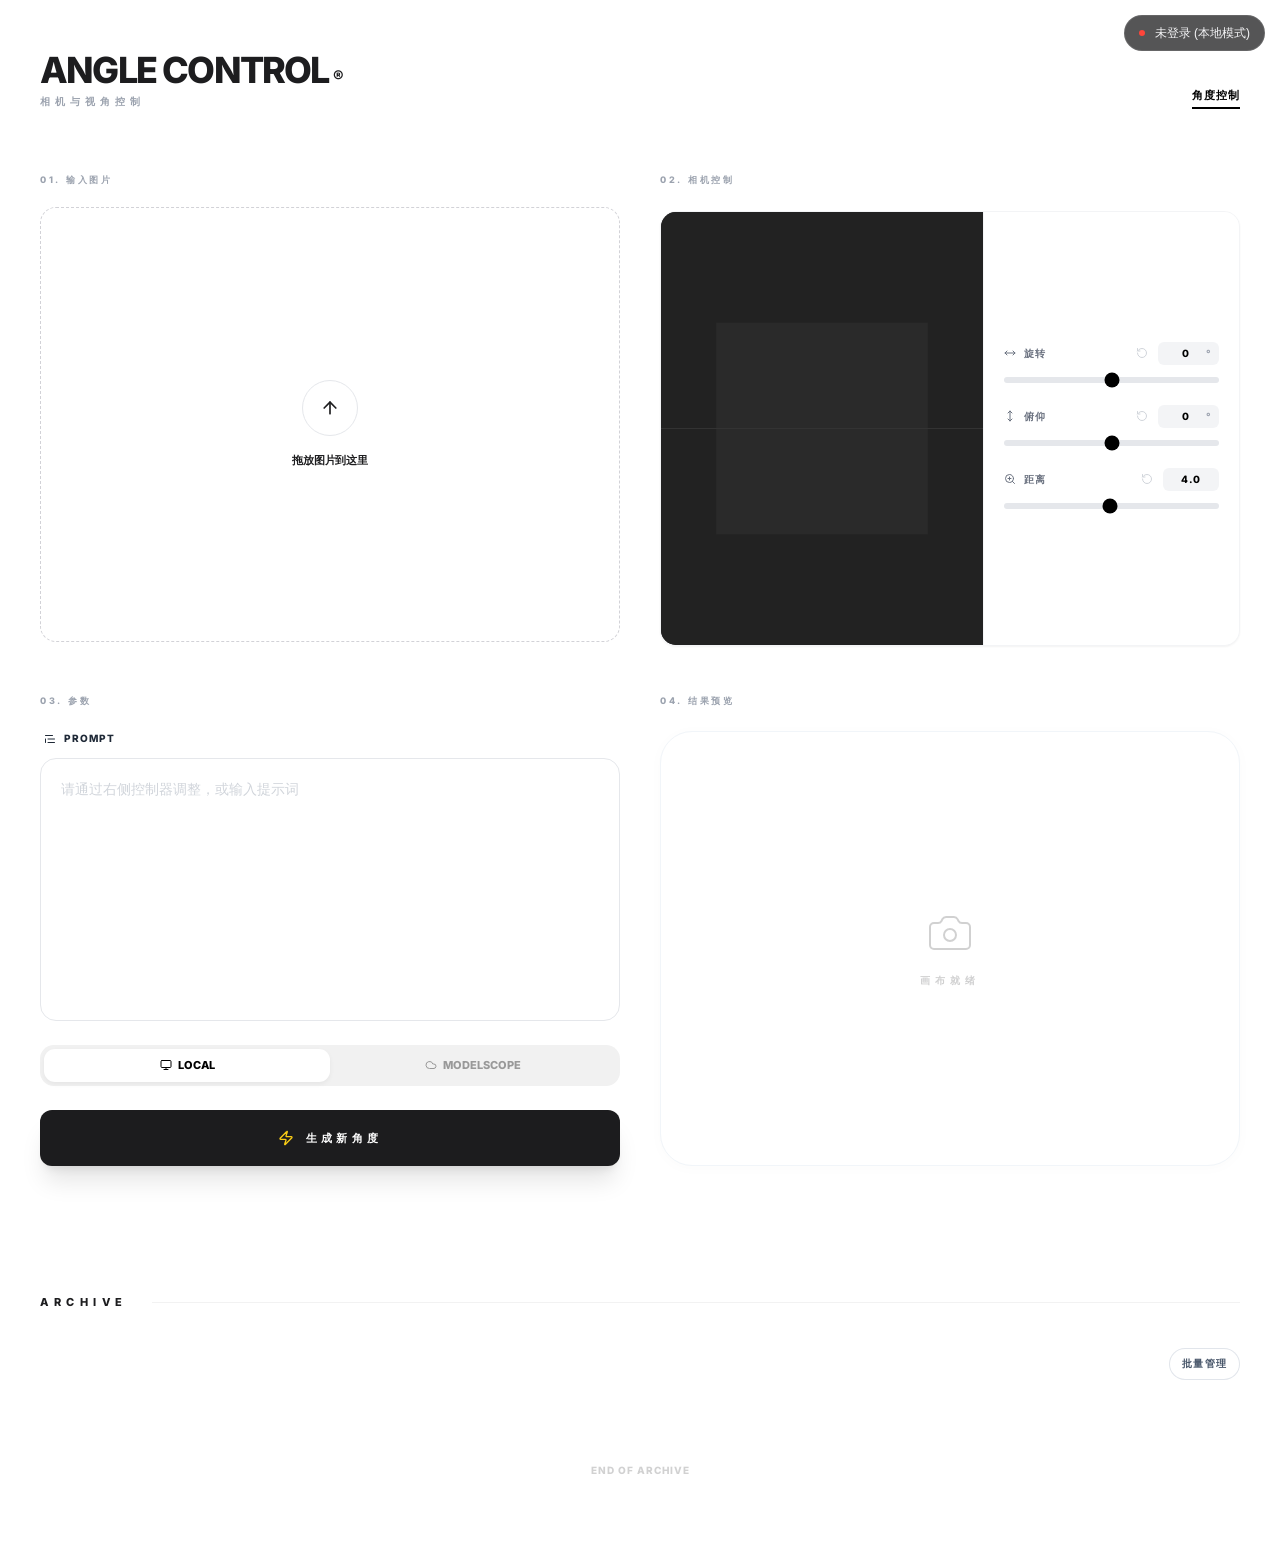
==== commit 2898caf2: "feat: add user registration/login system and integrate JWT global authentication" ====
--- a/static/angle.html
+++ b/static/angle.html
@@ -2,6 +2,8 @@
 <html lang="zh-CN">
 
 <head>
+    <script src="/static/js/auth-helper.js"></script>
+
     <meta charset="UTF-8">
     <meta name="viewport" content="width=device-width, initial-scale=1.0">
     <link rel="icon" href="/static/images/logo.png" type="image/png">
